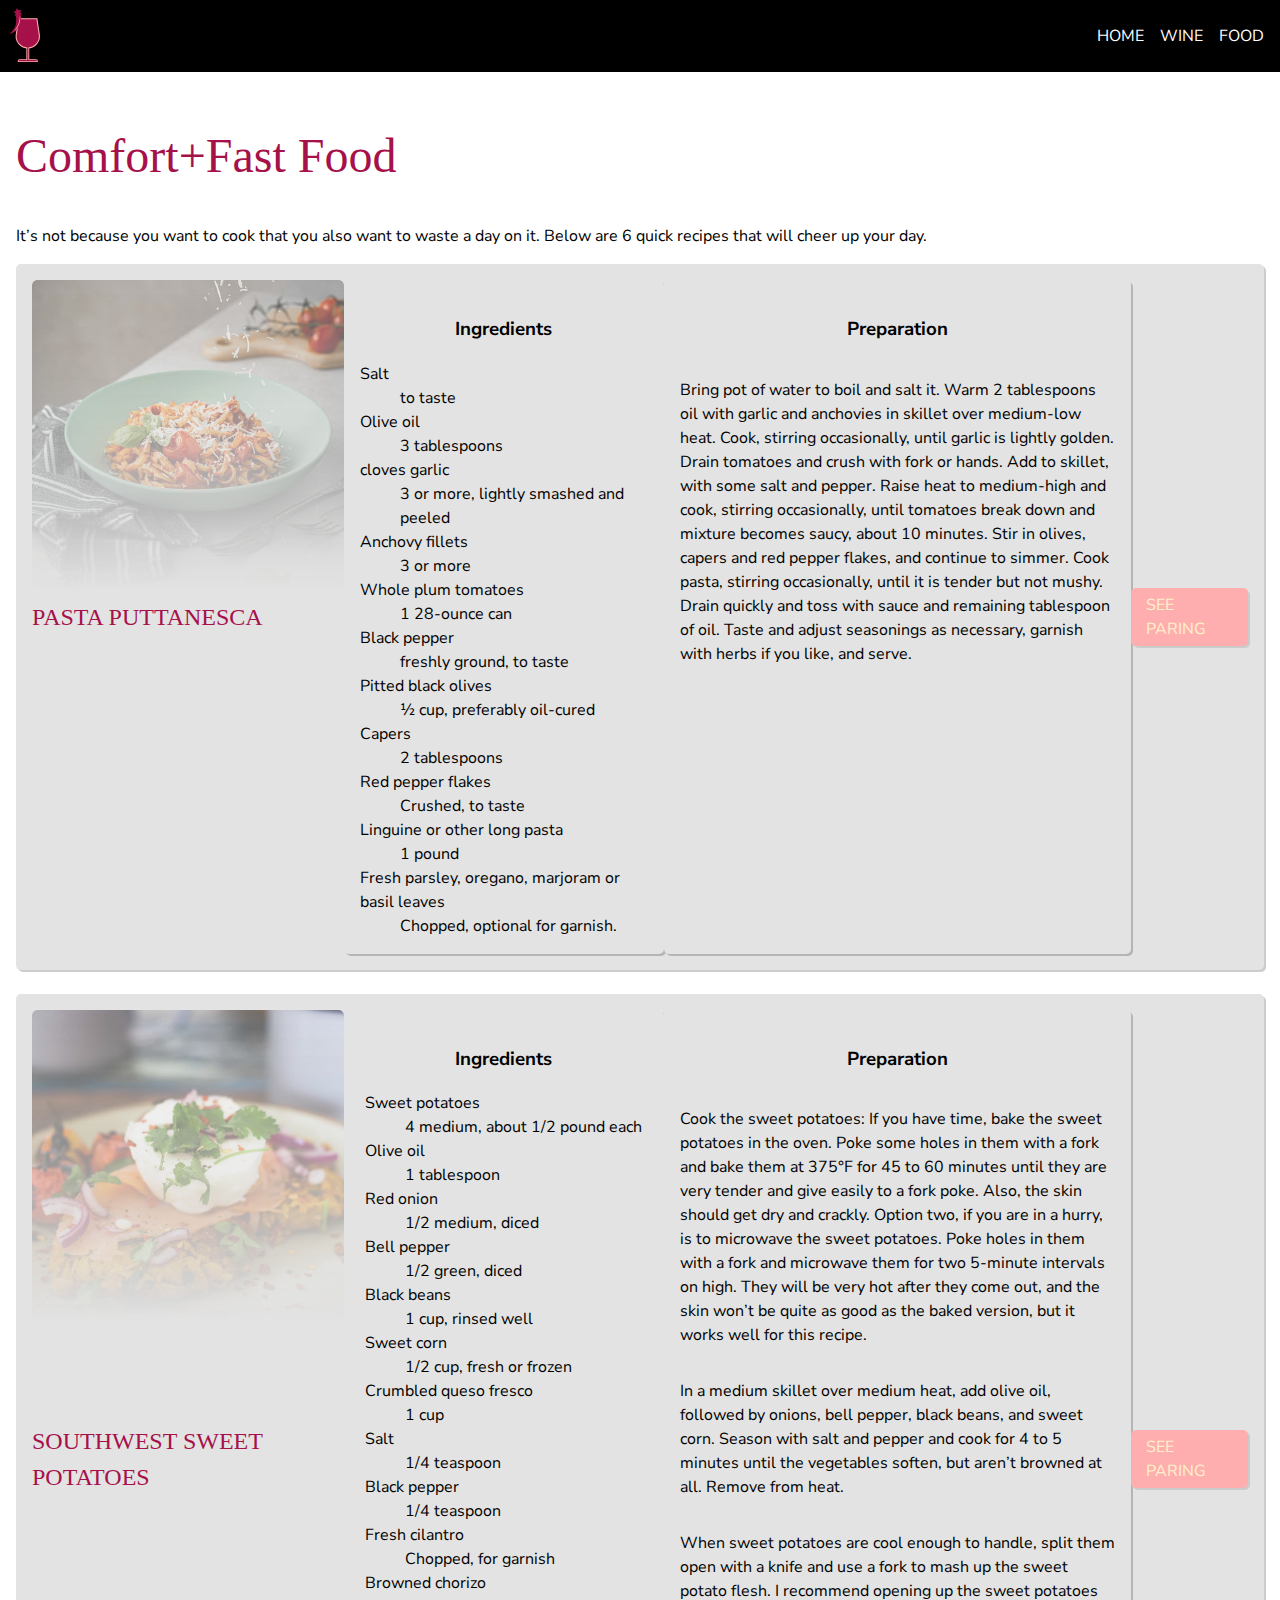
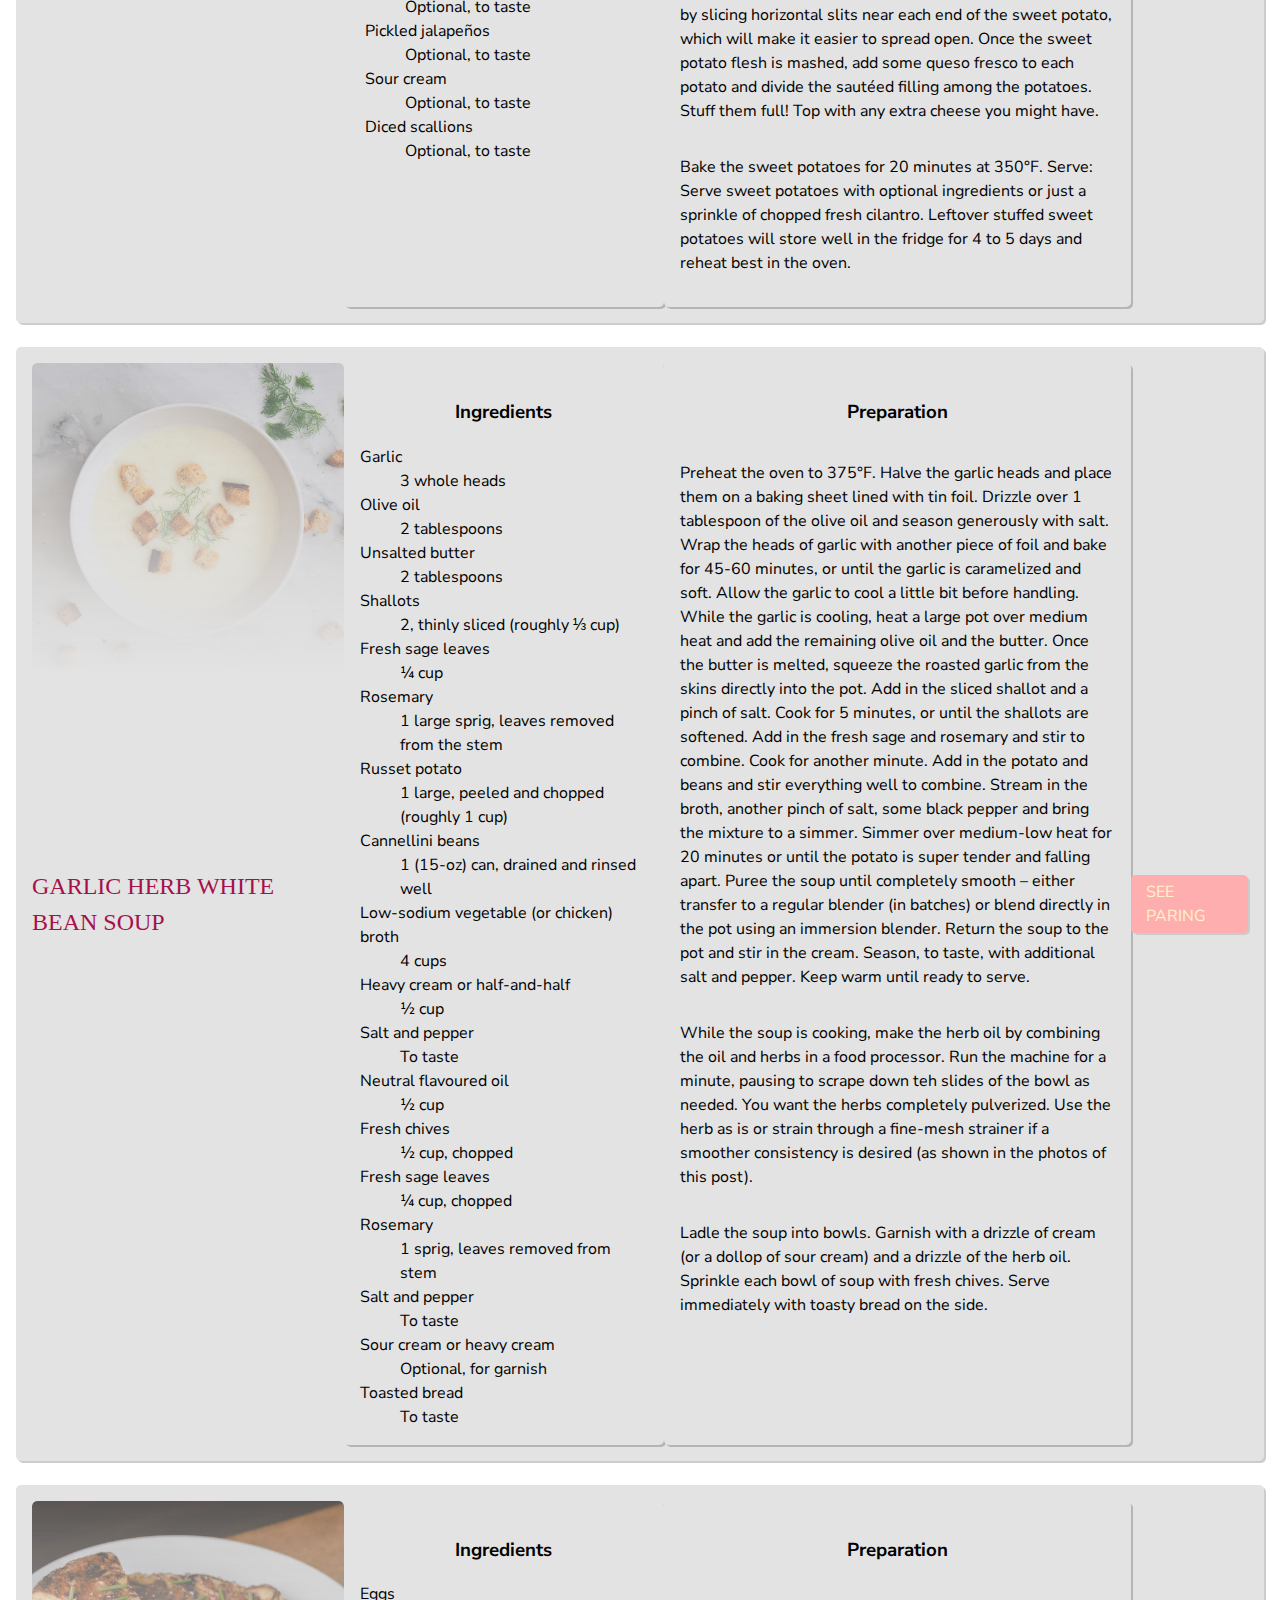
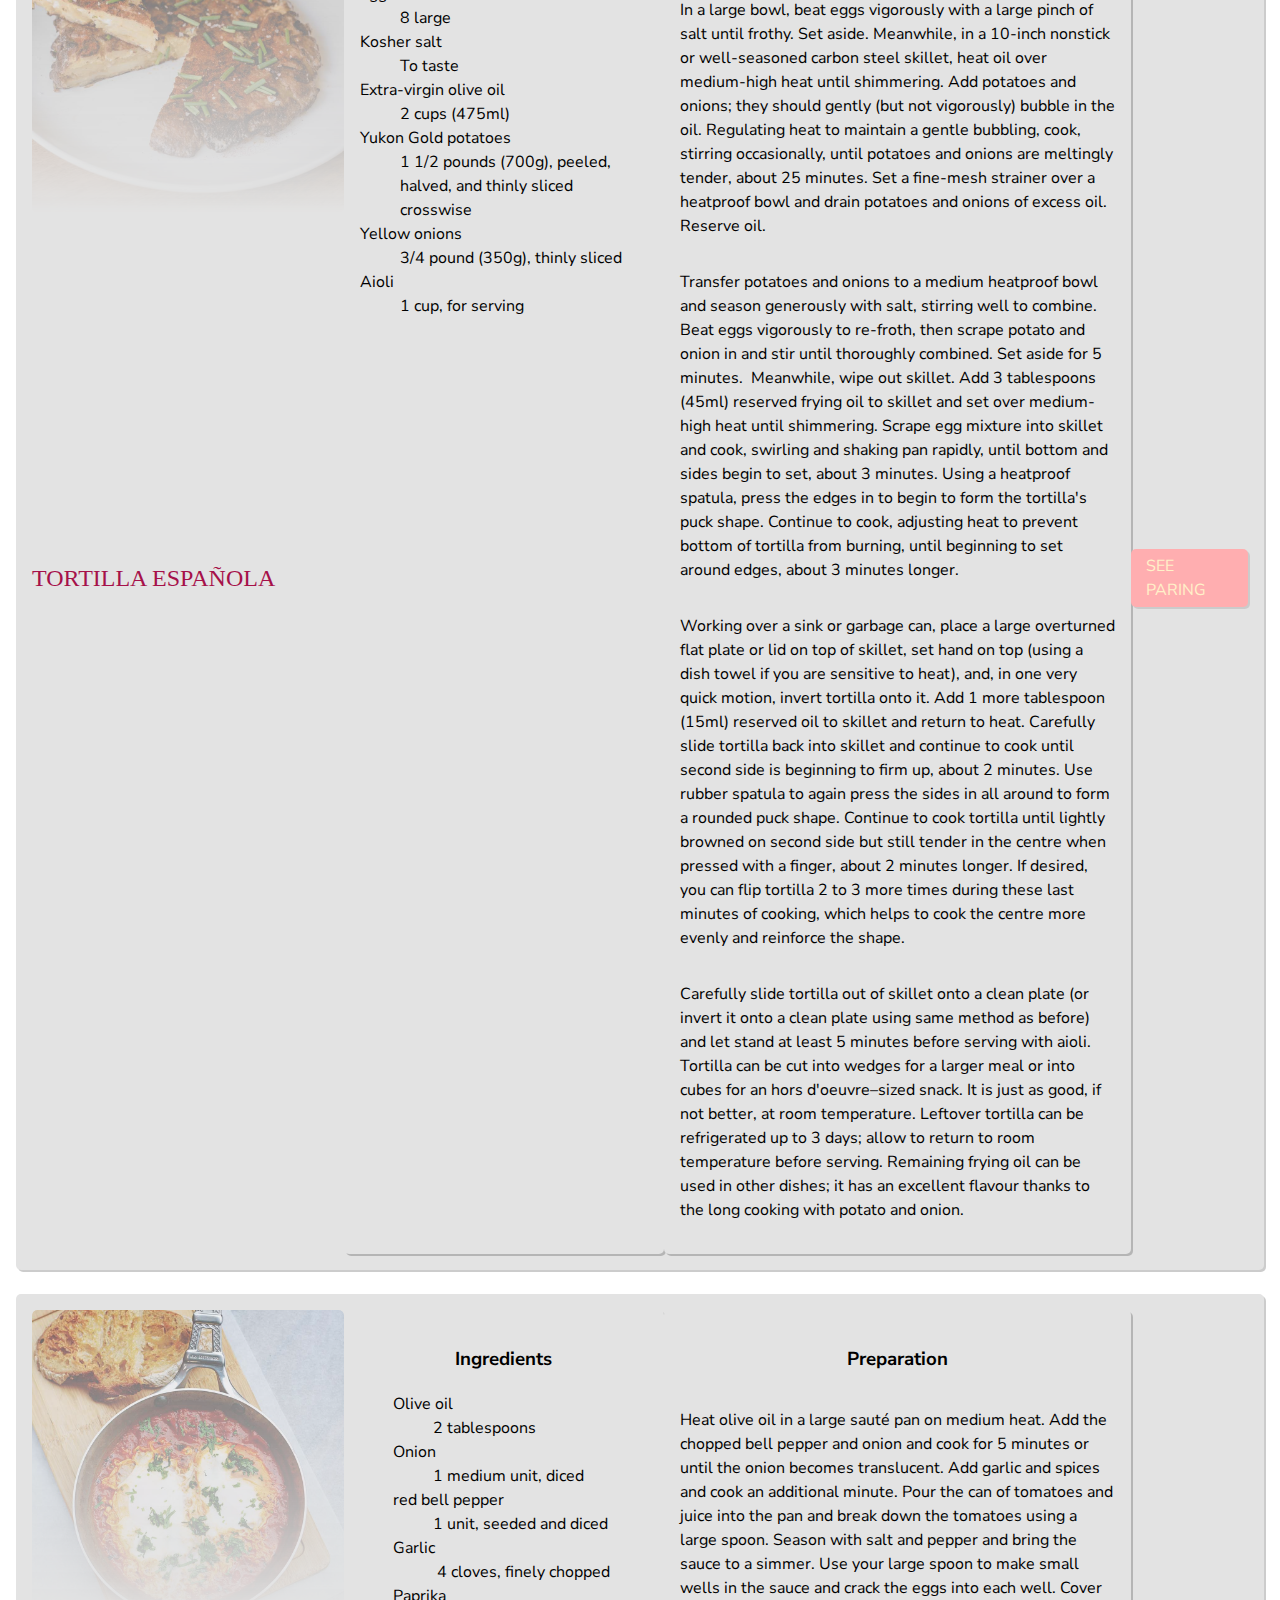
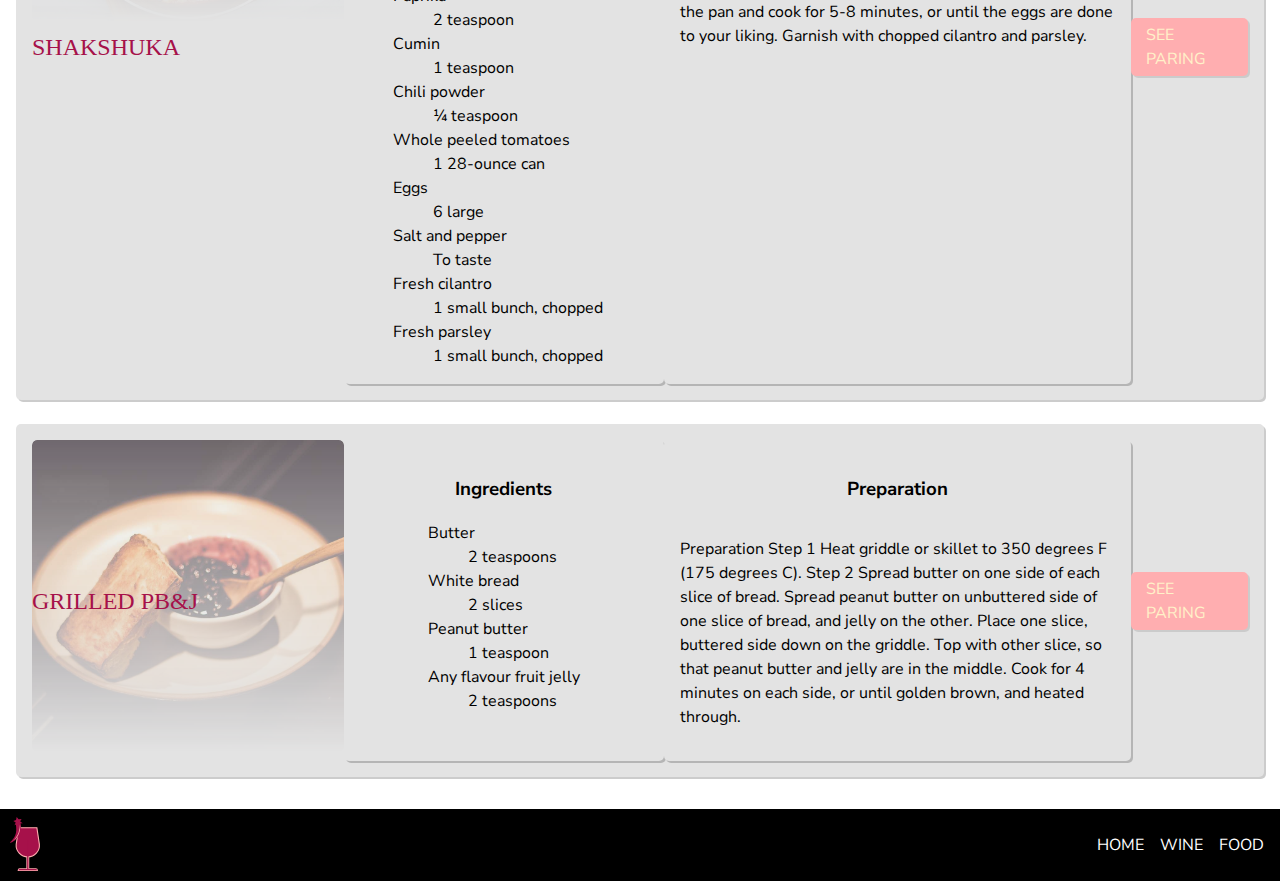
==== food.html @ 2c1ae06c "Add responsive layout to Food page" ====
<!DOCTYPE html>
<html lang="en-ca">
<head>
  <meta charset="utf-8">
  <title>Food</title>
  <link href="css/main.css" rel="stylesheet">
  <link rel="preconnect" href="https://fonts.googleapis.com">
<link rel="preconnect" href="https://fonts.gstatic.com" crossorigin>
<link href="https://fonts.googleapis.com/css2?family=Nunito+Sans:ital,wght@0,300;0,700;1,300&family=Yantramanav:wght@900&display=swap" rel="stylesheet">
</head>

<body>
  <header>
    <img class="logo" src="images/logo-colour-64.svg" alt="wine glass with a decorative pepper logo">

    <nav role="navigation">
      <ul>
        <li><a href="index.html">Home</a></li>
        <li><a href="wine.html">Wine</a></li>
        <li><a href="food.html">Food</a></li>
      </ul>
    </nav>
  </header>

  <section class="comfort-plus-fast food">
    <h1>Comfort+Fast Food</h1>
    <p>It’s not because you want to cook that you also want to waste a day on it. Below are 6 quick recipes that will cheer up your day.</p>

    <div class="recipe">
      <ul>
        <div id="pasta-puttanesca">
          <li>
            <h2>Pasta Puttanesca</h2>
            <div class="ingredients">
              <h3>Ingredients</h3>
              <dl>
                <dt>Salt</dt>
                <dd>to taste</dd>
                <dt>Olive oil</dt>
                <dd>3 tablespoons</dd>
                <dt>cloves garlic</dt>
                <dd>3 or more, lightly smashed and peeled</dd>
                <dt>Anchovy fillets</dt>
                <dd>3 or more</dd>
                <dt>Whole plum tomatoes</dt>
                <dd>1 28-ounce can</dd>
                <dt>Black pepper</dt>
                <dd>freshly ground, to taste</dd>
                <dt>Pitted black olives</dt>
                <dd>½ cup, preferably oil-cured</dd>
                <dt>Capers</dt>
                <dd>2 tablespoons</dd>
                <dt>Red pepper flakes</dt>
                <dd>Crushed, to taste</dd>
                <dt>Linguine or other long pasta</dt>
                <dd>1 pound</dd>
                <dt>Fresh parsley, oregano, marjoram or basil leaves</dt>
                <dd>Chopped, optional for garnish.</dd>
              </dl>
            </div>

            <div class="preparation">
              <h3>Preparation</h3>
              <p>Bring pot of water to boil and salt it. Warm 2 tablespoons oil with garlic and anchovies in skillet over medium-low heat. Cook, stirring occasionally, until garlic is lightly golden.
                Drain tomatoes and crush with fork or hands. Add to skillet, with some salt and pepper. Raise heat to medium-high and cook, stirring occasionally, until tomatoes break down and mixture becomes saucy, about 10 minutes. Stir in olives, capers and red pepper flakes, and continue to simmer.
                Cook pasta, stirring occasionally, until it is tender but not mushy. Drain quickly and toss with sauce and remaining tablespoon of oil. Taste and adjust seasonings as necessary, garnish with herbs if you like, and serve.</p>
            </div>

              <img src="images/pasta-puttanesca.jpg" alt="Dish of Pasta Puttanesca">
              <a class="button" href="wine.html#barbera">See Paring</a>
            </li>
          </div>

          <div id="southwest-sweet-potatoes">
            <li>
              <h2>Southwest Sweet Potatoes</h2>
              <div class="ingredients">
              <h3>Ingredients</h3>
              <dl class="ingredients">
                <dt>Sweet potatoes</dt>
                <dd>4 medium, about 1/2 pound each</dd>
                <dt>Olive oil</dt>
                <dd>1 tablespoon</dd>
                <dt>Red onion</dt>
                <dd>1/2 medium, diced</dd>
                <dt>Bell pepper</dt>
                <dd>1/2 green, diced</dd>
                <dt>Black beans</dt>
                <dd>1 cup, rinsed well</dd>
                <dt>Sweet corn</dt>
                <dd>1/2 cup, fresh or frozen</dd>
                <dt>Crumbled queso fresco</dt>
                <dd>1 cup</dd>
                <dt>Salt</dt>
                <dd>1/4 teaspoon </dd>
                <dt>Black pepper</dt>
                <dd>1/4 teaspoon</dd>
                <dt>Fresh cilantro</dt>
                <dd>Chopped, for garnish</dd>
                <dt>Browned chorizo</dt>
                <dd>Optional, to taste</dd>
                <dt>Pickled jalapeños</dt>
                <dd>Optional, to taste</dd>
                <dt>Sour cream</dt>
                <dd>Optional, to taste</dd>
                <dt>Diced scallions</dt>
                <dd>Optional, to taste</dd>

              </dl>
</div>
<div class="preparation">
              <h3>Preparation</h3>
              <p>Cook the sweet potatoes: If you have time, bake the sweet potatoes in the oven. Poke some holes in them with a fork and bake them at 375°F for 45 to 60 minutes until they are very tender and give easily to a fork poke. Also, the skin should get dry and crackly. Option two, if you are in a hurry, is to microwave the sweet potatoes. Poke holes in them with a fork and microwave them for two 5-minute intervals on high. They will be very hot after they come out, and the skin won’t be quite as good as the baked version, but it works well for this recipe.</p>
              <p>In a medium skillet over medium heat, add olive oil, followed by onions, bell pepper, black beans, and sweet corn. Season with salt and pepper and cook for 4 to 5 minutes until the vegetables soften, but aren’t browned at all. Remove from heat.</p>
              <p>When sweet potatoes are cool enough to handle, split them open with a knife and use a fork to mash up the sweet potato flesh. I recommend opening up the sweet potatoes by slicing horizontal slits near each end of the sweet potato, which will make it easier to spread open.
                Once the sweet potato flesh is mashed, add some queso fresco to each potato and divide the sautéed filling among the potatoes. Stuff them full! Top with any extra cheese you might have.</p>
                <p>Bake the sweet potatoes for 20 minutes at 350°F. Serve: Serve sweet potatoes with optional ingredients or just a sprinkle of chopped fresh cilantro. Leftover stuffed sweet potatoes will store well in the fridge for 4 to 5 days and reheat best in the oven.</p>
              </div>
                <img src="images/sweet-potatoes.jpg" alt="Dish of Southwest Sweet Potatoes">
                <a class="button" href="wine.html#zinfandel">See Paring</a>
              </li>
            </div>

          <div id="garlic-herb-white-bean-soup">
            <li>
              <h2>Garlic Herb White Bean Soup</h2>
              <div class="ingredients">
              <h3>Ingredients</h3>
              <dl class="ingredients">
                <dt>Garlic</dt>
                <dd>3 whole heads</dd>
                <dt>Olive oil</dt>
                <dd>2 tablespoons</dd>
                <dt>Unsalted butter</dt>
                <dd>2 tablespoons</dd>
                <dt>Shallots</dt>
                <dd>2, thinly sliced (roughly ⅓ cup)</dd>
                <dt>Fresh sage leaves</dt>
                <dd>¼ cup</dd>
                <dt>Rosemary</dt>
                <dd>1 large sprig, leaves removed from the stem</dd>
                <dt>Russet potato</dt>
                <dd>1 large, peeled and chopped (roughly 1 cup)</dd>
                <dt>Cannellini beans</dt>
                <dd>1 (15-oz) can, drained and rinsed well</dd>
                <dt>Low-sodium vegetable (or chicken) broth</dt>
                <dd>4 cups</dd>
                <dt>Heavy cream or half-and-half</dt>
                <dd>½ cup</dd>
                <dt>Salt and pepper</dt>
                <dd>To taste</dd>
                <dt>Neutral flavoured oil</dt>
                <dd>½ cup</dd>
                <dt>Fresh chives</dt>
                <dd>½ cup, chopped</dd>
                <dt>Fresh sage leaves</dt>
                <dd>¼ cup, chopped</dd>
                <dt>Rosemary</dt>
                <dd>1 sprig, leaves removed from stem</dd>
                <dt>Salt and pepper</dt>
                <dd>To taste</dd>
                <dt>Sour cream or heavy cream</dt>
                <dd>Optional, for garnish</dd>
                <dt>Toasted bread</dt>
                <dd>To taste</dd>
              </dl>
</div>
<div class="preparation">
              <h3>Preparation</h3>
              <p>Preheat the oven to 375°F.
                Halve the garlic heads and place them on a baking sheet lined with tin foil.
                Drizzle over 1 tablespoon of the olive oil and season generously with salt. Wrap the heads of garlic with another piece of foil and bake for 45-60 minutes, or until the garlic is caramelized and soft.
                Allow the garlic to cool a little bit before handling.
                While the garlic is cooling, heat a large pot over medium heat and add the remaining olive oil and the butter.
                Once the butter is melted, squeeze the roasted garlic from the skins directly into the pot. Add in the sliced shallot and a pinch of salt. Cook for 5 minutes, or until the shallots are softened.
                Add in the fresh sage and rosemary and stir to combine. Cook for another minute.
                Add in the potato and beans and stir everything well to combine. Stream in the broth, another pinch of salt, some black pepper and bring the mixture to a simmer.
                Simmer over medium-low heat for 20 minutes or until the potato is super tender and falling apart.
                Puree the soup until completely smooth – either transfer to a regular blender (in batches) or blend directly in the pot using an immersion blender.
                Return the soup to the pot and stir in the cream. Season, to taste, with additional salt and pepper. Keep warm until ready to serve.</p>
                <p>While the soup is cooking, make the herb oil by combining the oil and herbs in a food processor. Run the machine for a minute, pausing to scrape down teh slides of the bowl as needed. You want the herbs completely pulverized.
                  Use the herb as is or strain through a fine-mesh strainer if a smoother consistency is desired (as shown in the photos of this post).</p>
                  <p>Ladle the soup into bowls. Garnish with a drizzle of cream (or a dollop of sour cream) and a drizzle of the herb oil.
                    Sprinkle each bowl of soup with fresh chives. Serve immediately with toasty bread on the side.</p>
</div>
                    <img src="images/garlic-soup.jpg" alt="Dish of Garlic Herb White Bean Soup">
                    <a class="button" href="wine.html#cinsault">See Paring</a>
                  </li>
                </div>

                <div id="tortilla-espanola">
                  <li>
                    <h2>Tortilla Española</h2>
                    <div class="ingredients">
                    <h3>Ingredients</h3>
                    <dl class="ingredients">
                      <dt>Eggs</dt>
                      <dd>8 large</dd>
                      <dt>Kosher salt</dt>
                      <dd>To taste</dd>
                      <dt>Extra-virgin olive oil</dt>
                      <dd>2 cups (475ml)</dd>
                      <dt>Yukon Gold potatoes</dt>
                      <dd>1 1/2 pounds (700g), peeled, halved, and thinly sliced crosswise</dd>
                      <dt>Yellow onions</dt>
                      <dd>3/4 pound (350g), thinly sliced</dd>
                      <dt>Aioli</dt>
                      <dd>1 cup, for serving</dd>
                    </dl>
</div>
<div class="preparation">
                    <h3>Preparation</h3>
                    <p>In a large bowl, beat eggs vigorously with a large pinch of salt until frothy. Set aside.
                      Meanwhile, in a 10-inch nonstick or well-seasoned carbon steel skillet, heat oil over medium-high heat until shimmering. Add potatoes and onions; they should gently (but not vigorously) bubble in the oil. Regulating heat to maintain a gentle bubbling, cook, stirring occasionally, until potatoes and onions are meltingly tender, about 25 minutes. Set a fine-mesh strainer over a heatproof bowl and drain potatoes and onions of excess oil. Reserve oil.</p>

                      <p>Transfer potatoes and onions to a medium heatproof bowl and season generously with salt, stirring well to combine. Beat eggs vigorously to re-froth, then scrape potato and onion in and stir until thoroughly combined. Set aside for 5 minutes.  Meanwhile, wipe out skillet. Add 3 tablespoons (45ml) reserved frying oil to skillet and set over medium-high heat until shimmering. Scrape egg mixture into skillet and cook, swirling and shaking pan rapidly, until bottom and sides begin to set, about 3 minutes. Using a heatproof spatula, press the edges in to begin to form the tortilla's puck shape. Continue to cook, adjusting heat to prevent bottom of tortilla from burning, until beginning to set around edges, about 3 minutes longer.</p>

                      <p>Working over a sink or garbage can, place a large overturned flat plate or lid on top of skillet, set hand on top (using a dish towel if you are sensitive to heat), and, in one very quick motion, invert tortilla onto it. Add 1 more tablespoon (15ml) reserved oil to skillet and return to heat. Carefully slide tortilla back into skillet and continue to cook until second side is beginning to firm up, about 2 minutes. Use rubber spatula to again press the sides in all around to form a rounded puck shape. Continue to cook tortilla until lightly browned on second side but still tender in the centre when pressed with a finger, about 2 minutes longer. If desired, you can flip tortilla 2 to 3 more times during these last minutes of cooking, which helps to cook the centre more evenly and reinforce the shape.</p>

                      <p>Carefully slide tortilla out of skillet onto a clean plate (or invert it onto a clean plate using same method as before) and let stand at least 5 minutes before serving with aioli. Tortilla can be cut into wedges for a larger meal or into cubes for an hors d'oeuvre–sized snack. It is just as good, if not better, at room temperature. Leftover tortilla can be refrigerated up to 3 days; allow to return to room temperature before serving. Remaining frying oil can be used in other dishes; it has an excellent flavour thanks to the long cooking with potato and onion.</p>
</div>
                      <img src="images/tortilla-espanola.jpg" alt="Dish of Tortilla Española">
                      <a class="button" href="wine.html#cava">See Paring</a>
                    </li>
                  </div>

                  <div id="shakshuka">
                    <li>
                      <h2>Shakshuka</h2>
                      <div class="ingredients">
                      <h3>Ingredients</h3>
                      <dl class="ingredients">
                        <dt>Olive oil </dt>
                        <dd>2 tablespoons</dd>
                        <dt>Onion</dt>
                        <dd>1 medium unit, diced </dd>
                        <dt>red bell pepper</dt>
                        <dd>1 unit, seeded and diced</dd>
                        <dt>Garlic</dt>
                        <dd> 4 cloves, finely chopped </dd>
                        <dt>Paprika</dt>
                        <dd>2 teaspoon</dd>
                        <dt>Cumin</dt>
                        <dd>1 teaspoon</dd>
                        <dt>Chili powder</dt>
                        <dd>¼ teaspoon</dd>
                        <dt>Whole peeled tomatoes</dt>
                        <dd>1 28-ounce can</dd>
                        <dt>Eggs </dt>
                        <dd>6 large</dd>
                        <dt>Salt and pepper</dt>
                        <dd>To taste </dd>
                        <dt>Fresh cilantro</dt>
                        <dd>1 small bunch, chopped </dd>
                        <dt>Fresh parsley</dt>
                        <dd>1 small bunch, chopped</dd>
                      </dl>
</div>
<div class="preparation">
                      <h3>Preparation</h3>
                      <p>Heat olive oil in a large sauté pan on medium heat. Add the chopped bell pepper and onion and cook for 5 minutes or until the onion becomes translucent.
                        Add garlic and spices and cook an additional minute.
                        Pour the can of tomatoes and juice into the pan and break down the tomatoes using a large spoon. Season with salt and pepper and bring the sauce to a simmer.
                        Use your large spoon to make small wells in the sauce and crack the eggs into each well. Cover the pan and cook for 5-8 minutes, or until the eggs are done to your liking.
                        Garnish with chopped cilantro and parsley.</p>
</div>
                        <img src="images/shakshuka.jpg" alt="Dish of Shakshuka">
                        <a class="button" href="wine.html#nerello-mascalese">See Paring</a>
                      </li>
                    </div>

                    <div id="grilled-pb&g">
                      <li>
                        <h2>Grilled PB&J</h2>
                        <div class="ingredients">
                        <h3>Ingredients</h3>
                        <dl class="ingredients">
                          <dt>Butter</dt>
                          <dd>2 teaspoons</dd>
                          <dt>White bread </dt>
                          <dd>2 slices</dd>
                          <dt>Peanut butter </dt>
                          <dd>1 teaspoon</dd>
                          <dt>Any flavour fruit jelly</dt>
                          <dd>2 teaspoons</dd>
                        </dl>
</div>
<div class="preparation">
                        <h3>Preparation</h3>
                        <p>Preparation Step 1 Heat griddle or skillet to 350 degrees F (175 degrees C). Step 2 Spread butter on one side of each slice of bread. Spread peanut butter on unbuttered side of one slice of bread, and jelly on the other. Place one slice, buttered side down on the griddle. Top with other slice, so that peanut butter and jelly are in the middle. Cook for 4 minutes on each side, or until golden brown, and heated through.</p>
</div>
                        <img src="images/grilled-pbj.jpg" alt="Dish of Grilled PB&J">
                        <a class="button" href="wine.html#rose-port">See Paring</a>
                      </li>
                    </div>

                    </ul>
                  </div>

                </section>

                <footer>
                  <img class="logo" src="images/logo-colour-64.svg" alt="wine glass with a decorative pepper logo">

                  <nav role="navigation">
                    <ul>
                      <li><a href="index.html">Home</a></li>
                      <li><a href="wine.html">Wine</a></li>
                      <li><a href="food.html">Food</a></li>
                    </ul>
                  </nav>
                </footer>

              </body>
              </html>
---- css/main.css ----
html {
  box-sizing: border-box;
  font-family: 'Nunito Sans', sans-serif;
  line-height: 1.5;
}

*, *::before, *::after {
  box-sizing: inherit;
}

/* font-family: 'Nunito Sans', sans-serif;
font-family: 'Yantramanav', sans-serif; */

img {
  display: block;
  width: 100%;
  height: inherit;
  border-radius: 5px;
}

body {
  background-color: #fff;
  padding: 0;
  margin: 0;
  min-width: 25rem;
}

li {
  list-style: none;
}

ul {
  padding: 0;
}

h1, h2 {
  font-family: Garamond, serif;
  font-weight: lighter;
}

h1 {
  font-size: 2rem;
  color: #a6114a;
}

h2 {
  font-size: 1.5rem;
  color: #a6114a;
  text-transform: uppercase;
}

header, footer {
  background-color: #000;
  display: grid;
  grid-template-columns: 1fr 4fr;
  grid-template-rows: 1;
}

nav {
  padding: 0.5rem 1rem 0.5rem;
  grid-column: 2;
  grid-row: 1;
}

.logo {
  width: 50px;
  height: 70px;
  padding: 0.5rem;
  grid-column: 1;
  grid-row: 1;
  z-index: 1;
}

nav ul {
  display: flex;
  gap: 1rem;
  justify-content: flex-end;
}

nav ul li a {
  color: #fff;
  text-decoration: none;
  text-transform: uppercase;
}

article {
  display: grid;
  grid-template-rows: 2;
}

article h1 {
  padding: 0 1rem;
  grid-column: 1;
  grid-row: 1;
  z-index: 1;
  align-self: flex-end;
}

article img {
  grid-column: 1;
  grid-row: 1;
  mask-image: linear-gradient(to top, rgba(0,0,0,0) 0%,rgba(0,0,0,0.65) 100%);
}

.icon {
  display: block;
  width: 100px;
  height: 100px;
  border-radius: 50%;
  border: 2px solid #a6114a;
  background-color: #a6114a;
}

.bottle {
  display: block;
  width: 100px;
  height: 100px;
  padding: 0.5rem;
  border-radius: 50%;
  border: 2px solid #a6114a;
  background-color: #e3e3e3;
}

.specific-categories ul li img {
  padding: 0.5rem;
  border: 2px solid #fff1c9;
}

.button {
  text-decoration: none;
  text-transform: uppercase;
  color: #fff1c9;
  background-color: #ffaeb0;
  padding: 5px 15px;
  border-radius: 5px;
  box-shadow: 2px 2px rgba(0, 0, 0, 0.1);
}

.button:hover {
  color: #ffaeb0;
  background-color: #fff1c9;
}

article, section {
  padding: 1rem;
}

.card {
  display: flex;
  flex-wrap: wrap;
  justify-content: space-around;
  gap: 1.5rem;
}

.card li, .harmonization-card, .recipe ul div  {
  padding: 1rem;
  width: 20rem;
  min-width: 20rem;
  display: flex;
  flex-direction: column;
  align-items: center;
  background-color: #e3e3e3;
  border-radius: 5px;
  box-shadow: 2px 2px rgba(0, 0, 0, 0.2);
}

.card li h3, .harmonization-card li h3 {
  color: #a6114a;
  text-transform: uppercase;
  font-weight: lighter;
}

.card li p, .harmonization-card li p {
  color: #a6114a;
  font-family: Garamond, serif;
  align-self: flex-start;
  margin: 4px 0;
}

.curiosities, .harmonization-types {
  background-color: #a6114a;
}

.curiosities h2, .harmonization-types p {
  font-family:'Nunito Sans', sans-serif;
  color: #fff1c9;
}

.curiosities ul li, .harmonization-types li {
  margin: 1rem 0;
  padding: 1rem;
  color: #fff1c9;
  border: 1px solid #fff1c9;
  border-radius: 5px;
}

.harmonization-options ul {
  display: flex;
  flex-wrap: wrap;
  justify-content: space-around;
  gap: 1.5rem;
}

.harmonization-card, .recipe ul div {
  min-width: none;
  width: 100%;
}

.harmonization-card li p {
  margin-bottom: 1.5rem;
}

.harmonization-card li {
  display: flex;
  flex-direction: column;
  align-items: center;
}

.recipe ul {
  display: grid;
  gap: 1.5rem;
}

.recipe ul div li {
  display: grid;
  grid-template-columns: 1;
  grid-template-rows: 4;
}

.recipe ul div li img {
  grid-column: 1;
  grid-row: 1;
  mask-image: linear-gradient(to top, rgba(0,0,0,0) 0%,rgba(0,0,0,0.65) 100%);
}

.recipe ul div li h2 {
  grid-column: 1;
  grid-row: 1;
  z-index: 1;
  align-self: flex-end;
}

@media only screen and (min-width: 40em) {

  h1 {
    font-size: 3rem;
  }

  .curiosities {
    display: grid;
    grid-template-columns: 2fr 1fr;
    grid-template-rows: 2;
    gap: 1.5rem;
  }

  .curiosities h2{
    grid-column: 1 / -1;
    grid-row: 1;
    margin-bottom: 0;
  }

  .curiosities ul {
    grid-column: 1;
    grid-row: 2;
    display: flex;
    flex-direction: column;
    justify-content: space-between;
    margin: 0;
  }

  .curiosities img {
    grid-column: 2;
    grid-row: 2;
    align-items: flex-end;
  }

  .harmonization-card li {
    display: grid;
    grid-template-columns: 1fr 3fr 1fr;
    grid-template-rows: 2;
    align-items: flex-end;
  }

  .harmonization-card li img {
    grid-column: 1;
    grid-row: 1 / -1;
  }

  .harmonization-card li h3 {
    grid-column: 2;
  }

  .harmonization-card li p {
    grid-column: 2;
  }

  .harmonization-card li a {
    grid-column: 3;
  }



}

@media only screen and (min-width: 63em) {

  article img {
    max-height: 40rem;
  }

  article h1 {
    align-self: center;
    font-size: 4rem;
  }

  .curiosities {
    display: grid;
    grid-template-columns: 3fr 1fr;
    grid-template-rows: 2;
    gap: 1.5rem;
  }

  .curiosities h2{
    grid-column: 1 / -1;
    grid-row: 1;
    margin-bottom: 0;
  }

  .curiosities ul {
    grid-column: 1;
    grid-row: 2;
    display: flex;
    flex-direction: column;
    justify-content: space-between;
    margin: 0;
  }

  .curiosities img {
    grid-column: 2;
    grid-row: 2;
    align-items: flex-end;
  }

  .recipe ul div li{
    display: grid;
    grid-template-columns: 2fr 2fr 3fr .75fr;
    grid-template-rows: 1;
  }

  .recipe ul div li h2{
    grid-column: 1;
    grid-row: 1;
    align-self: center;
  }

  .ingredients {
    grid-column: 2;
    grid-row: 1;
  }

  .preparation {
    grid-column: 3;
    grid-row: 1;
  }

  .recipe ul div li img {
    grid-column: 1;
    grid-row: 1;
  }

  .recipe ul div li a {
    grid-column: 4;
    grid-row: 1;
    align-self: center;
  }

}
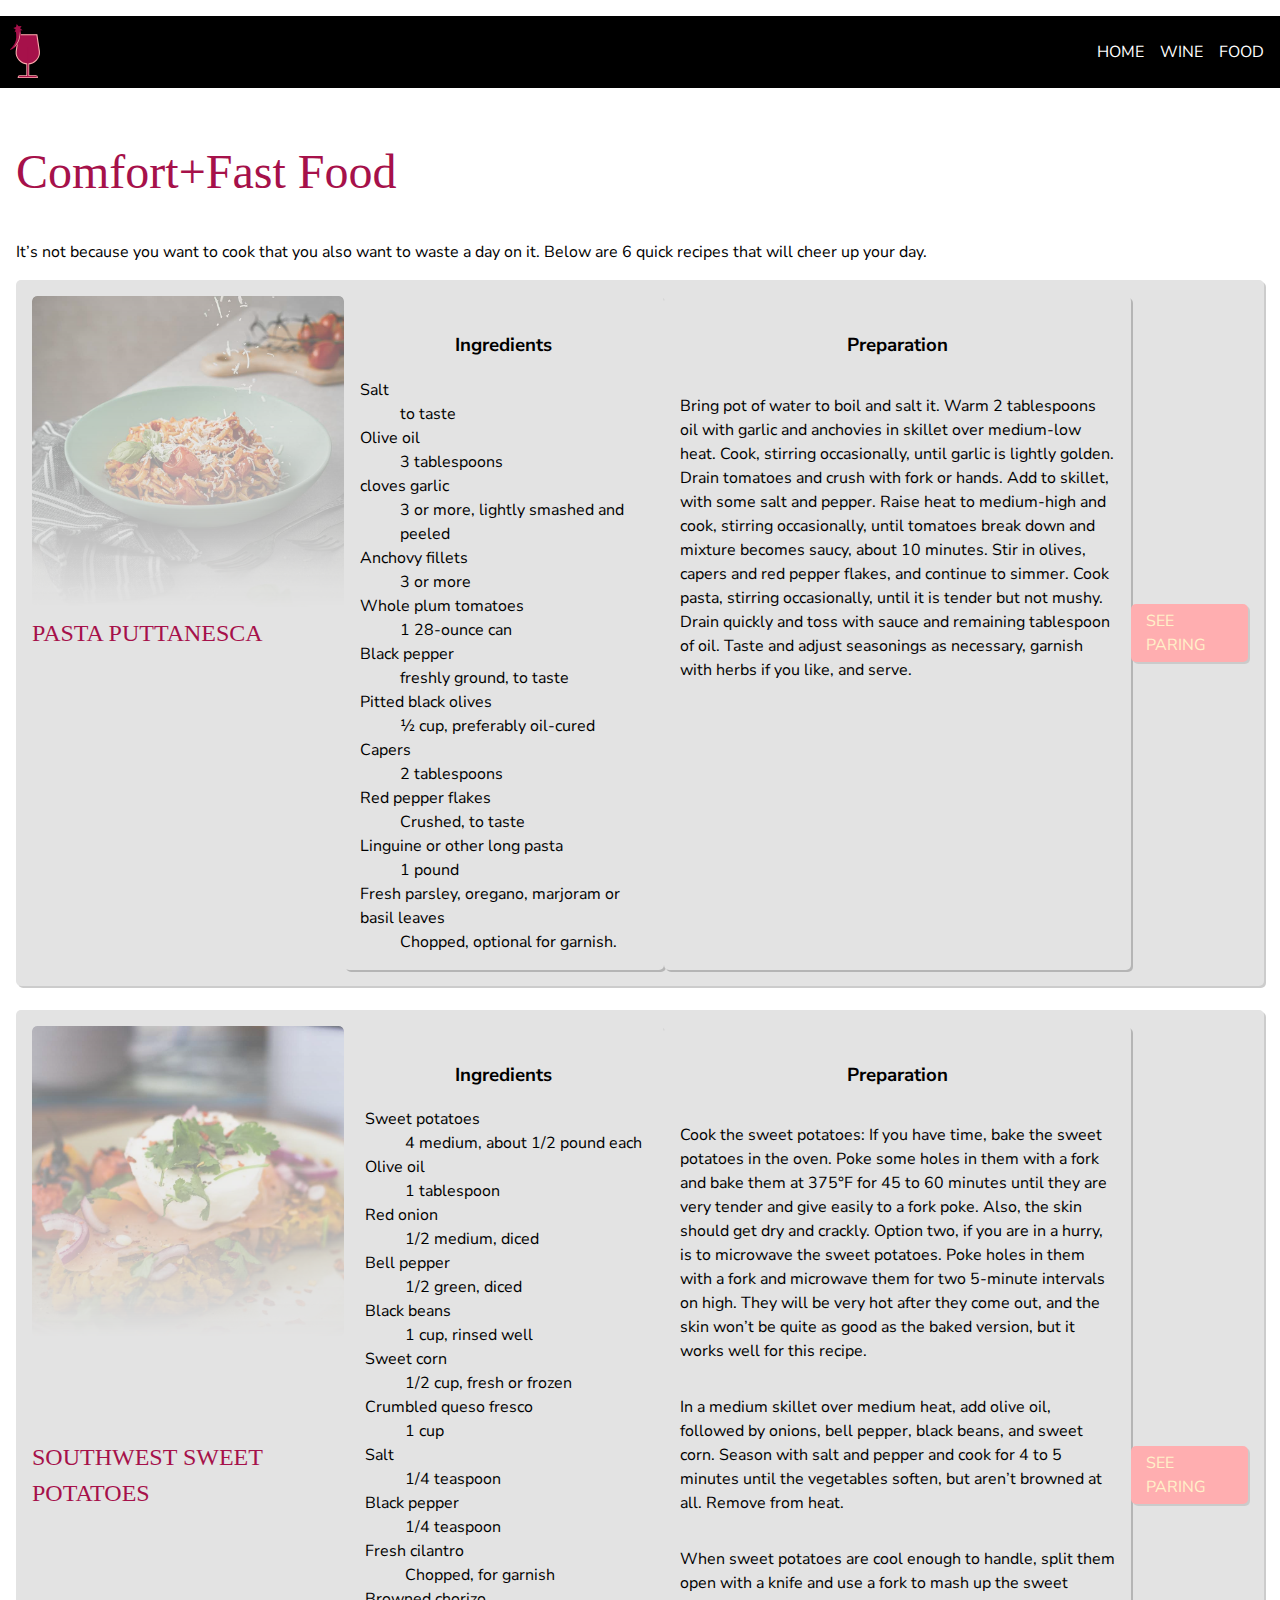
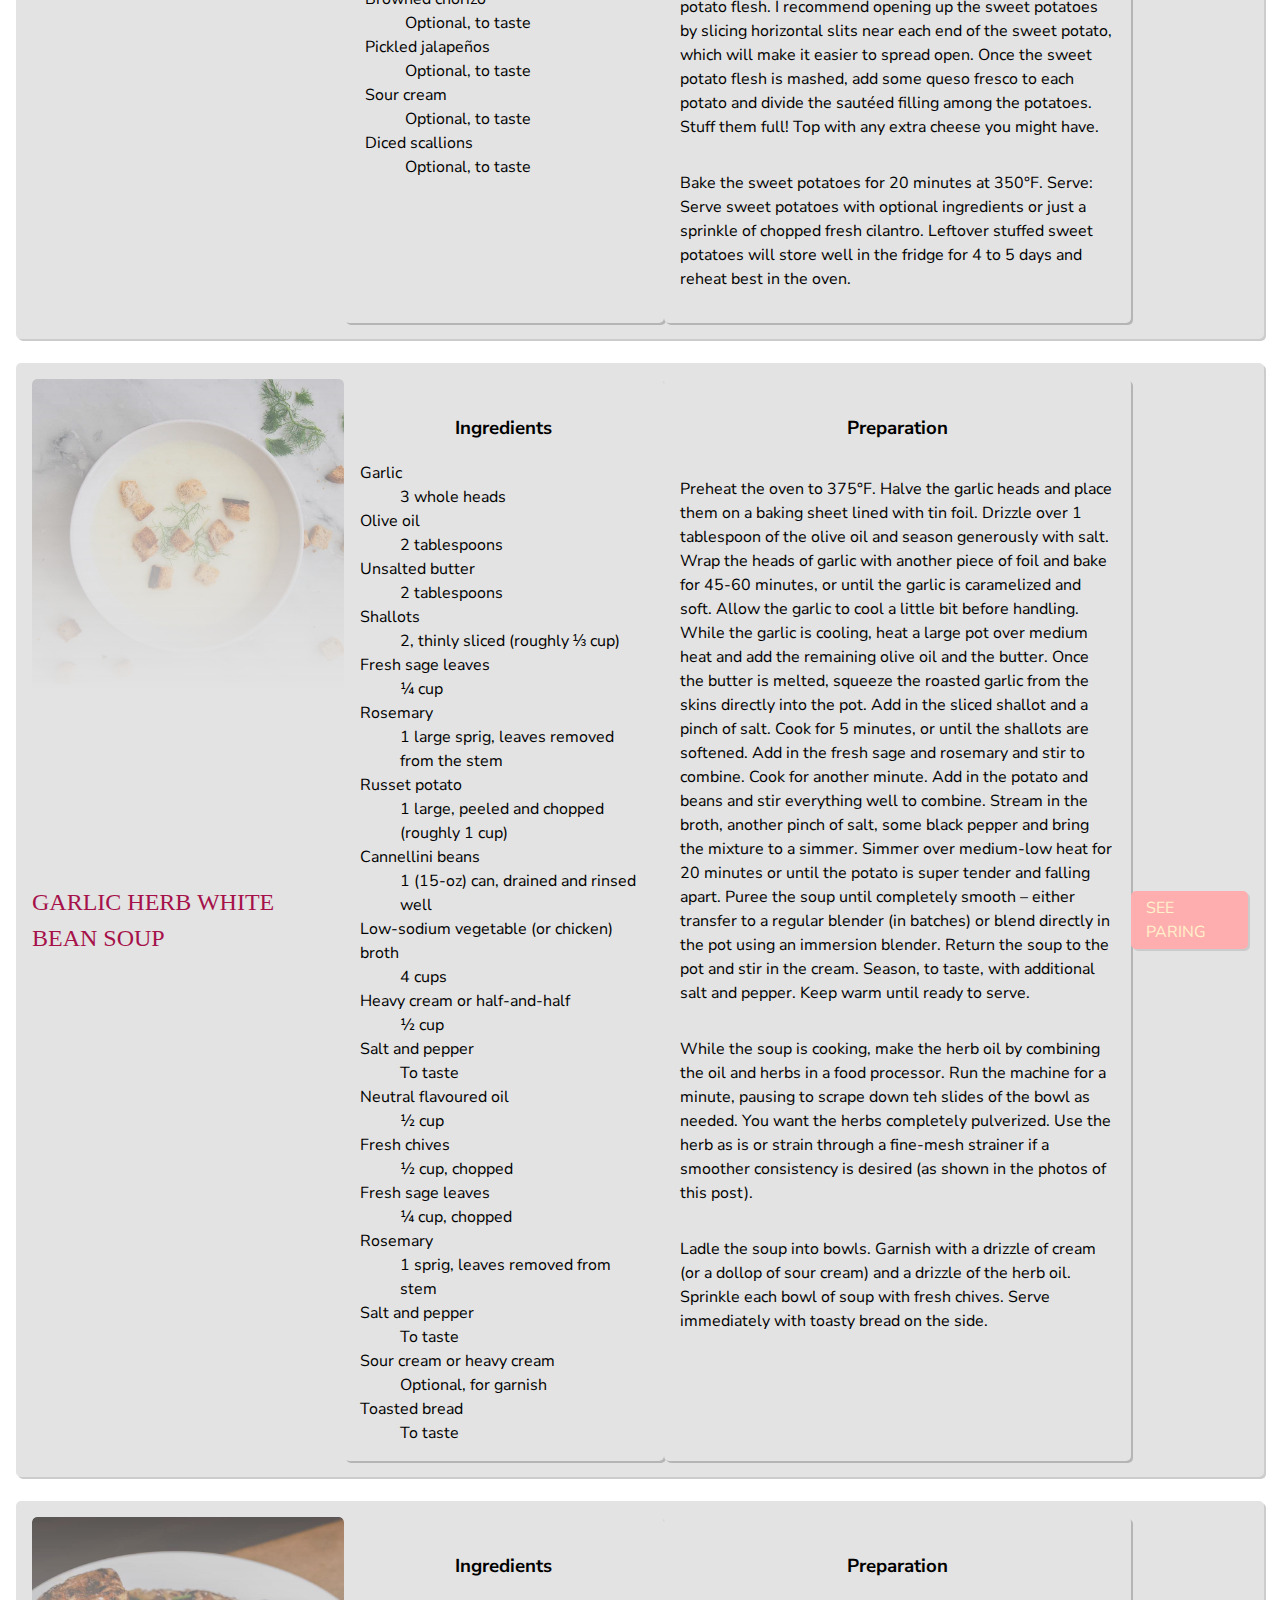
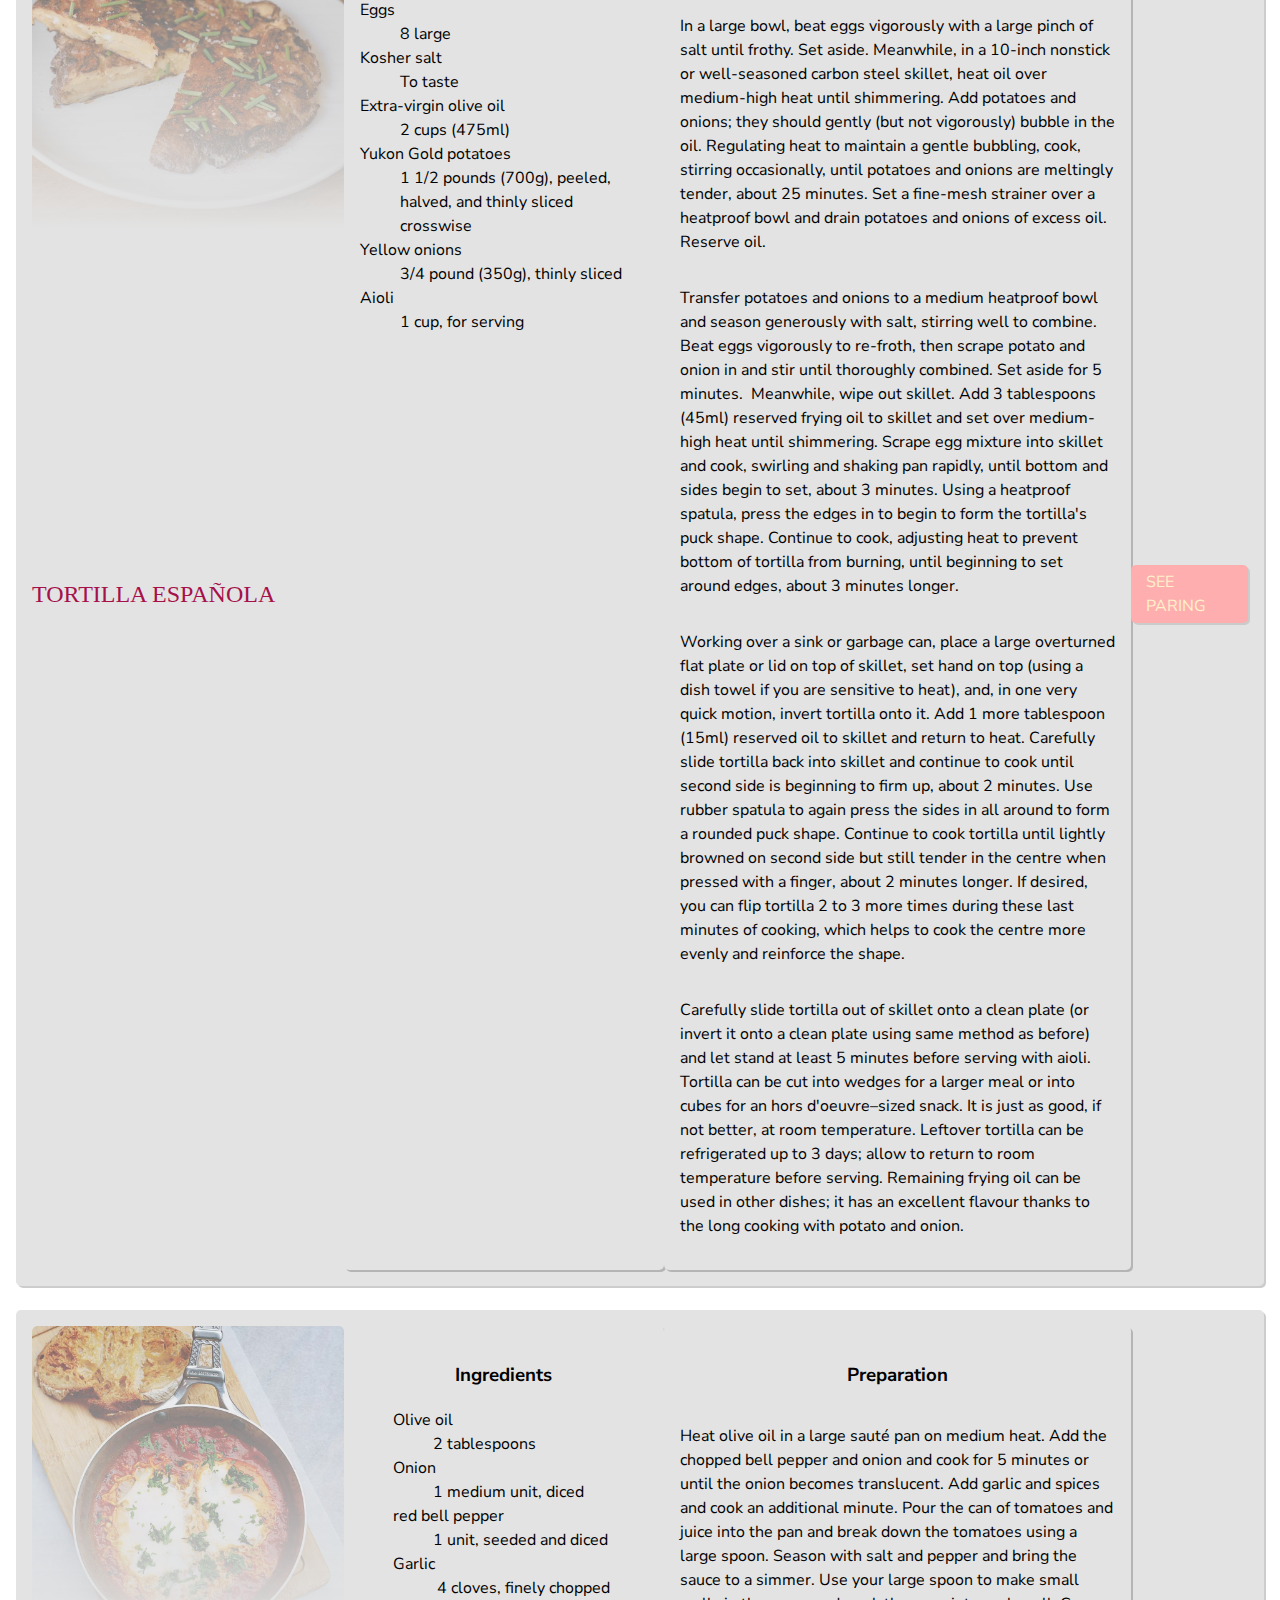
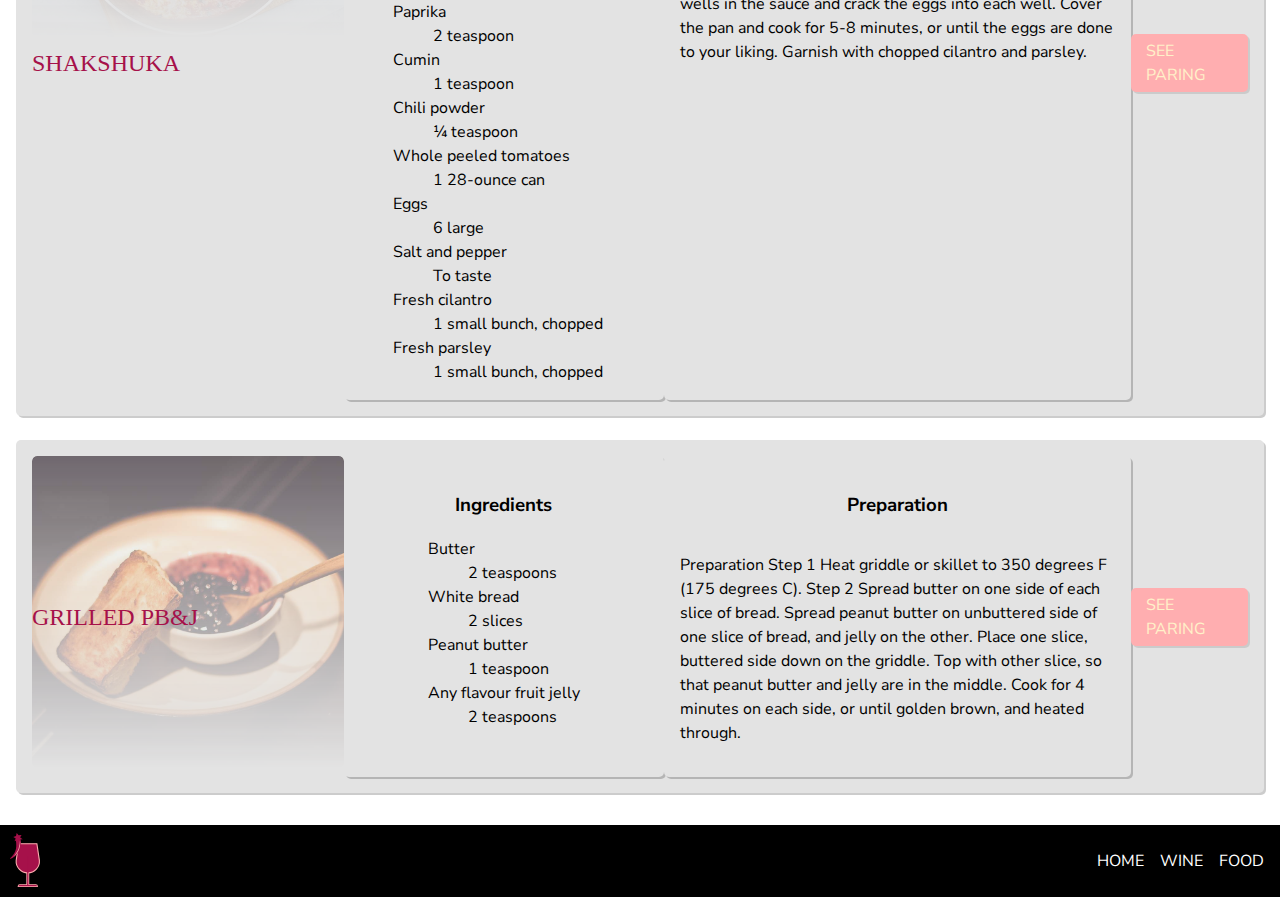
==== commit 0c8cd8f6: "Upload favicons to file" ====
--- a/food.html
+++ b/food.html
@@ -3,17 +3,30 @@
 <head>
   <meta charset="utf-8">
   <title>Food</title>
+  <link rel="shortcut icon" type="image/ico" href="images/favicon.ico">
+  <link rel="icon" type="image/png" href="images/favicon-196.png">
   <link href="css/main.css" rel="stylesheet">
   <link rel="preconnect" href="https://fonts.googleapis.com">
-<link rel="preconnect" href="https://fonts.gstatic.com" crossorigin>
-<link href="https://fonts.googleapis.com/css2?family=Nunito+Sans:ital,wght@0,300;0,700;1,300&family=Yantramanav:wght@900&display=swap" rel="stylesheet">
+  <link rel="preconnect" href="https://fonts.gstatic.com" crossorigin>
+  <link href="https://fonts.googleapis.com/css2?family=Nunito+Sans:ital,wght@0,300;0,700;1,300&family=Yantramanav:wght@900&display=swap" rel="stylesheet">
 </head>
 
 <body>
-  <header>
+  <ul class="skip-links">
+    <li><a href="#main">Jump to main content</a></li>
+    <li><a href="#nav">Jump to navigation</a></li>
+    <li><a href="#pasta-puttanesca">Jump to Pasta Puttanesca</a></li>
+    <li><a href="#southwest-sweet-potatoes">Jump to Southwest Sweet Potatoes</a></li>
+    <li><a href="#garlic-herb-white-bean-soup">Jump to Garlic Herb White Bean Soup</a></li>
+    <li><a href="#tortilla-espanola">Jump to Tortilla Espanola</a></li>
+    <li><a href="#shakshuka">Jump to Shakshuka</a></li>
+    <li><a href="#grilled-pb&g">Jump to Grilled PB&G</a></li>
+  </ul>
+
+  <header role="banner">
     <img class="logo" src="images/logo-colour-64.svg" alt="wine glass with a decorative pepper logo">
 
-    <nav role="navigation">
+    <nav id="nav" role="navigation">
       <ul>
         <li><a href="index.html">Home</a></li>
         <li><a href="wine.html">Wine</a></li>
@@ -22,6 +35,7 @@
     </nav>
   </header>
 
+<main id="main" role="main">
   <section class="comfort-plus-fast food">
     <h1>Comfort+Fast Food</h1>
     <p>It’s not because you want to cook that you also want to waste a day on it. Below are 6 quick recipes that will cheer up your day.</p>
@@ -64,7 +78,7 @@
               <p>Bring pot of water to boil and salt it. Warm 2 tablespoons oil with garlic and anchovies in skillet over medium-low heat. Cook, stirring occasionally, until garlic is lightly golden.
                 Drain tomatoes and crush with fork or hands. Add to skillet, with some salt and pepper. Raise heat to medium-high and cook, stirring occasionally, until tomatoes break down and mixture becomes saucy, about 10 minutes. Stir in olives, capers and red pepper flakes, and continue to simmer.
                 Cook pasta, stirring occasionally, until it is tender but not mushy. Drain quickly and toss with sauce and remaining tablespoon of oil. Taste and adjust seasonings as necessary, garnish with herbs if you like, and serve.</p>
-            </div>
+              </div>
 
               <img src="images/pasta-puttanesca.jpg" alt="Dish of Pasta Puttanesca">
               <a class="button" href="wine.html#barbera">See Paring</a>
@@ -75,252 +89,252 @@
             <li>
               <h2>Southwest Sweet Potatoes</h2>
               <div class="ingredients">
-              <h3>Ingredients</h3>
-              <dl class="ingredients">
-                <dt>Sweet potatoes</dt>
-                <dd>4 medium, about 1/2 pound each</dd>
-                <dt>Olive oil</dt>
-                <dd>1 tablespoon</dd>
-                <dt>Red onion</dt>
-                <dd>1/2 medium, diced</dd>
-                <dt>Bell pepper</dt>
-                <dd>1/2 green, diced</dd>
-                <dt>Black beans</dt>
-                <dd>1 cup, rinsed well</dd>
-                <dt>Sweet corn</dt>
-                <dd>1/2 cup, fresh or frozen</dd>
-                <dt>Crumbled queso fresco</dt>
-                <dd>1 cup</dd>
-                <dt>Salt</dt>
-                <dd>1/4 teaspoon </dd>
-                <dt>Black pepper</dt>
-                <dd>1/4 teaspoon</dd>
-                <dt>Fresh cilantro</dt>
-                <dd>Chopped, for garnish</dd>
-                <dt>Browned chorizo</dt>
-                <dd>Optional, to taste</dd>
-                <dt>Pickled jalapeños</dt>
-                <dd>Optional, to taste</dd>
-                <dt>Sour cream</dt>
-                <dd>Optional, to taste</dd>
-                <dt>Diced scallions</dt>
-                <dd>Optional, to taste</dd>
-
-              </dl>
-</div>
-<div class="preparation">
-              <h3>Preparation</h3>
-              <p>Cook the sweet potatoes: +                <h3>Ingredients</h3>
+                <dl class="ingredients">
+                  <dt>Sweet potatoes</dt>
+                  <dd>4 medium, about 1/2 pound each</dd>
+                  <dt>Olive oil</dt>
+                  <dd>1 tablespoon</dd>
+                  <dt>Red onion</dt>
+                  <dd>1/2 medium, diced</dd>
+                  <dt>Bell pepper</dt>
+                  <dd>1/2 green, diced</dd>
+                  <dt>Black beans</dt>
+                  <dd>1 cup, rinsed well</dd>
+                  <dt>Sweet corn</dt>
+                  <dd>1/2 cup, fresh or frozen</dd>
+                  <dt>Crumbled queso fresco</dt>
+                  <dd>1 cup</dd>
+                  <dt>Salt</dt>
+                  <dd>1/4 teaspoon </dd>
+                  <dt>Black pepper</dt>
+                  <dd>1/4 teaspoon</dd>
+                  <dt>Fresh cilantro</dt>
+                  <dd>Chopped, for garnish</dd>
+                  <dt>Browned chorizo</dt>
+                  <dd>Optional, to taste</dd>
+                  <dt>Pickled jalapeños</dt>
+                  <dd>Optional, to taste</dd>
+                  <dt>Sour cream</dt>
+                  <dd>Optional, to taste</dd>
+                  <dt>Diced scallions</dt>
+                  <dd>Optional, to taste</dd>
+
+                </dl>
+              </div>
+              <div class="preparation">
+                <h3>Preparation</h3>
+                <p>Cook the sweet potatoes:  If you have time, bake the sweet potatoes in the oven. Poke some holes in them with a fork and bake them at 375°F for 45 to 60 minutes until they are very tender and give easily to a fork poke. Also, the skin should get dry and crackly.  Option two, if you are in a hurry, is to microwave the sweet potatoes. Poke holes in them with a fork and microwave them for two 5-minute intervals on high. They will be very hot after they come out, and the skin won’t be quite as good as the baked version, but it works well for this recipe.</p>
-              <p>In a medium skillet over medium heat, add olive oil, followed by onions, bell pepper, black beans, and sweet corn. Season with salt and pepper and cook for 4 to 5 minutes until the vegetables soften, but aren’t browned at all. Remove from heat.</p>
-              <p>When sweet potatoes are cool enough to handle, split them open with a knife and use a fork to mash up the sweet potato flesh. I recommend opening up the sweet potatoes by slicing horizontal slits near each end of the sweet potato, which will make it easier to spread open.
-                Once the sweet potato flesh is mashed, add some queso fresco to each potato and divide the sautéed filling among the potatoes. Stuff them full! Top with any extra cheese you might have.</p>
-                <p>Bake the sweet potatoes for 20 minutes at 350°F. +                <p>In a medium skillet over medium heat, add olive oil, followed by onions, bell pepper, black beans, and sweet corn. Season with salt and pepper and cook for 4 to 5 minutes until the vegetables soften, but aren’t browned at all. Remove from heat.</p>
+                <p>When sweet potatoes are cool enough to handle, split them open with a knife and use a fork to mash up the sweet potato flesh. I recommend opening up the sweet potatoes by slicing horizontal slits near each end of the sweet potato, which will make it easier to spread open.
+                  Once the sweet potato flesh is mashed, add some queso fresco to each potato and divide the sautéed filling among the potatoes. Stuff them full! Top with any extra cheese you might have.</p>
+                  <p>Bake the sweet potatoes for 20 minutes at 350°F.  Serve:  Serve sweet potatoes with optional ingredients or just a sprinkle of chopped fresh cilantro.  Leftover stuffed sweet potatoes will store well in the fridge for 4 to 5 days and reheat best in the oven.</p>
-              </div>
+                </div>
                 <img src="images/sweet-potatoes.jpg" alt="Dish of Southwest Sweet Potatoes">
                 <a class="button" href="wine.html#zinfandel">See Paring</a>
               </li>
             </div>
 
-          <div id="garlic-herb-white-bean-soup">
-            <li>
-              <h2>Garlic Herb White Bean Soup</h2>
-              <div class="ingredients">
-              <h3>Ingredients</h3>
-              <dl class="ingredients">
-                <dt>Garlic</dt>
-                <dd>3 whole heads</dd>
-                <dt>Olive oil</dt>
-                <dd>2 tablespoons</dd>
-                <dt>Unsalted butter</dt>
-                <dd>2 tablespoons</dd>
-                <dt>Shallots</dt>
-                <dd>2, thinly sliced (roughly ⅓ cup)</dd>
-                <dt>Fresh sage leaves</dt>
-                <dd>¼ cup</dd>
-                <dt>Rosemary</dt>
-                <dd>1 large sprig, leaves removed from the stem</dd>
-                <dt>Russet potato</dt>
-                <dd>1 large, peeled and chopped (roughly 1 cup)</dd>
-                <dt>Cannellini beans</dt>
-                <dd>1 (15-oz) can, drained and rinsed well</dd>
-                <dt>Low-sodium vegetable (or chicken) broth</dt>
-                <dd>4 cups</dd>
-                <dt>Heavy cream or half-and-half</dt>
-                <dd>½ cup</dd>
-                <dt>Salt and pepper</dt>
-                <dd>To taste</dd>
-                <dt>Neutral flavoured oil</dt>
-                <dd>½ cup</dd>
-                <dt>Fresh chives</dt>
-                <dd>½ cup, chopped</dd>
-                <dt>Fresh sage leaves</dt>
-                <dd>¼ cup, chopped</dd>
-                <dt>Rosemary</dt>
-                <dd>1 sprig, leaves removed from stem</dd>
-                <dt>Salt and pepper</dt>
-                <dd>To taste</dd>
-                <dt>Sour cream or heavy cream</dt>
-                <dd>Optional, for garnish</dd>
-                <dt>Toasted bread</dt>
-                <dd>To taste</dd>
-              </dl>
-</div>
-<div class="preparation">
-              <h3>Preparation</h3>
-              <p>Preheat the oven to 375°F.
-                Halve the garlic heads and place them on a baking sheet lined with tin foil.
-                Drizzle over 1 tablespoon of the olive oil and season generously with salt. Wrap the heads of garlic with another piece of foil and bake for 45-60 minutes, or until the garlic is caramelized and soft.
-                Allow the garlic to cool a little bit before handling.
-                While the garlic is cooling, heat a large pot over medium heat and add the remaining olive oil and the butter.
-                Once the butter is melted, squeeze the roasted garlic from the skins directly into the pot. Add in the sliced shallot and a pinch of salt. Cook for 5 minutes, or until the shallots are softened.
-                Add in the fresh sage and rosemary and stir to combine. Cook for another minute.
-                Add in the potato and beans and stir everything well to combine. Stream in the broth, another pinch of salt, some black pepper and bring the mixture to a simmer.
-                Simmer over medium-low heat for 20 minutes or until the potato is super tender and falling apart.
-                Puree the soup until completely smooth – either transfer to a regular blender (in batches) or blend directly in the pot using an immersion blender.
-                Return the soup to the pot and stir in the cream. Season, to taste, with additional salt and pepper. Keep warm until ready to serve.</p>
-                <p>While the soup is cooking, make the herb oil by combining the oil and herbs in a food processor. Run the machine for a minute, pausing to scrape down teh slides of the bowl as needed. You want the herbs completely pulverized.
-                  Use the herb as is or strain through a fine-mesh strainer if a smoother consistency is desired (as shown in the photos of this post).</p>
-                  <p>Ladle the soup into bowls. Garnish with a drizzle of cream (or a dollop of sour cream) and a drizzle of the herb oil.
-                    Sprinkle each bowl of soup with fresh chives. Serve immediately with toasty bread on the side.</p>
-</div>
-                    <img src="images/garlic-soup.jpg" alt="Dish of Garlic Herb White Bean Soup">
-                    <a class="button" href="wine.html#cinsault">See Paring</a>
-                  </li>
+            <div id="garlic-herb-white-bean-soup">
+              <li>
+                <h2>Garlic Herb White Bean Soup</h2>
+                <div class="ingredients">
+                  <h3>Ingredients</h3>
+                  <dl class="ingredients">
+                    <dt>Garlic</dt>
+                    <dd>3 whole heads</dd>
+                    <dt>Olive oil</dt>
+                    <dd>2 tablespoons</dd>
+                    <dt>Unsalted butter</dt>
+                    <dd>2 tablespoons</dd>
+                    <dt>Shallots</dt>
+                    <dd>2, thinly sliced (roughly ⅓ cup)</dd>
+                    <dt>Fresh sage leaves</dt>
+                    <dd>¼ cup</dd>
+                    <dt>Rosemary</dt>
+                    <dd>1 large sprig, leaves removed from the stem</dd>
+                    <dt>Russet potato</dt>
+                    <dd>1 large, peeled and chopped (roughly 1 cup)</dd>
+                    <dt>Cannellini beans</dt>
+                    <dd>1 (15-oz) can, drained and rinsed well</dd>
+                    <dt>Low-sodium vegetable (or chicken) broth</dt>
+                    <dd>4 cups</dd>
+                    <dt>Heavy cream or half-and-half</dt>
+                    <dd>½ cup</dd>
+                    <dt>Salt and pepper</dt>
+                    <dd>To taste</dd>
+                    <dt>Neutral flavoured oil</dt>
+                    <dd>½ cup</dd>
+                    <dt>Fresh chives</dt>
+                    <dd>½ cup, chopped</dd>
+                    <dt>Fresh sage leaves</dt>
+                    <dd>¼ cup, chopped</dd>
+                    <dt>Rosemary</dt>
+                    <dd>1 sprig, leaves removed from stem</dd>
+                    <dt>Salt and pepper</dt>
+                    <dd>To taste</dd>
+                    <dt>Sour cream or heavy cream</dt>
+                    <dd>Optional, for garnish</dd>
+                    <dt>Toasted bread</dt>
+                    <dd>To taste</dd>
+                  </dl>
                 </div>
-
-                <div id="tortilla-espanola">
-                  <li>
-                    <h2>Tortilla Española</h2>
-                    <div class="ingredients">
-                    <h3>Ingredients</h3>
-                    <dl class="ingredients">
-                      <dt>Eggs</dt>
-                      <dd>8 large</dd>
-                      <dt>Kosher salt</dt>
-                      <dd>To taste</dd>
-                      <dt>Extra-virgin olive oil</dt>
-                      <dd>2 cups (475ml)</dd>
-                      <dt>Yukon Gold potatoes</dt>
-                      <dd>1 1/2 pounds (700g), peeled, halved, and thinly sliced crosswise</dd>
-                      <dt>Yellow onions</dt>
-                      <dd>3/4 pound (350g), thinly sliced</dd>
-                      <dt>Aioli</dt>
-                      <dd>1 cup, for serving</dd>
-                    </dl>
-</div>
-<div class="preparation">
-                    <h3>Preparation</h3>
-                    <p>In a large bowl, beat eggs vigorously with a large pinch of salt until frothy. Set aside.
-                      Meanwhile, in a 10-inch nonstick or well-seasoned carbon steel skillet, heat oil over medium-high heat until shimmering. Add potatoes and onions; they should gently (but not vigorously) bubble in the oil. Regulating heat to maintain a gentle bubbling, cook, stirring occasionally, until potatoes and onions are meltingly tender, about 25 minutes. Set a fine-mesh strainer over a heatproof bowl and drain potatoes and onions of excess oil. Reserve oil.</p>
-
-                      <p>Transfer potatoes and onions to a medium heatproof bowl and season generously with salt, stirring well to combine. Beat eggs vigorously to re-froth, then scrape potato and onion in and stir until thoroughly combined. Set aside for 5 minutes. +                <div class="preparation">
+                  <h3>Preparation</h3>
+                  <p>Preheat the oven to 375°F.
+                    Halve the garlic heads and place them on a baking sheet lined with tin foil.
+                    Drizzle over 1 tablespoon of the olive oil and season generously with salt. Wrap the heads of garlic with another piece of foil and bake for 45-60 minutes, or until the garlic is caramelized and soft.
+                    Allow the garlic to cool a little bit before handling.
+                    While the garlic is cooling, heat a large pot over medium heat and add the remaining olive oil and the butter.
+                    Once the butter is melted, squeeze the roasted garlic from the skins directly into the pot. Add in the sliced shallot and a pinch of salt. Cook for 5 minutes, or until the shallots are softened.
+                    Add in the fresh sage and rosemary and stir to combine. Cook for another minute.
+                    Add in the potato and beans and stir everything well to combine. Stream in the broth, another pinch of salt, some black pepper and bring the mixture to a simmer.
+                    Simmer over medium-low heat for 20 minutes or until the potato is super tender and falling apart.
+                    Puree the soup until completely smooth – either transfer to a regular blender (in batches) or blend directly in the pot using an immersion blender.
+                    Return the soup to the pot and stir in the cream. Season, to taste, with additional salt and pepper. Keep warm until ready to serve.</p>
+                    <p>While the soup is cooking, make the herb oil by combining the oil and herbs in a food processor. Run the machine for a minute, pausing to scrape down teh slides of the bowl as needed. You want the herbs completely pulverized.
+                      Use the herb as is or strain through a fine-mesh strainer if a smoother consistency is desired (as shown in the photos of this post).</p>
+                      <p>Ladle the soup into bowls. Garnish with a drizzle of cream (or a dollop of sour cream) and a drizzle of the herb oil.
+                        Sprinkle each bowl of soup with fresh chives. Serve immediately with toasty bread on the side.</p>
+                      </div>
+                      <img src="images/garlic-soup.jpg" alt="Dish of Garlic Herb White Bean Soup">
+                      <a class="button" href="wine.html#cinsault">See Paring</a>
+                    </li>
+                  </div>
+
+                  <div id="tortilla-espanola">
+                    <li>
+                      <h2>Tortilla Española</h2>
+                      <div class="ingredients">
+                        <h3>Ingredients</h3>
+                        <dl class="ingredients">
+                          <dt>Eggs</dt>
+                          <dd>8 large</dd>
+                          <dt>Kosher salt</dt>
+                          <dd>To taste</dd>
+                          <dt>Extra-virgin olive oil</dt>
+                          <dd>2 cups (475ml)</dd>
+                          <dt>Yukon Gold potatoes</dt>
+                          <dd>1 1/2 pounds (700g), peeled, halved, and thinly sliced crosswise</dd>
+                          <dt>Yellow onions</dt>
+                          <dd>3/4 pound (350g), thinly sliced</dd>
+                          <dt>Aioli</dt>
+                          <dd>1 cup, for serving</dd>
+                        </dl>
+                      </div>
+                      <div class="preparation">
+                        <h3>Preparation</h3>
+                        <p>In a large bowl, beat eggs vigorously with a large pinch of salt until frothy. Set aside.
+                          Meanwhile, in a 10-inch nonstick or well-seasoned carbon steel skillet, heat oil over medium-high heat until shimmering. Add potatoes and onions; they should gently (but not vigorously) bubble in the oil. Regulating heat to maintain a gentle bubbling, cook, stirring occasionally, until potatoes and onions are meltingly tender, about 25 minutes. Set a fine-mesh strainer over a heatproof bowl and drain potatoes and onions of excess oil. Reserve oil.</p>
+
+                          <p>Transfer potatoes and onions to a medium heatproof bowl and season generously with salt, stirring well to combine. Beat eggs vigorously to re-froth, then scrape potato and onion in and stir until thoroughly combined. Set aside for 5 minutes.    Meanwhile, wipe out skillet. Add 3 tablespoons (45ml) reserved frying oil to skillet and set over medium-high heat until shimmering. Scrape egg mixture into skillet and cook, swirling and shaking pan rapidly, until bottom and sides begin to set, about 3 minutes. Using a heatproof spatula, press the edges in to begin to form the tortilla's puck shape. Continue to cook, adjusting heat to prevent bottom of tortilla from burning, until beginning to set around edges, about 3 minutes longer.</p>
 
-                      <p>Working over a sink or garbage can, place a large overturned flat plate or lid on top of skillet, set hand on top (using a dish towel if you are sensitive to heat), and, in one very quick motion, invert tortilla onto it. Add 1 more tablespoon (15ml) reserved oil to skillet and return to heat. Carefully slide tortilla back into skillet and continue to cook until second side is beginning to firm up, about 2 minutes. Use rubber spatula to again press the sides in all around to form a rounded puck shape. Continue to cook tortilla until lightly browned on second side but still tender in the centre when pressed with a finger, about 2 minutes longer. If desired, you can flip tortilla 2 to 3 more times during these last minutes of cooking, which helps to cook the centre more evenly and reinforce the shape.</p>
-
-                      <p>Carefully slide tortilla out of skillet onto a clean plate (or invert it onto a clean plate using same method as before) and let stand at least 5 minutes before serving with aioli. Tortilla can be cut into wedges for a larger meal or into cubes for an hors d'oeuvre–sized snack. It is just as good, if not better, at room temperature. Leftover tortilla can be refrigerated up to 3 days; allow to return to room temperature before serving. Remaining frying oil can be used in other dishes; it has an excellent flavour thanks to the long cooking with potato and onion.</p>
-</div>
-                      <img src="images/tortilla-espanola.jpg" alt="Dish of Tortilla Española">
-                      <a class="button" href="wine.html#cava">See Paring</a>
-                    </li>
-                  </div>
-
-                  <div id="shakshuka">
-                    <li>
-                      <h2>Shakshuka</h2>
-                      <div class="ingredients">
-                      <h3>Ingredients</h3>
-                      <dl class="ingredients">
-                        <dt>Olive oil +                          <p>Working over a sink or garbage can, place a large overturned flat plate or lid on top of skillet, set hand on top (using a dish towel if you are sensitive to heat), and, in one very quick motion, invert tortilla onto it. Add 1 more tablespoon (15ml) reserved oil to skillet and return to heat. Carefully slide tortilla back into skillet and continue to cook until second side is beginning to firm up, about 2 minutes. Use rubber spatula to again press the sides in all around to form a rounded puck shape. Continue to cook tortilla until lightly browned on second side but still tender in the centre when pressed with a finger, about 2 minutes longer. If desired, you can flip tortilla 2 to 3 more times during these last minutes of cooking, which helps to cook the centre more evenly and reinforce the shape.</p>
+
+                          <p>Carefully slide tortilla out of skillet onto a clean plate (or invert it onto a clean plate using same method as before) and let stand at least 5 minutes before serving with aioli. Tortilla can be cut into wedges for a larger meal or into cubes for an hors d'oeuvre–sized snack. It is just as good, if not better, at room temperature. Leftover tortilla can be refrigerated up to 3 days; allow to return to room temperature before serving. Remaining frying oil can be used in other dishes; it has an excellent flavour thanks to the long cooking with potato and onion.</p>
+                        </div>
+                        <img src="images/tortilla-espanola.jpg" alt="Dish of Tortilla Española">
+                        <a class="button" href="wine.html#cava">See Paring</a>
+                      </li>
+                    </div>
+
+                    <div id="shakshuka">
+                      <li>
+                        <h2>Shakshuka</h2>
+                        <div class="ingredients">
+                          <h3>Ingredients</h3>
+                          <dl class="ingredients">
+                            <dt>Olive oil  </dt>
-                        <dd>2 tablespoons</dd>
-                        <dt>Onion</dt>
-                        <dd>1 medium unit, diced +                            <dd>2 tablespoons</dd>
+                            <dt>Onion</dt>
+                            <dd>1 medium unit, diced  </dd>
-                        <dt>red bell pepper</dt>
-                        <dd>1 unit, seeded and diced</dd>
-                        <dt>Garlic</dt>
-                        <dd> +                            <dt>red bell pepper</dt>
+                            <dd>1 unit, seeded and diced</dd>
+                            <dt>Garlic</dt>
+                            <dd>  4 cloves, finely chopped  </dd>
-                        <dt>Paprika</dt>
-                        <dd>2 teaspoon</dd>
-                        <dt>Cumin</dt>
-                        <dd>1 teaspoon</dd>
-                        <dt>Chili powder</dt>
-                        <dd>¼ teaspoon</dd>
-                        <dt>Whole peeled tomatoes</dt>
-                        <dd>1 28-ounce can</dd>
-                        <dt>Eggs +                            <dt>Paprika</dt>
+                            <dd>2 teaspoon</dd>
+                            <dt>Cumin</dt>
+                            <dd>1 teaspoon</dd>
+                            <dt>Chili powder</dt>
+                            <dd>¼ teaspoon</dd>
+                            <dt>Whole peeled tomatoes</dt>
+                            <dd>1 28-ounce can</dd>
+                            <dt>Eggs  </dt>
-                        <dd>6 large</dd>
-                        <dt>Salt and pepper</dt>
-                        <dd>To taste +                            <dd>6 large</dd>
+                            <dt>Salt and pepper</dt>
+                            <dd>To taste  </dd>
-                        <dt>Fresh cilantro</dt>
-                        <dd>1 small bunch, chopped +                            <dt>Fresh cilantro</dt>
+                            <dd>1 small bunch, chopped  </dd>
-                        <dt>Fresh parsley</dt>
-                        <dd>1 small bunch, chopped</dd>
-                      </dl>
-</div>
-<div class="preparation">
-                      <h3>Preparation</h3>
-                      <p>Heat olive oil in a large sauté pan on medium heat. Add the chopped bell pepper and onion and cook for 5 minutes or until the onion becomes translucent.
-                        Add garlic and spices and cook an additional minute.
-                        Pour the can of tomatoes and juice into the pan and break down the tomatoes using a large spoon. Season with salt and pepper and bring the sauce to a simmer.
-                        Use your large spoon to make small wells in the sauce and crack the eggs into each well. Cover the pan and cook for 5-8 minutes, or until the eggs are done to your liking.
-                        Garnish with chopped cilantro and parsley.</p>
-</div>
-                        <img src="images/shakshuka.jpg" alt="Dish of Shakshuka">
-                        <a class="button" href="wine.html#nerello-mascalese">See Paring</a>
-                      </li>
-                    </div>
-
-                    <div id="grilled-pb&g">
-                      <li>
-                        <h2>Grilled PB&J</h2>
-                        <div class="ingredients">
-                        <h3>Ingredients</h3>
-                        <dl class="ingredients">
-                          <dt>Butter</dt>
-                          <dd>2 teaspoons</dd>
-                          <dt>White bread +                            <dt>Fresh parsley</dt>
+                            <dd>1 small bunch, chopped</dd>
+                          </dl>
+                        </div>
+                        <div class="preparation">
+                          <h3>Preparation</h3>
+                          <p>Heat olive oil in a large sauté pan on medium heat. Add the chopped bell pepper and onion and cook for 5 minutes or until the onion becomes translucent.
+                            Add garlic and spices and cook an additional minute.
+                            Pour the can of tomatoes and juice into the pan and break down the tomatoes using a large spoon. Season with salt and pepper and bring the sauce to a simmer.
+                            Use your large spoon to make small wells in the sauce and crack the eggs into each well. Cover the pan and cook for 5-8 minutes, or until the eggs are done to your liking.
+                            Garnish with chopped cilantro and parsley.</p>
+                          </div>
+                          <img src="images/shakshuka.jpg" alt="Dish of Shakshuka">
+                          <a class="button" href="wine.html#nerello-mascalese">See Paring</a>
+                        </li>
+                      </div>
+
+                      <div id="grilled-pb&g">
+                        <li>
+                          <h2>Grilled PB&J</h2>
+                          <div class="ingredients">
+                            <h3>Ingredients</h3>
+                            <dl class="ingredients">
+                              <dt>Butter</dt>
+                              <dd>2 teaspoons</dd>
+                              <dt>White bread  </dt>
-                          <dd>2 slices</dd>
-                          <dt>Peanut butter +                              <dd>2 slices</dd>
+                              <dt>Peanut butter  </dt>
-                          <dd>1 teaspoon</dd>
-                          <dt>Any flavour fruit jelly</dt>
-                          <dd>2 teaspoons</dd>
-                        </dl>
-</div>
-<div class="preparation">
-                        <h3>Preparation</h3>
-                        <p>Preparation +                              <dd>1 teaspoon</dd>
+                              <dt>Any flavour fruit jelly</dt>
+                              <dd>2 teaspoons</dd>
+                            </dl>
+                          </div>
+                          <div class="preparation">
+                            <h3>Preparation</h3>
+                            <p>Preparation  Step 1 Heat griddle or skillet to 350 degrees F (175 degrees C).  Step 2 Spread butter on one side of each slice of bread. Spread peanut butter on unbuttered side of one slice of bread, and jelly on the other. Place one slice, buttered side down on the griddle. Top with other slice, so that peanut butter and jelly are in the middle. Cook for 4 minutes on each side, or until golden brown, and heated through.</p>
-</div>
-                        <img src="images/grilled-pbj.jpg" alt="Dish of Grilled PB&J">
-                        <a class="button" href="wine.html#rose-port">See Paring</a>
-                      </li>
-                    </div>
+                          </div>
+                          <img src="images/grilled-pbj.jpg" alt="Dish of Grilled PB&J">
+                          <a class="button" href="wine.html#rose-port">See Paring</a>
+                        </li>
+                      </div>
 
                     </ul>
                   </div>
 
                 </section>
-
-                <footer>
+</main>
+                <footer role="contentinfo">
                   <img class="logo" src="images/logo-colour-64.svg" alt="wine glass with a decorative pepper logo">
 
-                  <nav role="navigation">
+                  <nav>
                     <ul>
                       <li><a href="index.html">Home</a></li>
                       <li><a href="wine.html">Wine</a></li>
--- a/css/main.css
+++ b/css/main.css
@@ -10,6 +10,15 @@
 
 /* font-family: 'Nunito Sans', sans-serif;
 font-family: 'Yantramanav', sans-serif; */
+
+.skip-links a {
+  position: absolute;
+  top: -3em;
+}
+
+.skip-links a:focus {
+  top: 0;
+}
 
 img {
   display: block;
@@ -83,12 +92,12 @@
   text-transform: uppercase;
 }
 
-article {
+.intro {
   display: grid;
   grid-template-rows: 2;
 }
 
-article h1 {
+.intro h1 {
   padding: 0 1rem;
   grid-column: 1;
   grid-row: 1;
@@ -96,9 +105,10 @@
   align-self: flex-end;
 }
 
-article img {
-  grid-column: 1;
-  grid-row: 1;
+.intro img {
+  grid-column: 1;
+  grid-row: 1;
+  padding: 0;
   mask-image: linear-gradient(to top, rgba(0,0,0,0) 0%,rgba(0,0,0,0.65) 100%);
 }
 
@@ -141,7 +151,7 @@
   background-color: #fff1c9;
 }
 
-article, section {
+.intro, section {
   padding: 1rem;
 }
 
@@ -304,11 +314,11 @@
 
 @media only screen and (min-width: 63em) {
 
-  article img {
+  .intro img {
     max-height: 40rem;
   }
 
-  article h1 {
+  .intro h1 {
     align-self: center;
     font-size: 4rem;
   }
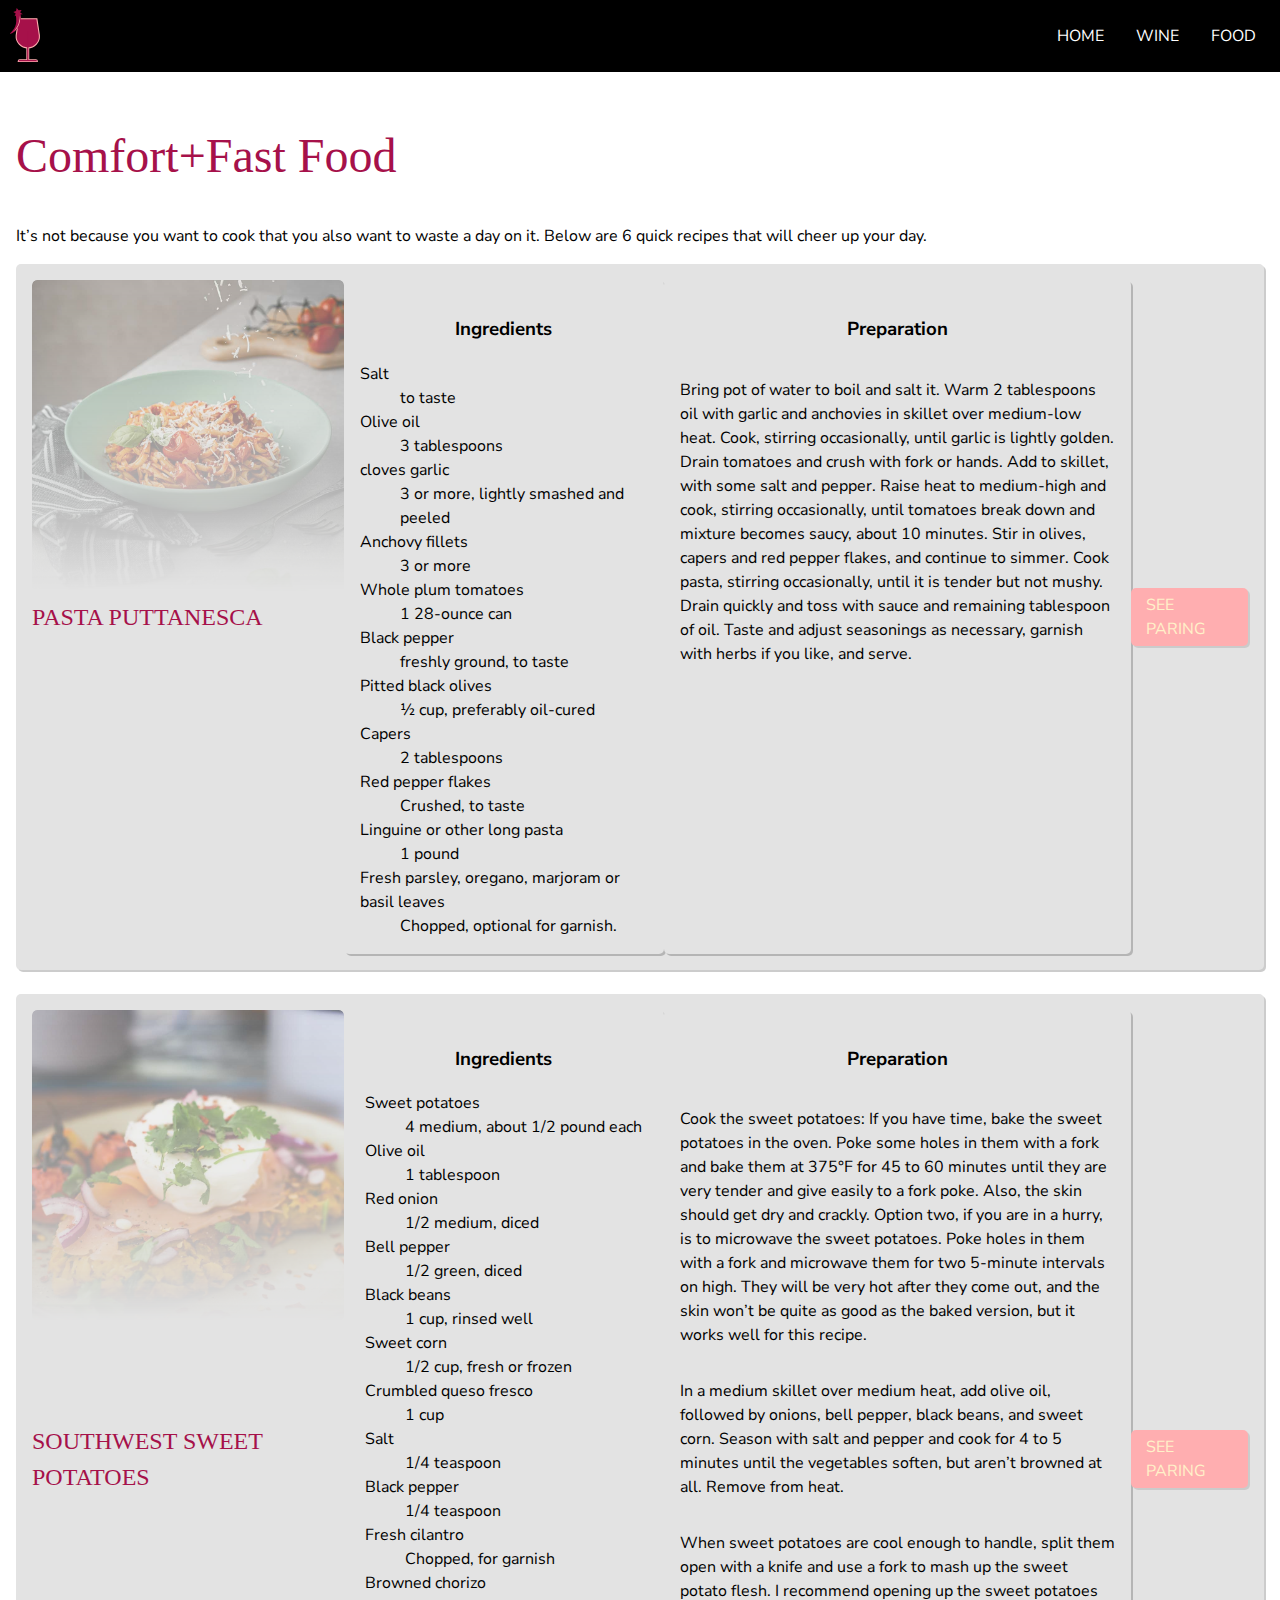
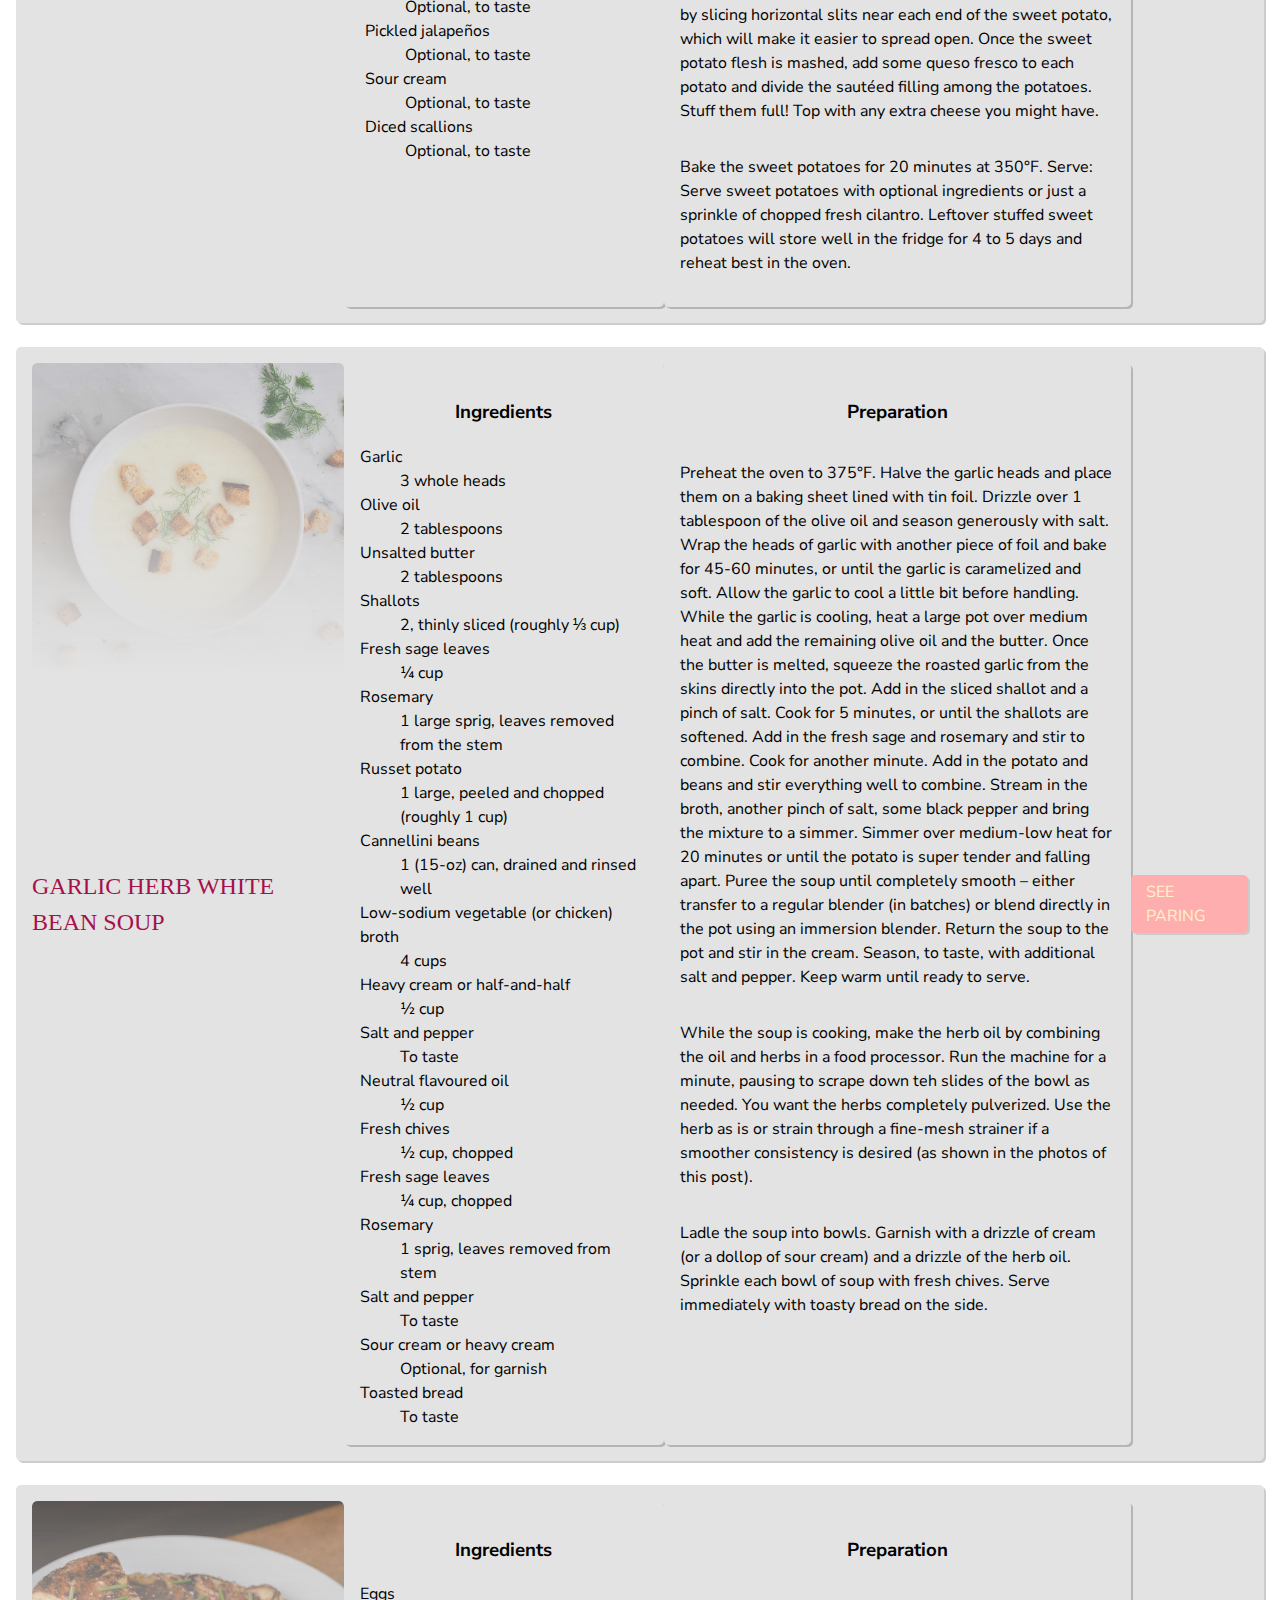
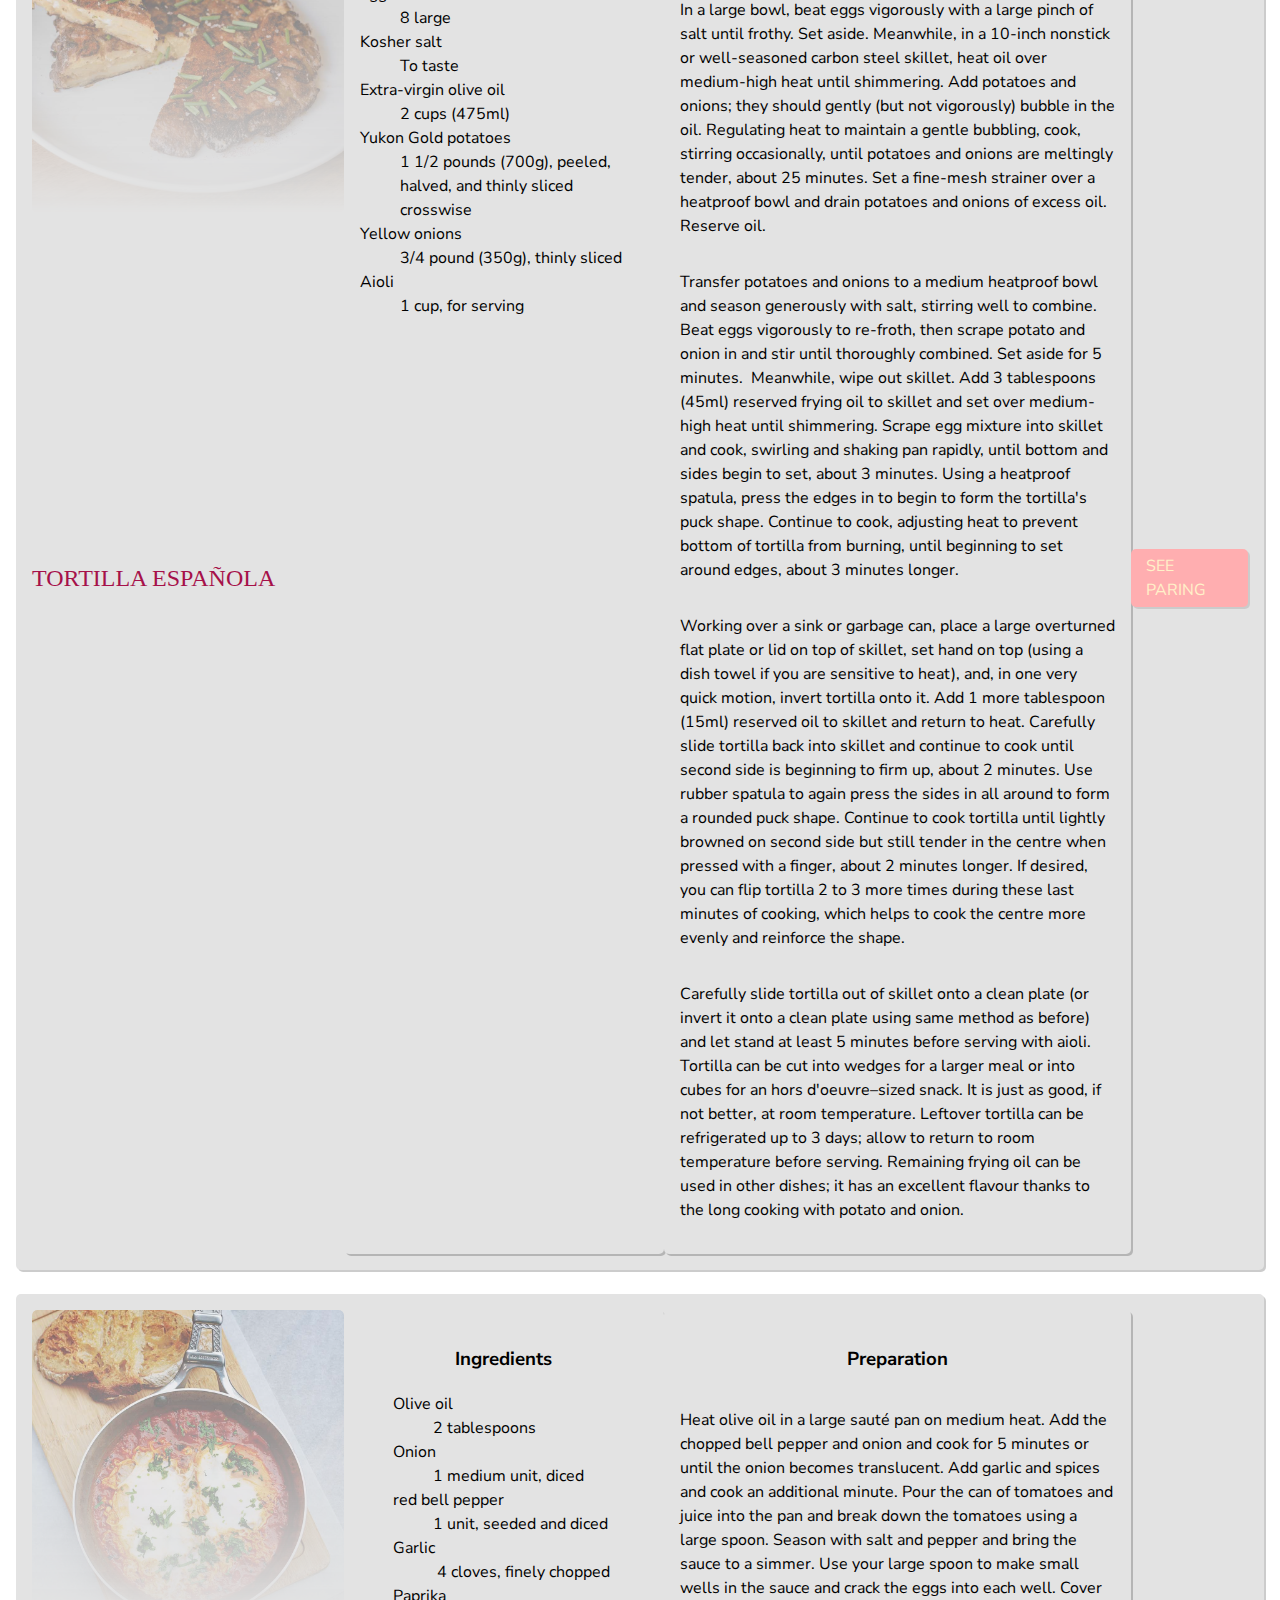
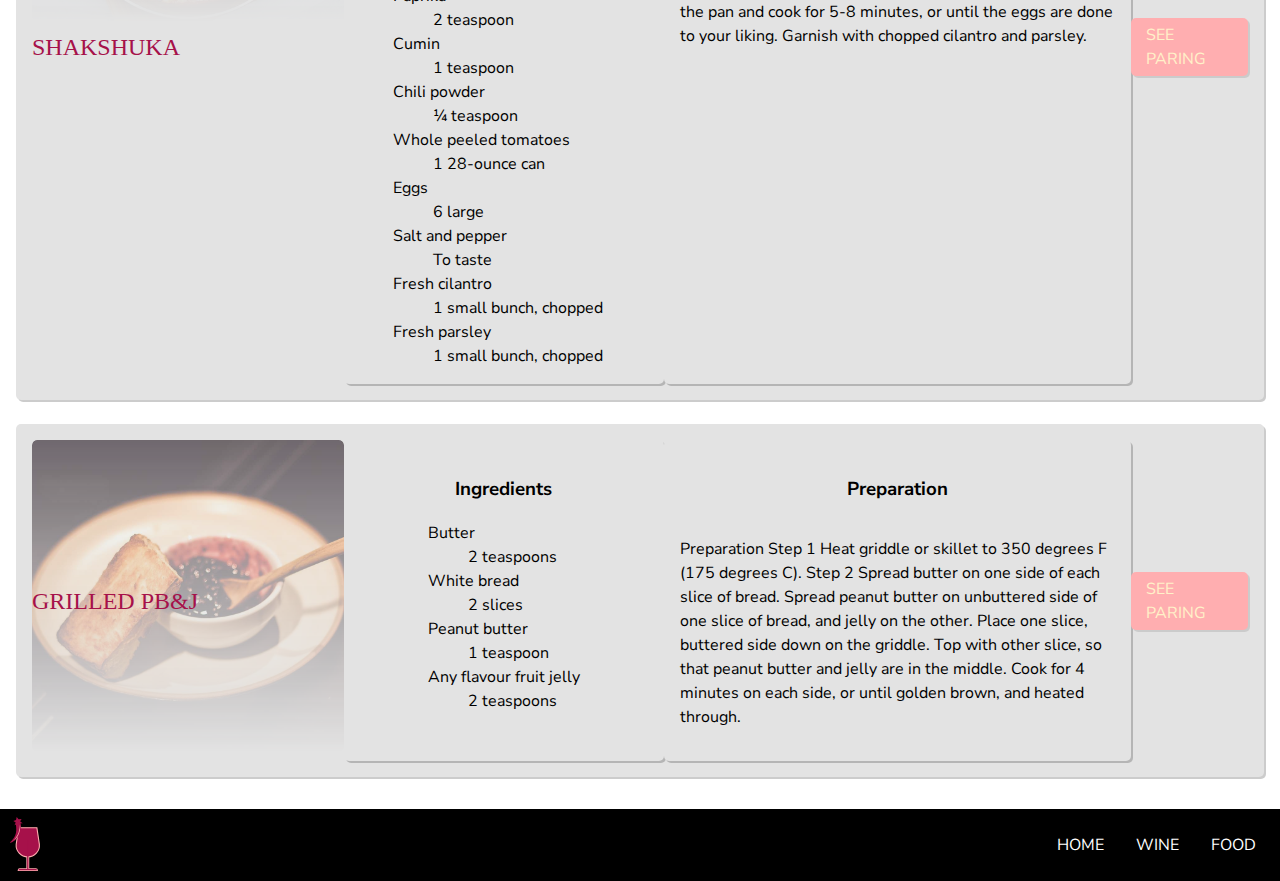
==== commit 10e65128: "Correct errors to adhere to best practices" ====
--- a/food.html
+++ b/food.html
@@ -3,6 +3,7 @@
 <head>
   <meta charset="utf-8">
   <title>Food</title>
+  <meta name="viewport" content="width=device-width,initial-scale=1">
   <link rel="shortcut icon" type="image/ico" href="images/favicon.ico">
   <link rel="icon" type="image/png" href="images/favicon-196.png">
   <link href="css/main.css" rel="stylesheet">
@@ -26,7 +27,7 @@
   <header role="banner">
     <img class="logo" src="images/logo-colour-64.svg" alt="wine glass with a decorative pepper logo">
 
-    <nav id="nav" role="navigation">
+    <nav tabindex="0" id="nav" role="navigation">
       <ul>
         <li><a href="index.html">Home</a></li>
         <li><a href="wine.html">Wine</a></li>
@@ -35,302 +36,302 @@
     </nav>
   </header>
 
-<main id="main" role="main">
-  <section class="comfort-plus-fast food">
-    <h1>Comfort+Fast Food</h1>
-    <p>It’s not because you want to cook that you also want to waste a day on it. Below are 6 quick recipes that will cheer up your day.</p>
-
-    <div class="recipe">
-      <ul>
-        <div id="pasta-puttanesca">
-          <li>
-            <h2>Pasta Puttanesca</h2>
-            <div class="ingredients">
-              <h3>Ingredients</h3>
-              <dl>
-                <dt>Salt</dt>
-                <dd>to taste</dd>
-                <dt>Olive oil</dt>
-                <dd>3 tablespoons</dd>
-                <dt>cloves garlic</dt>
-                <dd>3 or more, lightly smashed and peeled</dd>
-                <dt>Anchovy fillets</dt>
-                <dd>3 or more</dd>
-                <dt>Whole plum tomatoes</dt>
-                <dd>1 28-ounce can</dd>
-                <dt>Black pepper</dt>
-                <dd>freshly ground, to taste</dd>
-                <dt>Pitted black olives</dt>
-                <dd>½ cup, preferably oil-cured</dd>
-                <dt>Capers</dt>
-                <dd>2 tablespoons</dd>
-                <dt>Red pepper flakes</dt>
-                <dd>Crushed, to taste</dd>
-                <dt>Linguine or other long pasta</dt>
-                <dd>1 pound</dd>
-                <dt>Fresh parsley, oregano, marjoram or basil leaves</dt>
-                <dd>Chopped, optional for garnish.</dd>
-              </dl>
-            </div>
-
-            <div class="preparation">
-              <h3>Preparation</h3>
-              <p>Bring pot of water to boil and salt it. Warm 2 tablespoons oil with garlic and anchovies in skillet over medium-low heat. Cook, stirring occasionally, until garlic is lightly golden.
-                Drain tomatoes and crush with fork or hands. Add to skillet, with some salt and pepper. Raise heat to medium-high and cook, stirring occasionally, until tomatoes break down and mixture becomes saucy, about 10 minutes. Stir in olives, capers and red pepper flakes, and continue to simmer.
-                Cook pasta, stirring occasionally, until it is tender but not mushy. Drain quickly and toss with sauce and remaining tablespoon of oil. Taste and adjust seasonings as necessary, garnish with herbs if you like, and serve.</p>
-              </div>
-
-              <img src="images/pasta-puttanesca.jpg" alt="Dish of Pasta Puttanesca">
-              <a class="button" href="wine.html#barbera">See Paring</a>
-            </li>
-          </div>
-
-          <div id="southwest-sweet-potatoes">
+  <main tabindex="0" id="main" role="main">
+    <section class="comfort-plus-fast food">
+      <h1>Comfort+Fast Food</h1>
+      <p>It’s not because you want to cook that you also want to waste a day on it. Below are 6 quick recipes that will cheer up your day.</p>
+
+      <div class="recipe">
+        <ul>
+          <div tabindex="0" id="pasta-puttanesca">
             <li>
-              <h2>Southwest Sweet Potatoes</h2>
+              <h2 class="recipe-name">Pasta Puttanesca</h2>
               <div class="ingredients">
                 <h3>Ingredients</h3>
-                <dl class="ingredients">
-                  <dt>Sweet potatoes</dt>
-                  <dd>4 medium, about 1/2 pound each</dd>
+                <dl>
+                  <dt>Salt</dt>
+                  <dd>to taste</dd>
                   <dt>Olive oil</dt>
-                  <dd>1 tablespoon</dd>
-                  <dt>Red onion</dt>
-                  <dd>1/2 medium, diced</dd>
-                  <dt>Bell pepper</dt>
-                  <dd>1/2 green, diced</dd>
-                  <dt>Black beans</dt>
-                  <dd>1 cup, rinsed well</dd>
-                  <dt>Sweet corn</dt>
-                  <dd>1/2 cup, fresh or frozen</dd>
-                  <dt>Crumbled queso fresco</dt>
-                  <dd>1 cup</dd>
-                  <dt>Salt</dt>
-                  <dd>1/4 teaspoon </dd>
+                  <dd>3 tablespoons</dd>
+                  <dt>cloves garlic</dt>
+                  <dd>3 or more, lightly smashed and peeled</dd>
+                  <dt>Anchovy fillets</dt>
+                  <dd>3 or more</dd>
+                  <dt>Whole plum tomatoes</dt>
+                  <dd>1 28-ounce can</dd>
                   <dt>Black pepper</dt>
-                  <dd>1/4 teaspoon</dd>
-                  <dt>Fresh cilantro</dt>
-                  <dd>Chopped, for garnish</dd>
-                  <dt>Browned chorizo</dt>
-                  <dd>Optional, to taste</dd>
-                  <dt>Pickled jalapeños</dt>
-                  <dd>Optional, to taste</dd>
-                  <dt>Sour cream</dt>
-                  <dd>Optional, to taste</dd>
-                  <dt>Diced scallions</dt>
-                  <dd>Optional, to taste</dd>
-
+                  <dd>freshly ground, to taste</dd>
+                  <dt>Pitted black olives</dt>
+                  <dd>½ cup, preferably oil-cured</dd>
+                  <dt>Capers</dt>
+                  <dd>2 tablespoons</dd>
+                  <dt>Red pepper flakes</dt>
+                  <dd>Crushed, to taste</dd>
+                  <dt>Linguine or other long pasta</dt>
+                  <dd>1 pound</dd>
+                  <dt>Fresh parsley, oregano, marjoram or basil leaves</dt>
+                  <dd>Chopped, optional for garnish.</dd>
                 </dl>
               </div>
+
               <div class="preparation">
                 <h3>Preparation</h3>
-                <p>Cook the sweet potatoes: -If you have time, bake the sweet potatoes in the oven. Poke some holes in them with a fork and bake them at 375°F for 45 to 60 minutes until they are very tender and give easily to a fork poke. Also, the skin should get dry and crackly. -Option two, if you are in a hurry, is to microwave the sweet potatoes. Poke holes in them with a fork and microwave them for two 5-minute intervals on high. They will be very hot after they come out, and the skin won’t be quite as good as the baked version, but it works well for this recipe.</p>
-                <p>In a medium skillet over medium heat, add olive oil, followed by onions, bell pepper, black beans, and sweet corn. Season with salt and pepper and cook for 4 to 5 minutes until the vegetables soften, but aren’t browned at all. Remove from heat.</p>
-                <p>When sweet potatoes are cool enough to handle, split them open with a knife and use a fork to mash up the sweet potato flesh. I recommend opening up the sweet potatoes by slicing horizontal slits near each end of the sweet potato, which will make it easier to spread open.
-                  Once the sweet potato flesh is mashed, add some queso fresco to each potato and divide the sautéed filling among the potatoes. Stuff them full! Top with any extra cheese you might have.</p>
-                  <p>Bake the sweet potatoes for 20 minutes at 350°F. -Serve: -Serve sweet potatoes with optional ingredients or just a sprinkle of chopped fresh cilantro. -Leftover stuffed sweet potatoes will store well in the fridge for 4 to 5 days and reheat best in the oven.</p>
+                <p>Bring pot of water to boil and salt it. Warm 2 tablespoons oil with garlic and anchovies in skillet over medium-low heat. Cook, stirring occasionally, until garlic is lightly golden.
+                  Drain tomatoes and crush with fork or hands. Add to skillet, with some salt and pepper. Raise heat to medium-high and cook, stirring occasionally, until tomatoes break down and mixture becomes saucy, about 10 minutes. Stir in olives, capers and red pepper flakes, and continue to simmer.
+                  Cook pasta, stirring occasionally, until it is tender but not mushy. Drain quickly and toss with sauce and remaining tablespoon of oil. Taste and adjust seasonings as necessary, garnish with herbs if you like, and serve.</p>
                 </div>
-                <img src="images/sweet-potatoes.jpg" alt="Dish of Southwest Sweet Potatoes">
-                <a class="button" href="wine.html#zinfandel">See Paring</a>
+
+                <img class="recipe-img" src="images/pasta-puttanesca.jpg" alt="Dish of Pasta Puttanesca">
+                <a class="button-1" href="wine.html#barbera">See Paring</a>
               </li>
             </div>
 
-            <div id="garlic-herb-white-bean-soup">
+            <div tabindex="0" id="southwest-sweet-potatoes">
               <li>
-                <h2>Garlic Herb White Bean Soup</h2>
+                <h2 class="recipe-name">Southwest Sweet Potatoes</h2>
                 <div class="ingredients">
                   <h3>Ingredients</h3>
                   <dl class="ingredients">
-                    <dt>Garlic</dt>
-                    <dd>3 whole heads</dd>
+                    <dt>Sweet potatoes</dt>
+                    <dd>4 medium, about 1/2 pound each</dd>
                     <dt>Olive oil</dt>
-                    <dd>2 tablespoons</dd>
-                    <dt>Unsalted butter</dt>
-                    <dd>2 tablespoons</dd>
-                    <dt>Shallots</dt>
-                    <dd>2, thinly sliced (roughly ⅓ cup)</dd>
-                    <dt>Fresh sage leaves</dt>
-                    <dd>¼ cup</dd>
-                    <dt>Rosemary</dt>
-                    <dd>1 large sprig, leaves removed from the stem</dd>
-                    <dt>Russet potato</dt>
-                    <dd>1 large, peeled and chopped (roughly 1 cup)</dd>
-                    <dt>Cannellini beans</dt>
-                    <dd>1 (15-oz) can, drained and rinsed well</dd>
-                    <dt>Low-sodium vegetable (or chicken) broth</dt>
-                    <dd>4 cups</dd>
-                    <dt>Heavy cream or half-and-half</dt>
-                    <dd>½ cup</dd>
-                    <dt>Salt and pepper</dt>
-                    <dd>To taste</dd>
-                    <dt>Neutral flavoured oil</dt>
-                    <dd>½ cup</dd>
-                    <dt>Fresh chives</dt>
-                    <dd>½ cup, chopped</dd>
-                    <dt>Fresh sage leaves</dt>
-                    <dd>¼ cup, chopped</dd>
-                    <dt>Rosemary</dt>
-                    <dd>1 sprig, leaves removed from stem</dd>
-                    <dt>Salt and pepper</dt>
-                    <dd>To taste</dd>
-                    <dt>Sour cream or heavy cream</dt>
-                    <dd>Optional, for garnish</dd>
-                    <dt>Toasted bread</dt>
-                    <dd>To taste</dd>
+                    <dd>1 tablespoon</dd>
+                    <dt>Red onion</dt>
+                    <dd>1/2 medium, diced</dd>
+                    <dt>Bell pepper</dt>
+                    <dd>1/2 green, diced</dd>
+                    <dt>Black beans</dt>
+                    <dd>1 cup, rinsed well</dd>
+                    <dt>Sweet corn</dt>
+                    <dd>1/2 cup, fresh or frozen</dd>
+                    <dt>Crumbled queso fresco</dt>
+                    <dd>1 cup</dd>
+                    <dt>Salt</dt>
+                    <dd>1/4 teaspoon </dd>
+                    <dt>Black pepper</dt>
+                    <dd>1/4 teaspoon</dd>
+                    <dt>Fresh cilantro</dt>
+                    <dd>Chopped, for garnish</dd>
+                    <dt>Browned chorizo</dt>
+                    <dd>Optional, to taste</dd>
+                    <dt>Pickled jalapeños</dt>
+                    <dd>Optional, to taste</dd>
+                    <dt>Sour cream</dt>
+                    <dd>Optional, to taste</dd>
+                    <dt>Diced scallions</dt>
+                    <dd>Optional, to taste</dd>
+
                   </dl>
                 </div>
                 <div class="preparation">
                   <h3>Preparation</h3>
-                  <p>Preheat the oven to 375°F.
-                    Halve the garlic heads and place them on a baking sheet lined with tin foil.
-                    Drizzle over 1 tablespoon of the olive oil and season generously with salt. Wrap the heads of garlic with another piece of foil and bake for 45-60 minutes, or until the garlic is caramelized and soft.
-                    Allow the garlic to cool a little bit before handling.
-                    While the garlic is cooling, heat a large pot over medium heat and add the remaining olive oil and the butter.
-                    Once the butter is melted, squeeze the roasted garlic from the skins directly into the pot. Add in the sliced shallot and a pinch of salt. Cook for 5 minutes, or until the shallots are softened.
-                    Add in the fresh sage and rosemary and stir to combine. Cook for another minute.
-                    Add in the potato and beans and stir everything well to combine. Stream in the broth, another pinch of salt, some black pepper and bring the mixture to a simmer.
-                    Simmer over medium-low heat for 20 minutes or until the potato is super tender and falling apart.
-                    Puree the soup until completely smooth – either transfer to a regular blender (in batches) or blend directly in the pot using an immersion blender.
-                    Return the soup to the pot and stir in the cream. Season, to taste, with additional salt and pepper. Keep warm until ready to serve.</p>
-                    <p>While the soup is cooking, make the herb oil by combining the oil and herbs in a food processor. Run the machine for a minute, pausing to scrape down teh slides of the bowl as needed. You want the herbs completely pulverized.
-                      Use the herb as is or strain through a fine-mesh strainer if a smoother consistency is desired (as shown in the photos of this post).</p>
-                      <p>Ladle the soup into bowls. Garnish with a drizzle of cream (or a dollop of sour cream) and a drizzle of the herb oil.
-                        Sprinkle each bowl of soup with fresh chives. Serve immediately with toasty bread on the side.</p>
-                      </div>
-                      <img src="images/garlic-soup.jpg" alt="Dish of Garlic Herb White Bean Soup">
-                      <a class="button" href="wine.html#cinsault">See Paring</a>
-                    </li>
+                  <p>Cook the sweet potatoes: +If you have time, bake the sweet potatoes in the oven. Poke some holes in them with a fork and bake them at 375°F for 45 to 60 minutes until they are very tender and give easily to a fork poke. Also, the skin should get dry and crackly. +Option two, if you are in a hurry, is to microwave the sweet potatoes. Poke holes in them with a fork and microwave them for two 5-minute intervals on high. They will be very hot after they come out, and the skin won’t be quite as good as the baked version, but it works well for this recipe.</p>
+                  <p>In a medium skillet over medium heat, add olive oil, followed by onions, bell pepper, black beans, and sweet corn. Season with salt and pepper and cook for 4 to 5 minutes until the vegetables soften, but aren’t browned at all. Remove from heat.</p>
+                  <p>When sweet potatoes are cool enough to handle, split them open with a knife and use a fork to mash up the sweet potato flesh. I recommend opening up the sweet potatoes by slicing horizontal slits near each end of the sweet potato, which will make it easier to spread open.
+                    Once the sweet potato flesh is mashed, add some queso fresco to each potato and divide the sautéed filling among the potatoes. Stuff them full! Top with any extra cheese you might have.</p>
+                    <p>Bake the sweet potatoes for 20 minutes at 350°F. +Serve: +Serve sweet potatoes with optional ingredients or just a sprinkle of chopped fresh cilantro. +Leftover stuffed sweet potatoes will store well in the fridge for 4 to 5 days and reheat best in the oven.</p>
                   </div>
-
-                  <div id="tortilla-espanola">
-                    <li>
-                      <h2>Tortilla Española</h2>
-                      <div class="ingredients">
-                        <h3>Ingredients</h3>
-                        <dl class="ingredients">
-                          <dt>Eggs</dt>
-                          <dd>8 large</dd>
-                          <dt>Kosher salt</dt>
-                          <dd>To taste</dd>
-                          <dt>Extra-virgin olive oil</dt>
-                          <dd>2 cups (475ml)</dd>
-                          <dt>Yukon Gold potatoes</dt>
-                          <dd>1 1/2 pounds (700g), peeled, halved, and thinly sliced crosswise</dd>
-                          <dt>Yellow onions</dt>
-                          <dd>3/4 pound (350g), thinly sliced</dd>
-                          <dt>Aioli</dt>
-                          <dd>1 cup, for serving</dd>
-                        </dl>
-                      </div>
-                      <div class="preparation">
-                        <h3>Preparation</h3>
-                        <p>In a large bowl, beat eggs vigorously with a large pinch of salt until frothy. Set aside.
-                          Meanwhile, in a 10-inch nonstick or well-seasoned carbon steel skillet, heat oil over medium-high heat until shimmering. Add potatoes and onions; they should gently (but not vigorously) bubble in the oil. Regulating heat to maintain a gentle bubbling, cook, stirring occasionally, until potatoes and onions are meltingly tender, about 25 minutes. Set a fine-mesh strainer over a heatproof bowl and drain potatoes and onions of excess oil. Reserve oil.</p>
-
-                          <p>Transfer potatoes and onions to a medium heatproof bowl and season generously with salt, stirring well to combine. Beat eggs vigorously to re-froth, then scrape potato and onion in and stir until thoroughly combined. Set aside for 5 minutes. - -Meanwhile, wipe out skillet. Add 3 tablespoons (45ml) reserved frying oil to skillet and set over medium-high heat until shimmering. Scrape egg mixture into skillet and cook, swirling and shaking pan rapidly, until bottom and sides begin to set, about 3 minutes. Using a heatproof spatula, press the edges in to begin to form the tortilla's puck shape. Continue to cook, adjusting heat to prevent bottom of tortilla from burning, until beginning to set around edges, about 3 minutes longer.</p>
-
-                          <p>Working over a sink or garbage can, place a large overturned flat plate or lid on top of skillet, set hand on top (using a dish towel if you are sensitive to heat), and, in one very quick motion, invert tortilla onto it. Add 1 more tablespoon (15ml) reserved oil to skillet and return to heat. Carefully slide tortilla back into skillet and continue to cook until second side is beginning to firm up, about 2 minutes. Use rubber spatula to again press the sides in all around to form a rounded puck shape. Continue to cook tortilla until lightly browned on second side but still tender in the centre when pressed with a finger, about 2 minutes longer. If desired, you can flip tortilla 2 to 3 more times during these last minutes of cooking, which helps to cook the centre more evenly and reinforce the shape.</p>
-
-                          <p>Carefully slide tortilla out of skillet onto a clean plate (or invert it onto a clean plate using same method as before) and let stand at least 5 minutes before serving with aioli. Tortilla can be cut into wedges for a larger meal or into cubes for an hors d'oeuvre–sized snack. It is just as good, if not better, at room temperature. Leftover tortilla can be refrigerated up to 3 days; allow to return to room temperature before serving. Remaining frying oil can be used in other dishes; it has an excellent flavour thanks to the long cooking with potato and onion.</p>
+                  <img class="recipe-img" src="images/sweet-potatoes.jpg" alt="Dish of Southwest Sweet Potatoes">
+                  <a class="button-1" href="wine.html#zinfandel">See Paring</a>
+                </li>
+              </div>
+
+              <div tabindex="0" id="garlic-herb-white-bean-soup">
+                <li>
+                  <h2 class="recipe-name">Garlic Herb White Bean Soup</h2>
+                  <div class="ingredients">
+                    <h3>Ingredients</h3>
+                    <dl class="ingredients">
+                      <dt>Garlic</dt>
+                      <dd>3 whole heads</dd>
+                      <dt>Olive oil</dt>
+                      <dd>2 tablespoons</dd>
+                      <dt>Unsalted butter</dt>
+                      <dd>2 tablespoons</dd>
+                      <dt>Shallots</dt>
+                      <dd>2, thinly sliced (roughly ⅓ cup)</dd>
+                      <dt>Fresh sage leaves</dt>
+                      <dd>¼ cup</dd>
+                      <dt>Rosemary</dt>
+                      <dd>1 large sprig, leaves removed from the stem</dd>
+                      <dt>Russet potato</dt>
+                      <dd>1 large, peeled and chopped (roughly 1 cup)</dd>
+                      <dt>Cannellini beans</dt>
+                      <dd>1 (15-oz) can, drained and rinsed well</dd>
+                      <dt>Low-sodium vegetable (or chicken) broth</dt>
+                      <dd>4 cups</dd>
+                      <dt>Heavy cream or half-and-half</dt>
+                      <dd>½ cup</dd>
+                      <dt>Salt and pepper</dt>
+                      <dd>To taste</dd>
+                      <dt>Neutral flavoured oil</dt>
+                      <dd>½ cup</dd>
+                      <dt>Fresh chives</dt>
+                      <dd>½ cup, chopped</dd>
+                      <dt>Fresh sage leaves</dt>
+                      <dd>¼ cup, chopped</dd>
+                      <dt>Rosemary</dt>
+                      <dd>1 sprig, leaves removed from stem</dd>
+                      <dt>Salt and pepper</dt>
+                      <dd>To taste</dd>
+                      <dt>Sour cream or heavy cream</dt>
+                      <dd>Optional, for garnish</dd>
+                      <dt>Toasted bread</dt>
+                      <dd>To taste</dd>
+                    </dl>
+                  </div>
+                  <div class="preparation">
+                    <h3>Preparation</h3>
+                    <p>Preheat the oven to 375°F.
+                      Halve the garlic heads and place them on a baking sheet lined with tin foil.
+                      Drizzle over 1 tablespoon of the olive oil and season generously with salt. Wrap the heads of garlic with another piece of foil and bake for 45-60 minutes, or until the garlic is caramelized and soft.
+                      Allow the garlic to cool a little bit before handling.
+                      While the garlic is cooling, heat a large pot over medium heat and add the remaining olive oil and the butter.
+                      Once the butter is melted, squeeze the roasted garlic from the skins directly into the pot. Add in the sliced shallot and a pinch of salt. Cook for 5 minutes, or until the shallots are softened.
+                      Add in the fresh sage and rosemary and stir to combine. Cook for another minute.
+                      Add in the potato and beans and stir everything well to combine. Stream in the broth, another pinch of salt, some black pepper and bring the mixture to a simmer.
+                      Simmer over medium-low heat for 20 minutes or until the potato is super tender and falling apart.
+                      Puree the soup until completely smooth – either transfer to a regular blender (in batches) or blend directly in the pot using an immersion blender.
+                      Return the soup to the pot and stir in the cream. Season, to taste, with additional salt and pepper. Keep warm until ready to serve.</p>
+                      <p>While the soup is cooking, make the herb oil by combining the oil and herbs in a food processor. Run the machine for a minute, pausing to scrape down teh slides of the bowl as needed. You want the herbs completely pulverized.
+                        Use the herb as is or strain through a fine-mesh strainer if a smoother consistency is desired (as shown in the photos of this post).</p>
+                        <p>Ladle the soup into bowls. Garnish with a drizzle of cream (or a dollop of sour cream) and a drizzle of the herb oil.
+                          Sprinkle each bowl of soup with fresh chives. Serve immediately with toasty bread on the side.</p>
                         </div>
-                        <img src="images/tortilla-espanola.jpg" alt="Dish of Tortilla Española">
-                        <a class="button" href="wine.html#cava">See Paring</a>
+                        <img class="recipe-img" src="images/garlic-soup.jpg" alt="Dish of Garlic Herb White Bean Soup">
+                        <a class="button-1" href="wine.html#cinsault">See Paring</a>
                       </li>
                     </div>
 
-                    <div id="shakshuka">
+                    <div tabindex="0" id="tortilla-espanola">
                       <li>
-                        <h2>Shakshuka</h2>
+                        <h2 class="recipe-name">Tortilla Española</h2>
                         <div class="ingredients">
                           <h3>Ingredients</h3>
                           <dl class="ingredients">
-                            <dt>Olive oil -</dt>
-                            <dd>2 tablespoons</dd>
-                            <dt>Onion</dt>
-                            <dd>1 medium unit, diced -</dd>
-                            <dt>red bell pepper</dt>
-                            <dd>1 unit, seeded and diced</dd>
-                            <dt>Garlic</dt>
-                            <dd> -4 cloves, finely chopped -</dd>
-                            <dt>Paprika</dt>
-                            <dd>2 teaspoon</dd>
-                            <dt>Cumin</dt>
-                            <dd>1 teaspoon</dd>
-                            <dt>Chili powder</dt>
-                            <dd>¼ teaspoon</dd>
-                            <dt>Whole peeled tomatoes</dt>
-                            <dd>1 28-ounce can</dd>
-                            <dt>Eggs -</dt>
-                            <dd>6 large</dd>
-                            <dt>Salt and pepper</dt>
-                            <dd>To taste -</dd>
-                            <dt>Fresh cilantro</dt>
-                            <dd>1 small bunch, chopped -</dd>
-                            <dt>Fresh parsley</dt>
-                            <dd>1 small bunch, chopped</dd>
+                            <dt>Eggs</dt>
+                            <dd>8 large</dd>
+                            <dt>Kosher salt</dt>
+                            <dd>To taste</dd>
+                            <dt>Extra-virgin olive oil</dt>
+                            <dd>2 cups (475ml)</dd>
+                            <dt>Yukon Gold potatoes</dt>
+                            <dd>1 1/2 pounds (700g), peeled, halved, and thinly sliced crosswise</dd>
+                            <dt>Yellow onions</dt>
+                            <dd>3/4 pound (350g), thinly sliced</dd>
+                            <dt>Aioli</dt>
+                            <dd>1 cup, for serving</dd>
                           </dl>
                         </div>
                         <div class="preparation">
                           <h3>Preparation</h3>
-                          <p>Heat olive oil in a large sauté pan on medium heat. Add the chopped bell pepper and onion and cook for 5 minutes or until the onion becomes translucent.
-                            Add garlic and spices and cook an additional minute.
-                            Pour the can of tomatoes and juice into the pan and break down the tomatoes using a large spoon. Season with salt and pepper and bring the sauce to a simmer.
-                            Use your large spoon to make small wells in the sauce and crack the eggs into each well. Cover the pan and cook for 5-8 minutes, or until the eggs are done to your liking.
-                            Garnish with chopped cilantro and parsley.</p>
+                          <p>In a large bowl, beat eggs vigorously with a large pinch of salt until frothy. Set aside.
+                            Meanwhile, in a 10-inch nonstick or well-seasoned carbon steel skillet, heat oil over medium-high heat until shimmering. Add potatoes and onions; they should gently (but not vigorously) bubble in the oil. Regulating heat to maintain a gentle bubbling, cook, stirring occasionally, until potatoes and onions are meltingly tender, about 25 minutes. Set a fine-mesh strainer over a heatproof bowl and drain potatoes and onions of excess oil. Reserve oil.</p>
+
+                            <p>Transfer potatoes and onions to a medium heatproof bowl and season generously with salt, stirring well to combine. Beat eggs vigorously to re-froth, then scrape potato and onion in and stir until thoroughly combined. Set aside for 5 minutes. + +Meanwhile, wipe out skillet. Add 3 tablespoons (45ml) reserved frying oil to skillet and set over medium-high heat until shimmering. Scrape egg mixture into skillet and cook, swirling and shaking pan rapidly, until bottom and sides begin to set, about 3 minutes. Using a heatproof spatula, press the edges in to begin to form the tortilla's puck shape. Continue to cook, adjusting heat to prevent bottom of tortilla from burning, until beginning to set around edges, about 3 minutes longer.</p>
+
+                            <p>Working over a sink or garbage can, place a large overturned flat plate or lid on top of skillet, set hand on top (using a dish towel if you are sensitive to heat), and, in one very quick motion, invert tortilla onto it. Add 1 more tablespoon (15ml) reserved oil to skillet and return to heat. Carefully slide tortilla back into skillet and continue to cook until second side is beginning to firm up, about 2 minutes. Use rubber spatula to again press the sides in all around to form a rounded puck shape. Continue to cook tortilla until lightly browned on second side but still tender in the centre when pressed with a finger, about 2 minutes longer. If desired, you can flip tortilla 2 to 3 more times during these last minutes of cooking, which helps to cook the centre more evenly and reinforce the shape.</p>
+
+                            <p>Carefully slide tortilla out of skillet onto a clean plate (or invert it onto a clean plate using same method as before) and let stand at least 5 minutes before serving with aioli. Tortilla can be cut into wedges for a larger meal or into cubes for an hors d'oeuvre–sized snack. It is just as good, if not better, at room temperature. Leftover tortilla can be refrigerated up to 3 days; allow to return to room temperature before serving. Remaining frying oil can be used in other dishes; it has an excellent flavour thanks to the long cooking with potato and onion.</p>
                           </div>
-                          <img src="images/shakshuka.jpg" alt="Dish of Shakshuka">
-                          <a class="button" href="wine.html#nerello-mascalese">See Paring</a>
+                          <img class="recipe-img" src="images/tortilla-espanola.jpg" alt="Dish of Tortilla Española">
+                          <a class="button-1" href="wine.html#cava">See Paring</a>
                         </li>
                       </div>
 
-                      <div id="grilled-pb&g">
+                      <div tabindex="0" id="shakshuka">
                         <li>
-                          <h2>Grilled PB&J</h2>
+                          <h2 class="recipe-name">Shakshuka</h2>
                           <div class="ingredients">
                             <h3>Ingredients</h3>
                             <dl class="ingredients">
-                              <dt>Butter</dt>
-                              <dd>2 teaspoons</dd>
-                              <dt>White bread +                              <dt>Olive oil  </dt>
-                              <dd>2 slices</dd>
-                              <dt>Peanut butter +                              <dd>2 tablespoons</dd>
+                              <dt>Onion</dt>
+                              <dd>1 medium unit, diced +</dd>
+                              <dt>red bell pepper</dt>
+                              <dd>1 unit, seeded and diced</dd>
+                              <dt>Garlic</dt>
+                              <dd> +4 cloves, finely chopped +</dd>
+                              <dt>Paprika</dt>
+                              <dd>2 teaspoon</dd>
+                              <dt>Cumin</dt>
+                              <dd>1 teaspoon</dd>
+                              <dt>Chili powder</dt>
+                              <dd>¼ teaspoon</dd>
+                              <dt>Whole peeled tomatoes</dt>
+                              <dd>1 28-ounce can</dd>
+                              <dt>Eggs  </dt>
-                              <dd>1 teaspoon</dd>
-                              <dt>Any flavour fruit jelly</dt>
-                              <dd>2 teaspoons</dd>
+                              <dd>6 large</dd>
+                              <dt>Salt and pepper</dt>
+                              <dd>To taste +</dd>
+                              <dt>Fresh cilantro</dt>
+                              <dd>1 small bunch, chopped +</dd>
+                              <dt>Fresh parsley</dt>
+                              <dd>1 small bunch, chopped</dd>
                             </dl>
                           </div>
                           <div class="preparation">
                             <h3>Preparation</h3>
-                            <p>Preparation +                            <p>Heat olive oil in a large sauté pan on medium heat. Add the chopped bell pepper and onion and cook for 5 minutes or until the onion becomes translucent.
+                              Add garlic and spices and cook an additional minute.
+                              Pour the can of tomatoes and juice into the pan and break down the tomatoes using a large spoon. Season with salt and pepper and bring the sauce to a simmer.
+                              Use your large spoon to make small wells in the sauce and crack the eggs into each well. Cover the pan and cook for 5-8 minutes, or until the eggs are done to your liking.
+                              Garnish with chopped cilantro and parsley.</p>
+                            </div>
+                            <img class="recipe-img" src="images/shakshuka.jpg" alt="Dish of Shakshuka">
+                            <a class="button-1" href="wine.html#nerello-mascalese">See Paring</a>
+                          </li>
+                        </div>
+
+                        <div tabindex="0" id="grilled-pb&g">
+                          <li>
+                            <h2 class="recipe-name">Grilled PB&J</h2>
+                            <div class="ingredients">
+                              <h3>Ingredients</h3>
+                              <dl class="ingredients">
+                                <dt>Butter</dt>
+                                <dd>2 teaspoons</dd>
+                                <dt>White bread +</dt>
+                                <dd>2 slices</dd>
+                                <dt>Peanut butter +</dt>
+                                <dd>1 teaspoon</dd>
+                                <dt>Any flavour fruit jelly</dt>
+                                <dd>2 teaspoons</dd>
+                              </dl>
+                            </div>
+                            <div class="preparation">
+                              <h3>Preparation</h3>
+                              <p>Preparation  Step 1 Heat griddle or skillet to 350 degrees F (175 degrees C).  Step 2 Spread butter on one side of each slice of bread. Spread peanut butter on unbuttered side of one slice of bread, and jelly on the other. Place one slice, buttered side down on the griddle. Top with other slice, so that peanut butter and jelly are in the middle. Cook for 4 minutes on each side, or until golden brown, and heated through.</p>
-                          </div>
-                          <img src="images/grilled-pbj.jpg" alt="Dish of Grilled PB&J">
-                          <a class="button" href="wine.html#rose-port">See Paring</a>
-                        </li>
-                      </div>
-
-                    </ul>
-                  </div>
-
-                </section>
-</main>
+                            </div>
+                            <img class="recipe-img" src="images/grilled-pbj.jpg" alt="Dish of Grilled PB&J">
+                            <a class="button-1" href="wine.html#rose-port">See Paring</a>
+                          </li>
+                        </div>
+
+                      </ul>
+                    </div>
+
+                  </section>
+                </main>
                 <footer role="contentinfo">
                   <img class="logo" src="images/logo-colour-64.svg" alt="wine glass with a decorative pepper logo">
 
--- a/css/main.css
+++ b/css/main.css
@@ -1,6 +1,6 @@
 html {
   box-sizing: border-box;
-  font-family: 'Nunito Sans', sans-serif;
+  font-family: "Nunito Sans", sans-serif;
   line-height: 1.5;
 }
 
@@ -11,13 +11,29 @@
 /* font-family: 'Nunito Sans', sans-serif;
 font-family: 'Yantramanav', sans-serif; */
 
+.skip-links {
+  margin: 0;
+  padding: 0;
+  list-style-type: none;
+}
+
 .skip-links a {
   position: absolute;
-  top: -3em;
+  top: -5em;
+  background-color: rgba(255, 255, 255, .9);
+  color: #000;
+  padding: 1.5rem .75rem 1.5rem 3rem;
+  font-weight: bold;
+  text-decoration: none;
 }
 
 .skip-links a:focus {
   top: 0;
+  outline: 3px solid #a6114a;
+}
+
+a:focus {
+  outline: 3px solid #a6114a;
 }
 
 img {
@@ -62,11 +78,11 @@
   background-color: #000;
   display: grid;
   grid-template-columns: 1fr 4fr;
-  grid-template-rows: 1;
+  grid-template-rows: 1fr;
 }
 
 nav {
-  padding: 0.5rem 1rem 0.5rem;
+  padding: .5rem 1rem;
   grid-column: 2;
   grid-row: 1;
 }
@@ -74,7 +90,7 @@
 .logo {
   width: 50px;
   height: 70px;
-  padding: 0.5rem;
+  padding: .5rem;
   grid-column: 1;
   grid-row: 1;
   z-index: 1;
@@ -90,11 +106,18 @@
   color: #fff;
   text-decoration: none;
   text-transform: uppercase;
+  padding: .5rem;
+}
+
+nav ul li a:hover {
+  background-color: rgba(255, 255, 255, .5);
+  border-radius: 5px;
+  padding: .5rem;
 }
 
 .intro {
   display: grid;
-  grid-template-rows: 2;
+  grid-template-rows: 2fr;
 }
 
 .intro h1 {
@@ -109,7 +132,7 @@
   grid-column: 1;
   grid-row: 1;
   padding: 0;
-  mask-image: linear-gradient(to top, rgba(0,0,0,0) 0%,rgba(0,0,0,0.65) 100%);
+  mask-image: linear-gradient(to top, rgba(0, 0, 0, 0) 0%, rgba(0, 0, 0, .65) 100%);
 }
 
 .icon {
@@ -125,28 +148,28 @@
   display: block;
   width: 100px;
   height: 100px;
-  padding: 0.5rem;
+  padding: .5rem;
   border-radius: 50%;
   border: 2px solid #a6114a;
   background-color: #e3e3e3;
 }
 
 .specific-categories ul li img {
-  padding: 0.5rem;
+  padding: .5rem;
   border: 2px solid #fff1c9;
 }
 
-.button {
+.button, .button-1 {
   text-decoration: none;
   text-transform: uppercase;
   color: #fff1c9;
   background-color: #ffaeb0;
   padding: 5px 15px;
   border-radius: 5px;
-  box-shadow: 2px 2px rgba(0, 0, 0, 0.1);
-}
-
-.button:hover {
+  box-shadow: 2px 2px rgba(0, 0, 0, .1);
+}
+
+.button:hover, .button-1:hover {
   color: #ffaeb0;
   background-color: #fff1c9;
 }
@@ -162,7 +185,7 @@
   gap: 1.5rem;
 }
 
-.card li, .harmonization-card, .recipe ul div  {
+.card li, .harmonization-card, .recipe ul div {
   padding: 1rem;
   width: 20rem;
   min-width: 20rem;
@@ -171,7 +194,7 @@
   align-items: center;
   background-color: #e3e3e3;
   border-radius: 5px;
-  box-shadow: 2px 2px rgba(0, 0, 0, 0.2);
+  box-shadow: 2px 2px rgba(0, 0, 0, .2);
 }
 
 .card li h3, .harmonization-card li h3 {
@@ -192,7 +215,7 @@
 }
 
 .curiosities h2, .harmonization-types p {
-  font-family:'Nunito Sans', sans-serif;
+  font-family: "Nunito Sans", sans-serif;
   color: #fff1c9;
 }
 
@@ -212,7 +235,6 @@
 }
 
 .harmonization-card, .recipe ul div {
-  min-width: none;
   width: 100%;
 }
 
@@ -233,17 +255,17 @@
 
 .recipe ul div li {
   display: grid;
-  grid-template-columns: 1;
-  grid-template-rows: 4;
-}
-
-.recipe ul div li img {
+  grid-template-columns: 1fr;
+  grid-template-rows: 4fr;
+}
+
+.recipe-img {
   grid-column: 1;
   grid-row: 1;
-  mask-image: linear-gradient(to top, rgba(0,0,0,0) 0%,rgba(0,0,0,0.65) 100%);
-}
-
-.recipe ul div li h2 {
+  mask-image: linear-gradient(to top, rgba(0, 0, 0, 0) 0%, rgba(0, 0, 0, .65) 100%);
+}
+
+.recipe-name {
   grid-column: 1;
   grid-row: 1;
   z-index: 1;
@@ -259,11 +281,11 @@
   .curiosities {
     display: grid;
     grid-template-columns: 2fr 1fr;
-    grid-template-rows: 2;
+    grid-template-rows: 2fr;
     gap: 1.5rem;
   }
 
-  .curiosities h2{
+  .curiosities h2 {
     grid-column: 1 / -1;
     grid-row: 1;
     margin-bottom: 0;
@@ -287,7 +309,7 @@
   .harmonization-card li {
     display: grid;
     grid-template-columns: 1fr 3fr 1fr;
-    grid-template-rows: 2;
+    grid-template-rows: 2fr;
     align-items: flex-end;
   }
 
@@ -308,8 +330,6 @@
     grid-column: 3;
   }
 
-
-
 }
 
 @media only screen and (min-width: 63em) {
@@ -326,11 +346,11 @@
   .curiosities {
     display: grid;
     grid-template-columns: 3fr 1fr;
-    grid-template-rows: 2;
+    grid-template-rows: 2fr;
     gap: 1.5rem;
   }
 
-  .curiosities h2{
+  .curiosities h2 {
     grid-column: 1 / -1;
     grid-row: 1;
     margin-bottom: 0;
@@ -351,13 +371,13 @@
     align-items: flex-end;
   }
 
-  .recipe ul div li{
+  .recipe ul div li {
     display: grid;
     grid-template-columns: 2fr 2fr 3fr .75fr;
-    grid-template-rows: 1;
-  }
-
-  .recipe ul div li h2{
+    grid-template-rows: 1fr;
+  }
+
+  .recipe-name {
     grid-column: 1;
     grid-row: 1;
     align-self: center;
@@ -373,12 +393,12 @@
     grid-row: 1;
   }
 
-  .recipe ul div li img {
+  .recipe-img {
     grid-column: 1;
     grid-row: 1;
   }
 
-  .recipe ul div li a {
+  .button-1 {
     grid-column: 4;
     grid-row: 1;
     align-self: center;
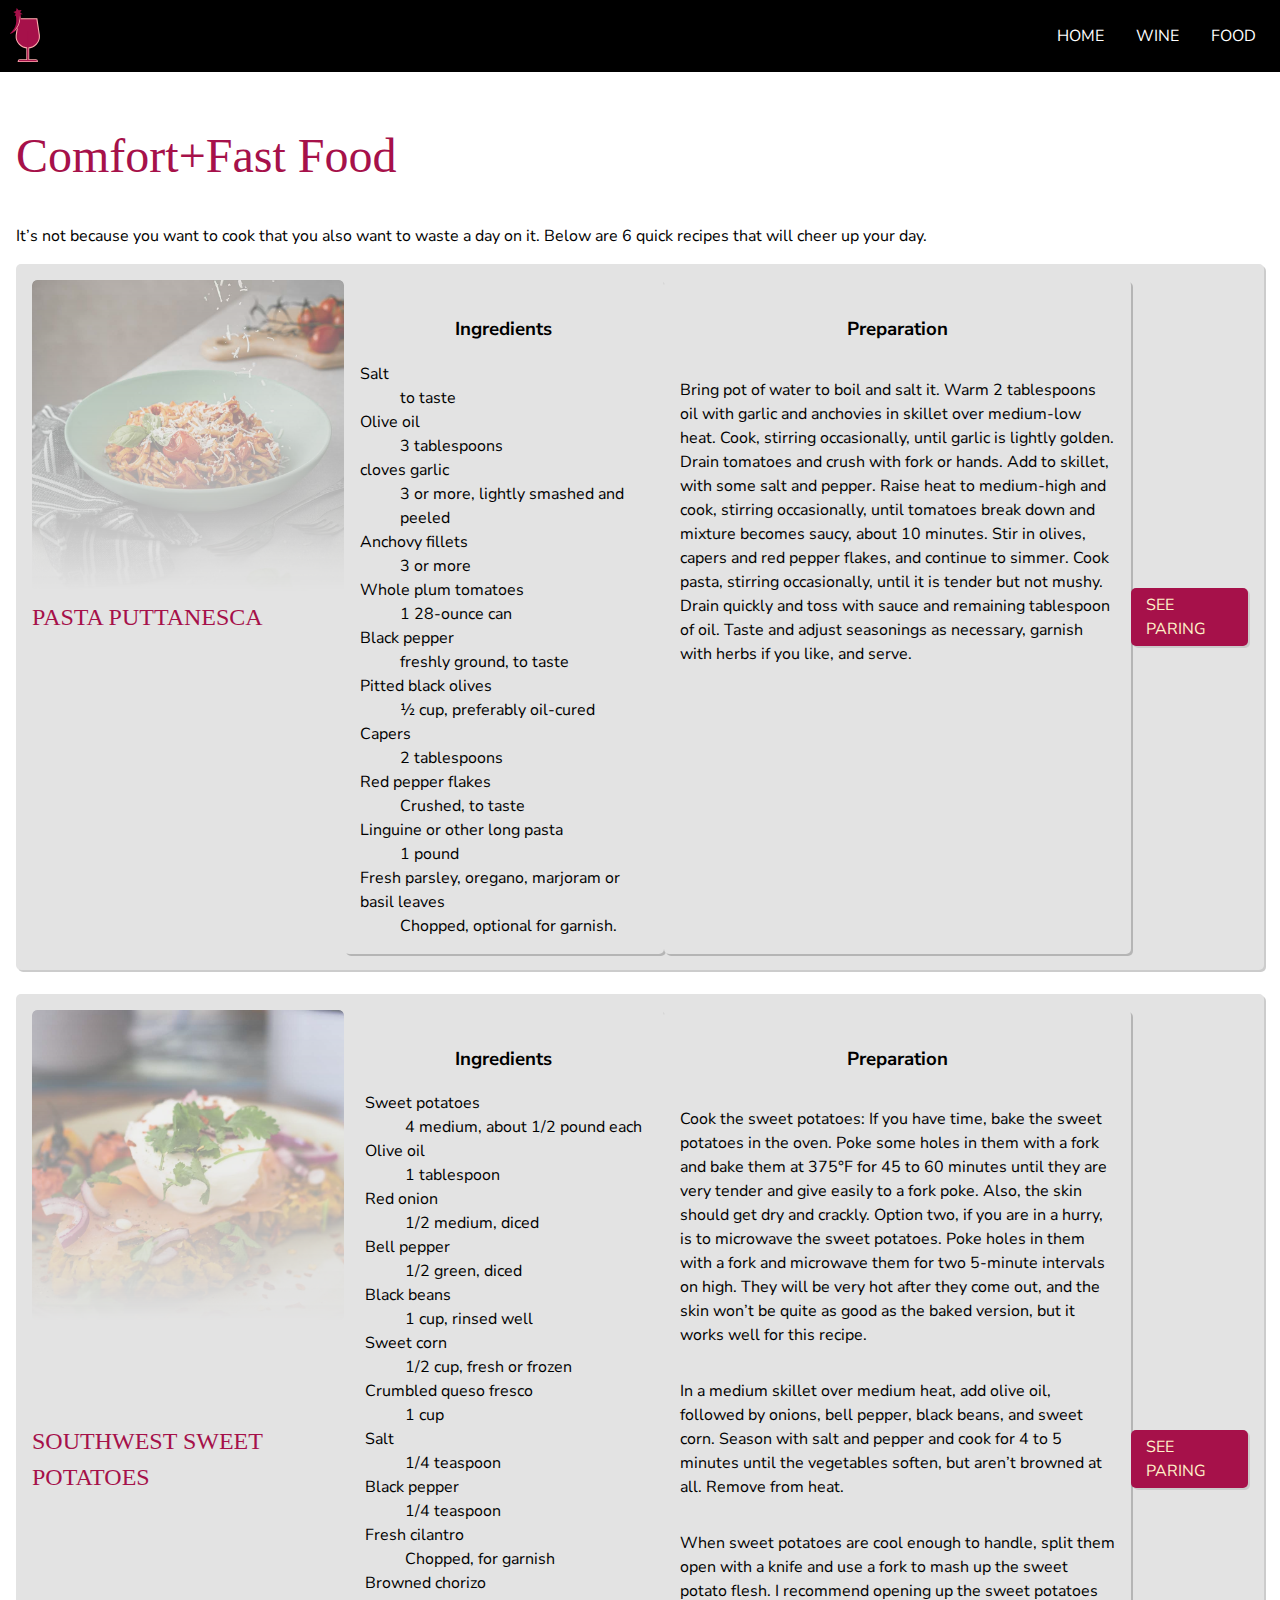
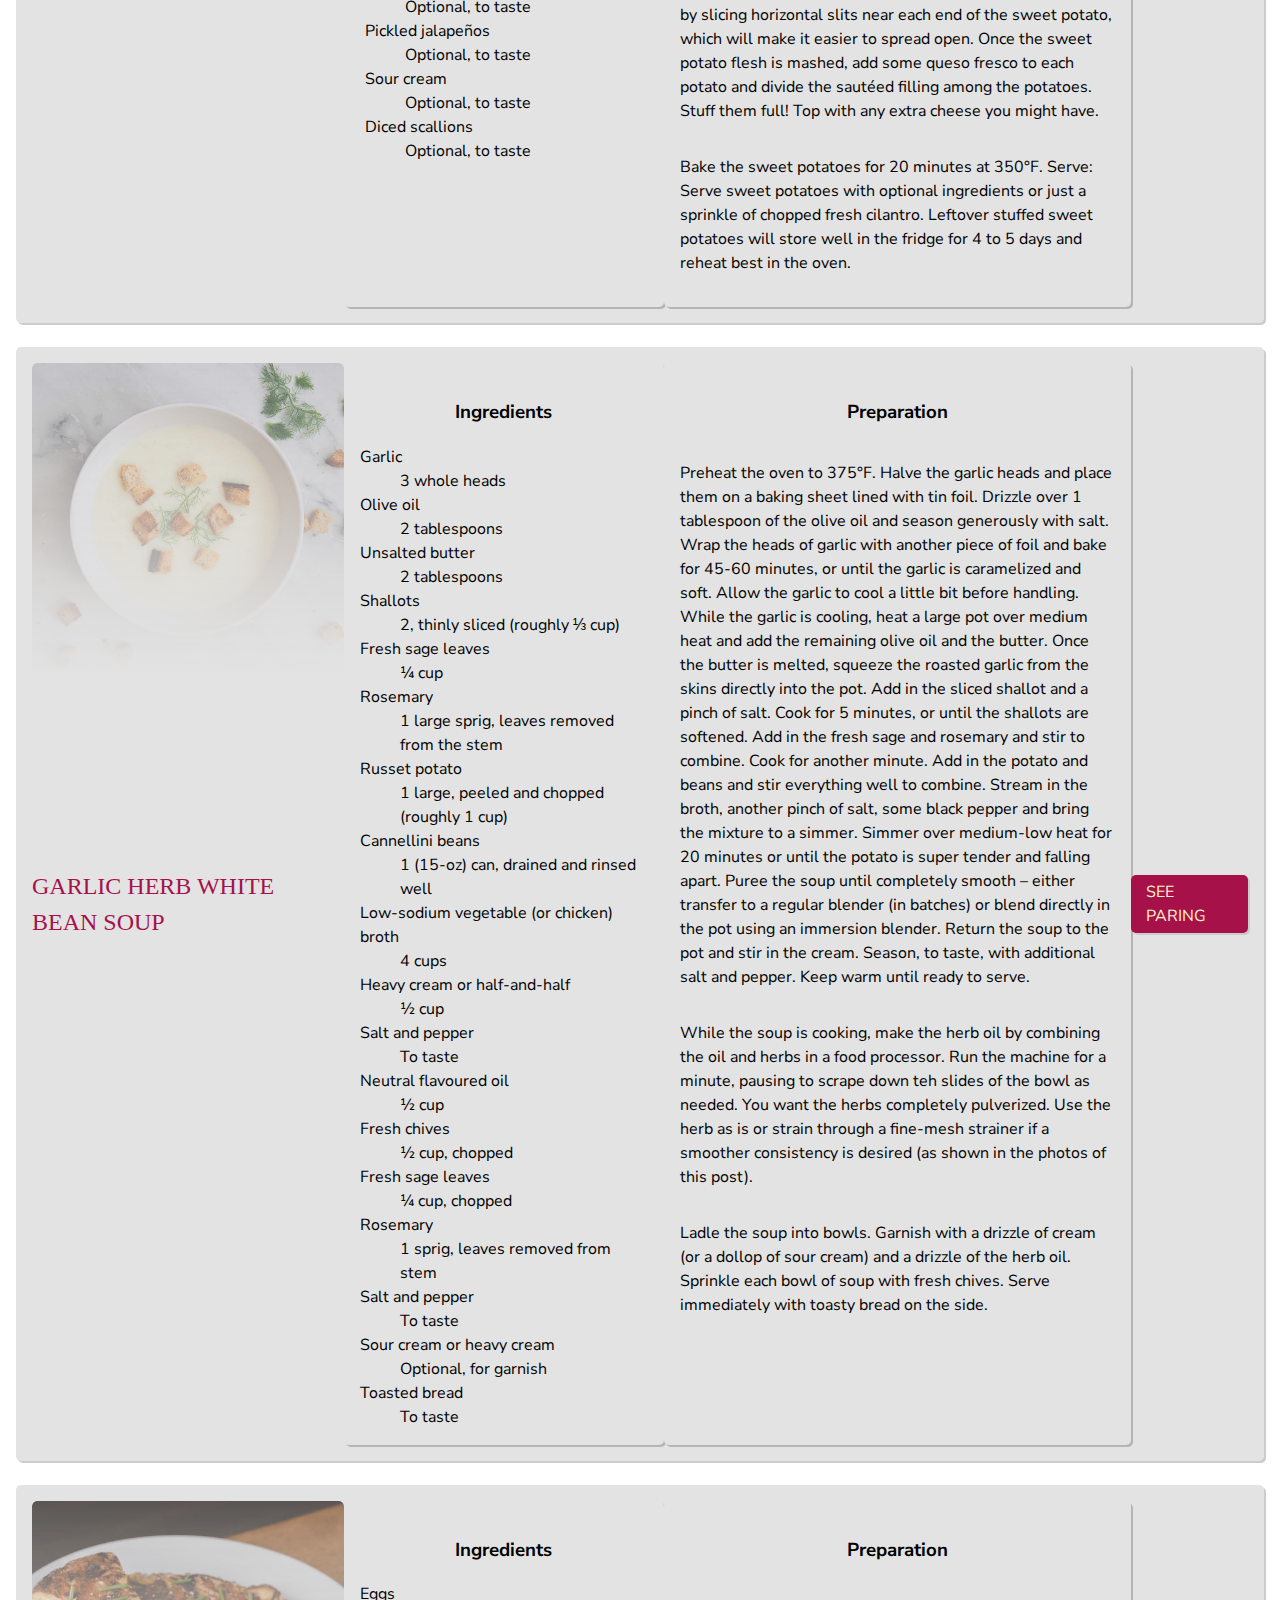
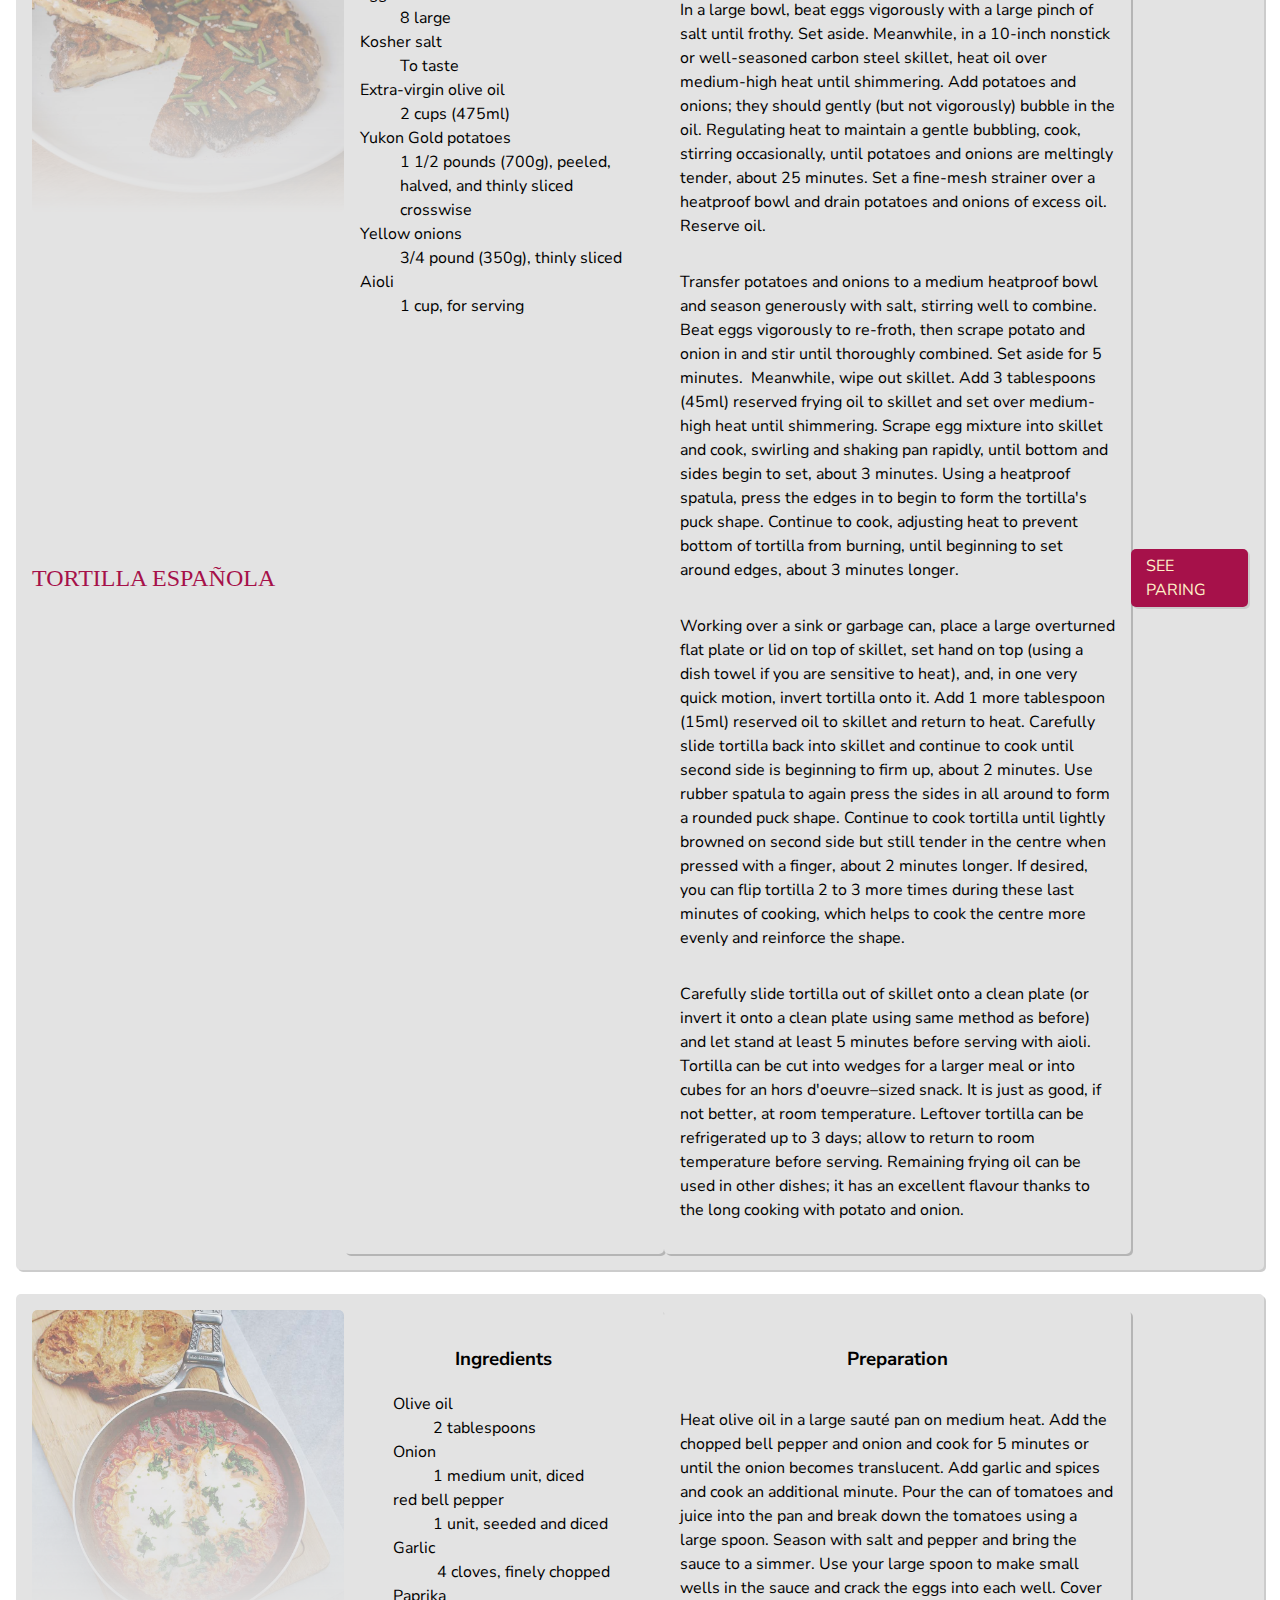
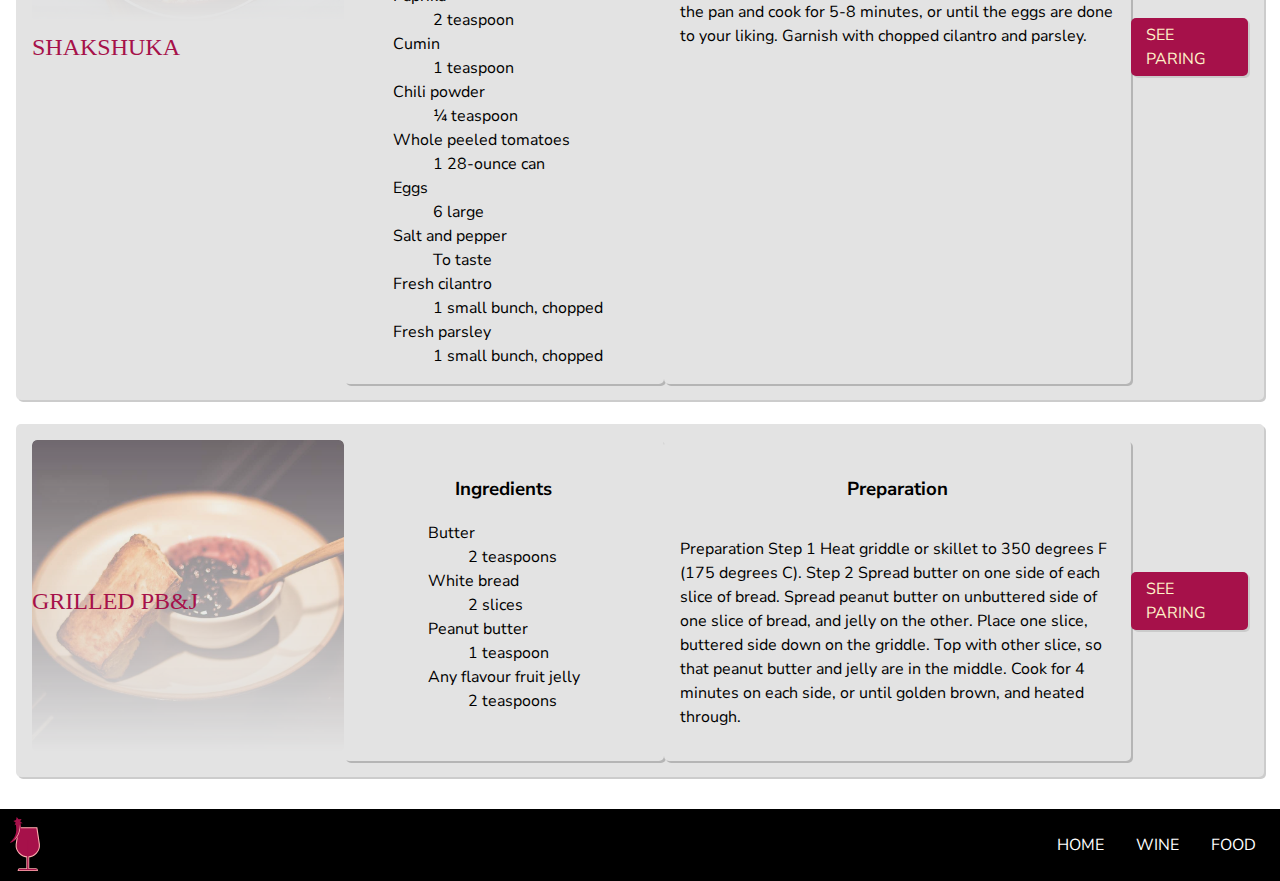
==== commit bf9c991a: "Correct the favicon in Firefox" ====
--- a/food.html
+++ b/food.html
@@ -4,8 +4,8 @@
   <meta charset="utf-8">
   <title>Food</title>
   <meta name="viewport" content="width=device-width,initial-scale=1">
-  <link rel="shortcut icon" type="image/ico" href="images/favicon.ico">
-  <link rel="icon" type="image/png" href="images/favicon-196.png">
+  <link rel="shortcut icon" type="image/ico" href="favicon.ico">
+  <link rel="icon" type="image/png" href="favicon-196.png">
   <link href="css/main.css" rel="stylesheet">
   <link rel="preconnect" href="https://fonts.googleapis.com">
   <link rel="preconnect" href="https://fonts.gstatic.com" crossorigin>
--- a/css/main.css
+++ b/css/main.css
@@ -163,14 +163,14 @@
   text-decoration: none;
   text-transform: uppercase;
   color: #fff1c9;
-  background-color: #ffaeb0;
+  background-color: #a6114a;
   padding: 5px 15px;
   border-radius: 5px;
   box-shadow: 2px 2px rgba(0, 0, 0, .1);
 }
 
 .button:hover, .button-1:hover {
-  color: #ffaeb0;
+  color: #a6114a;
   background-color: #fff1c9;
 }
 
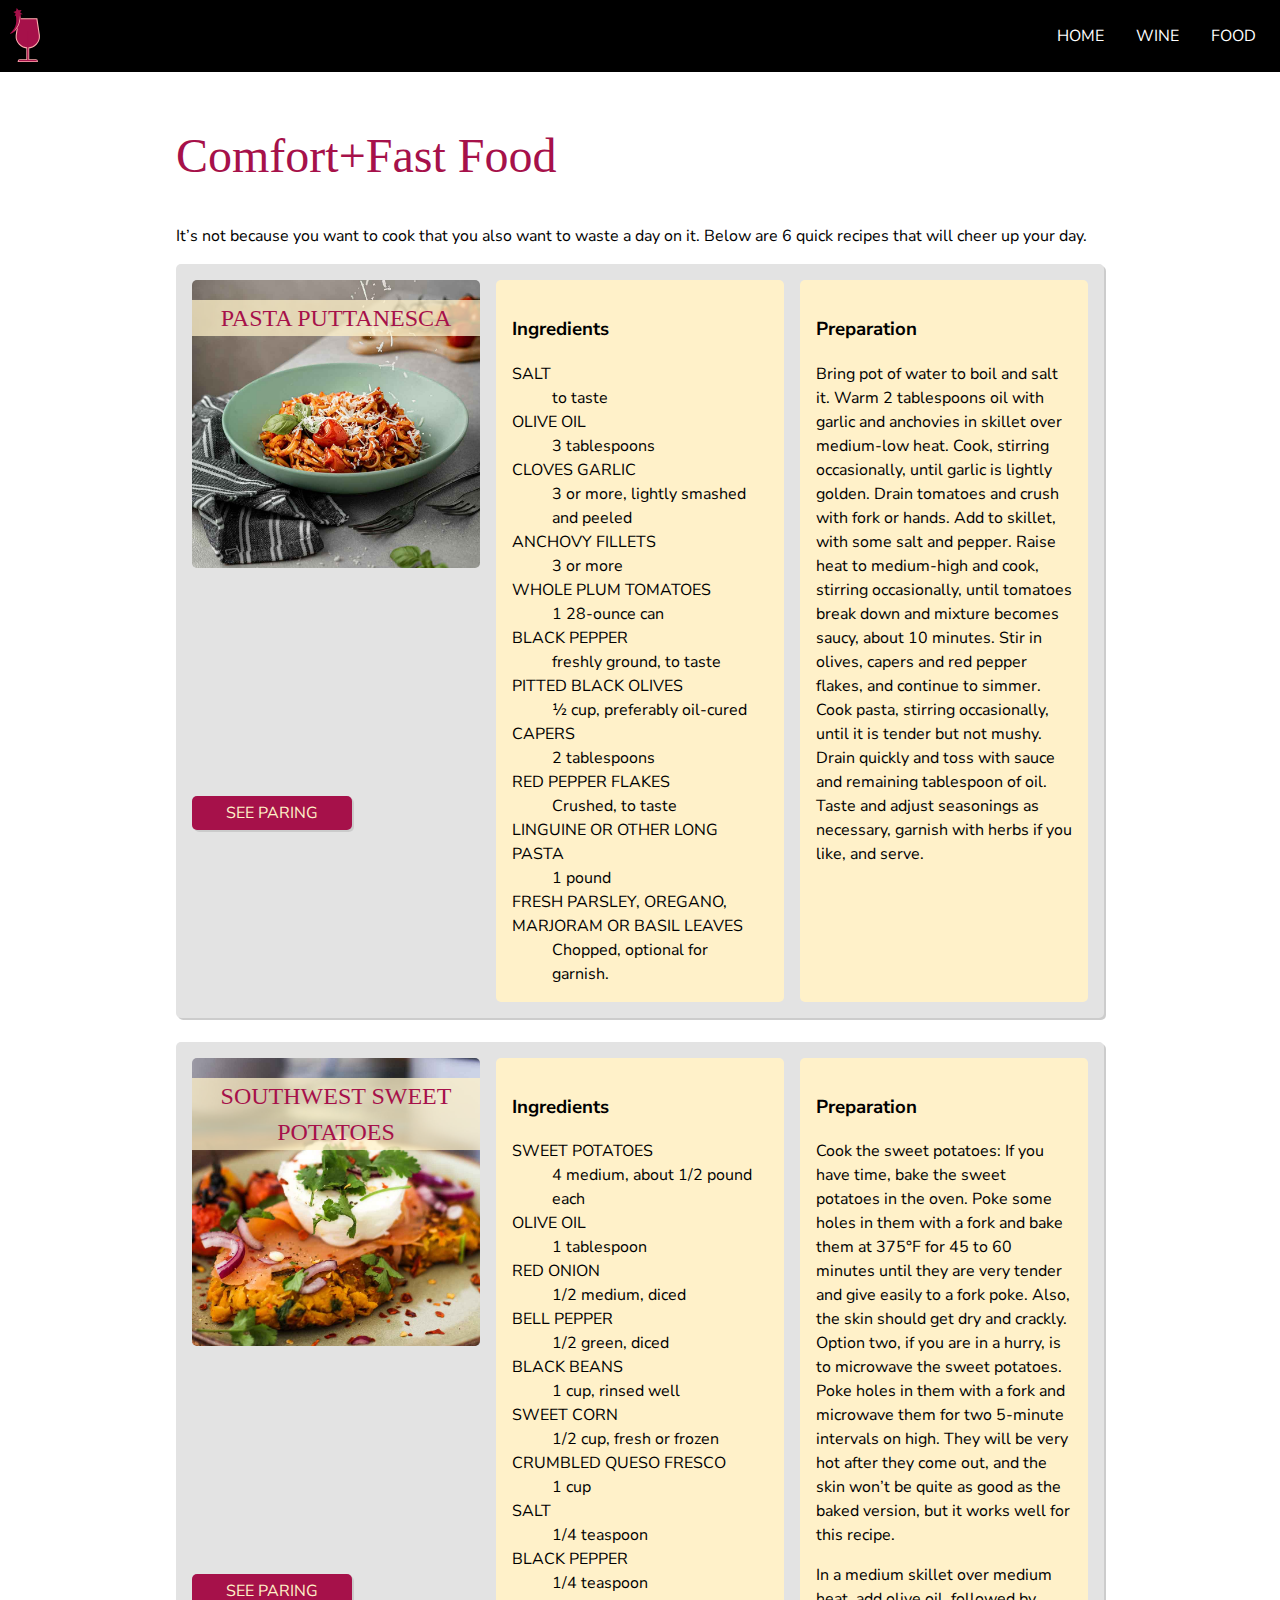
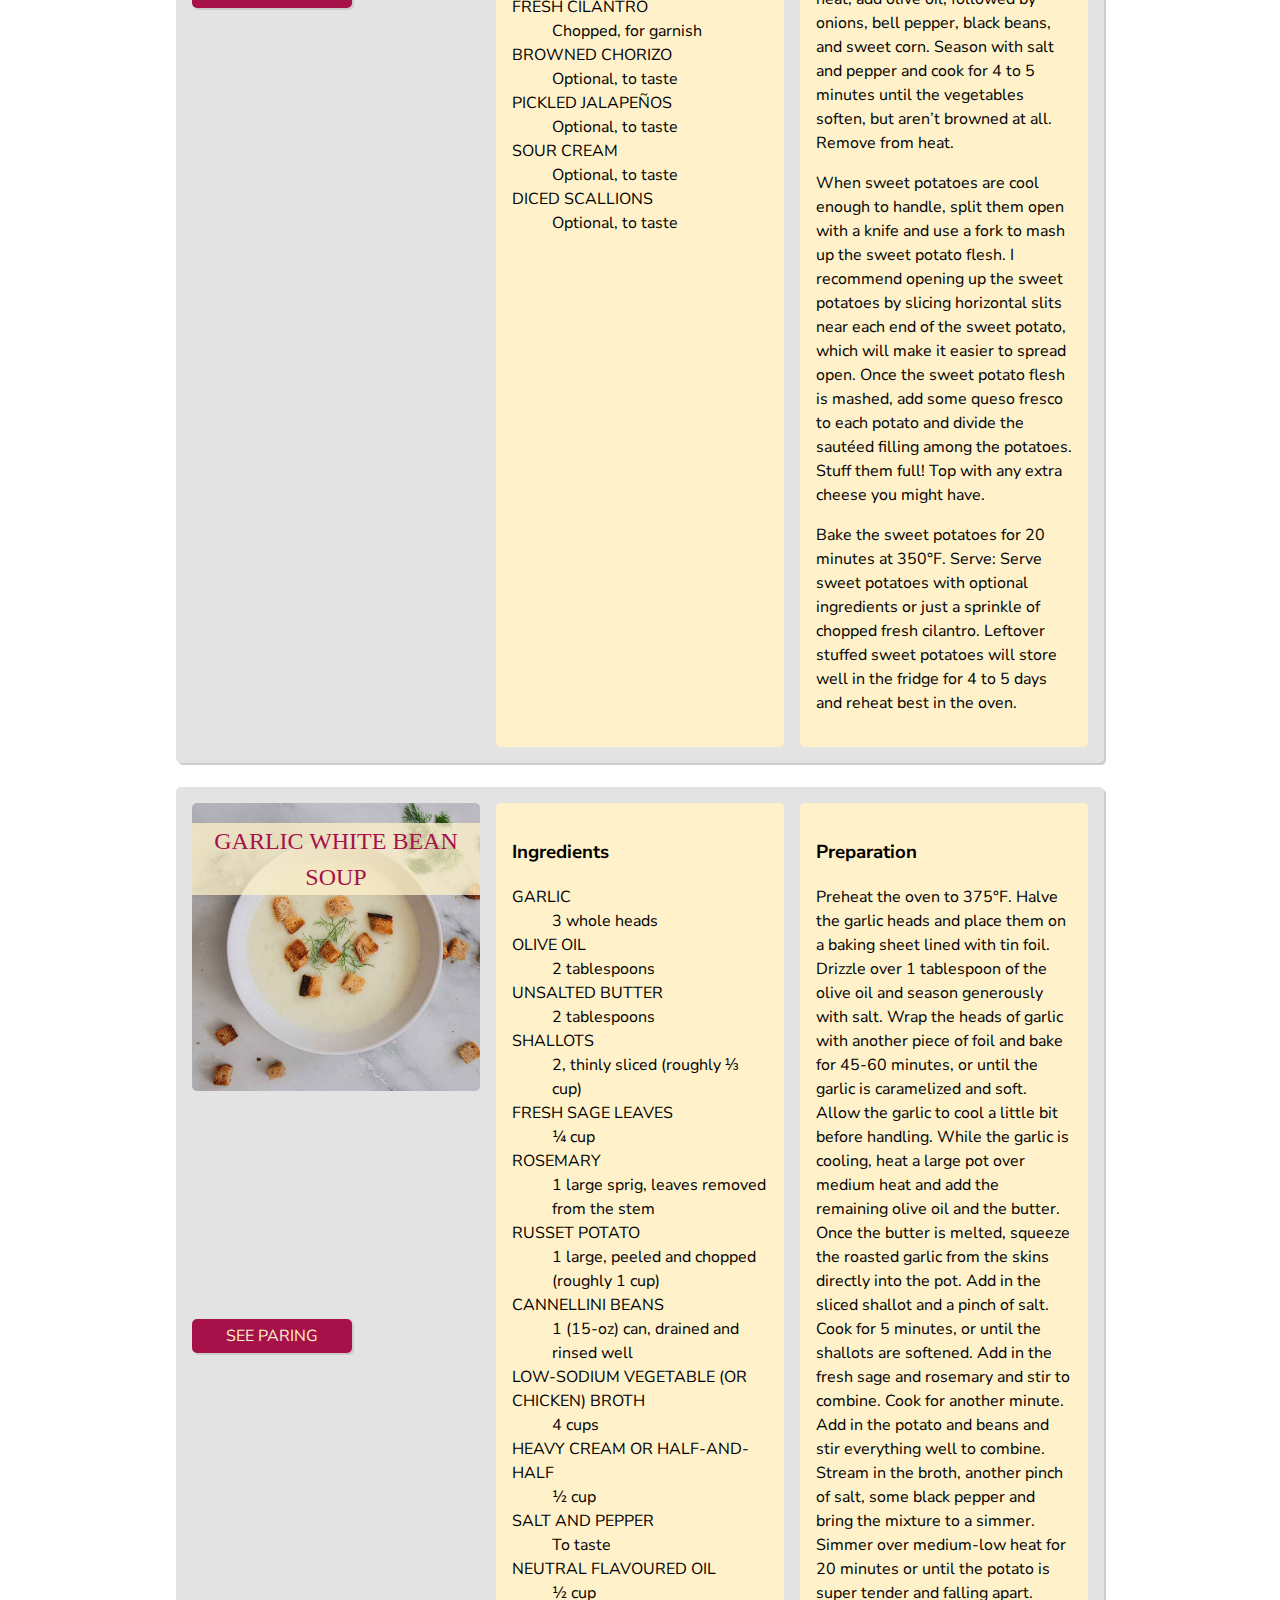
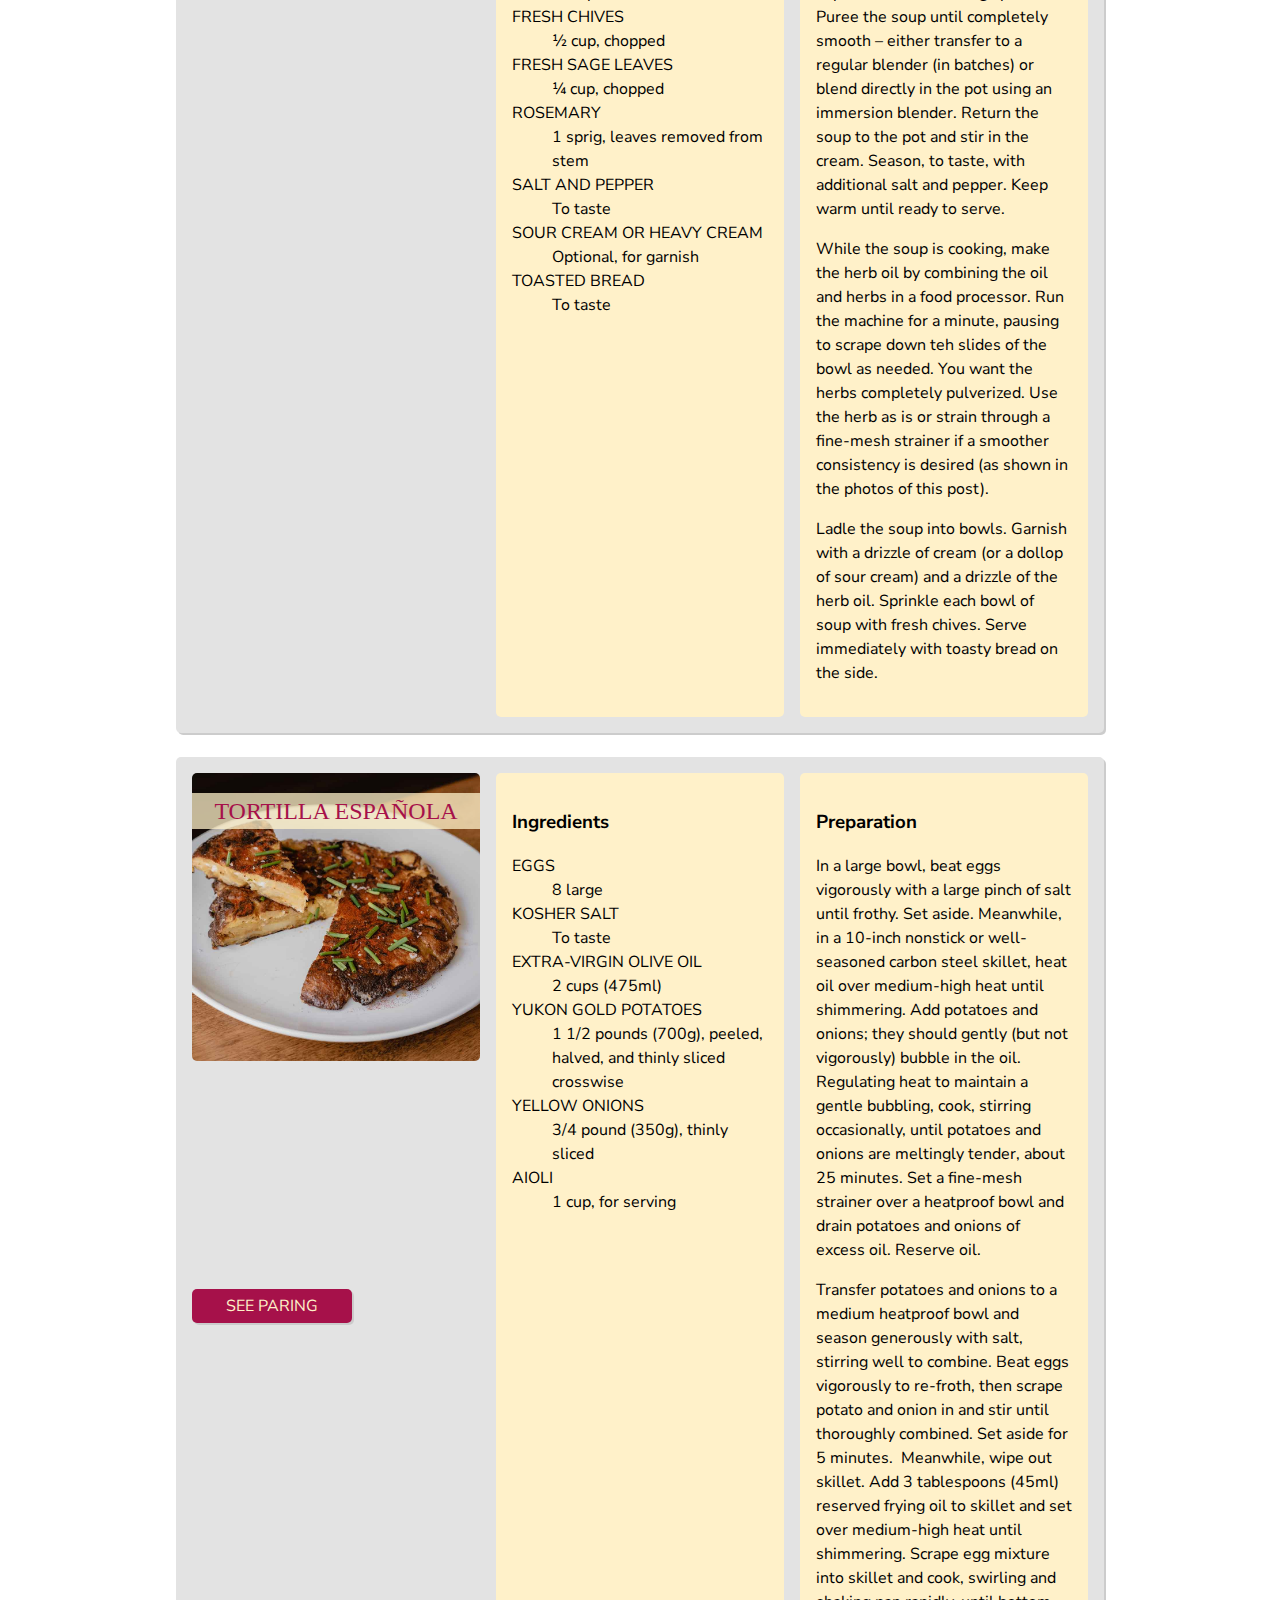
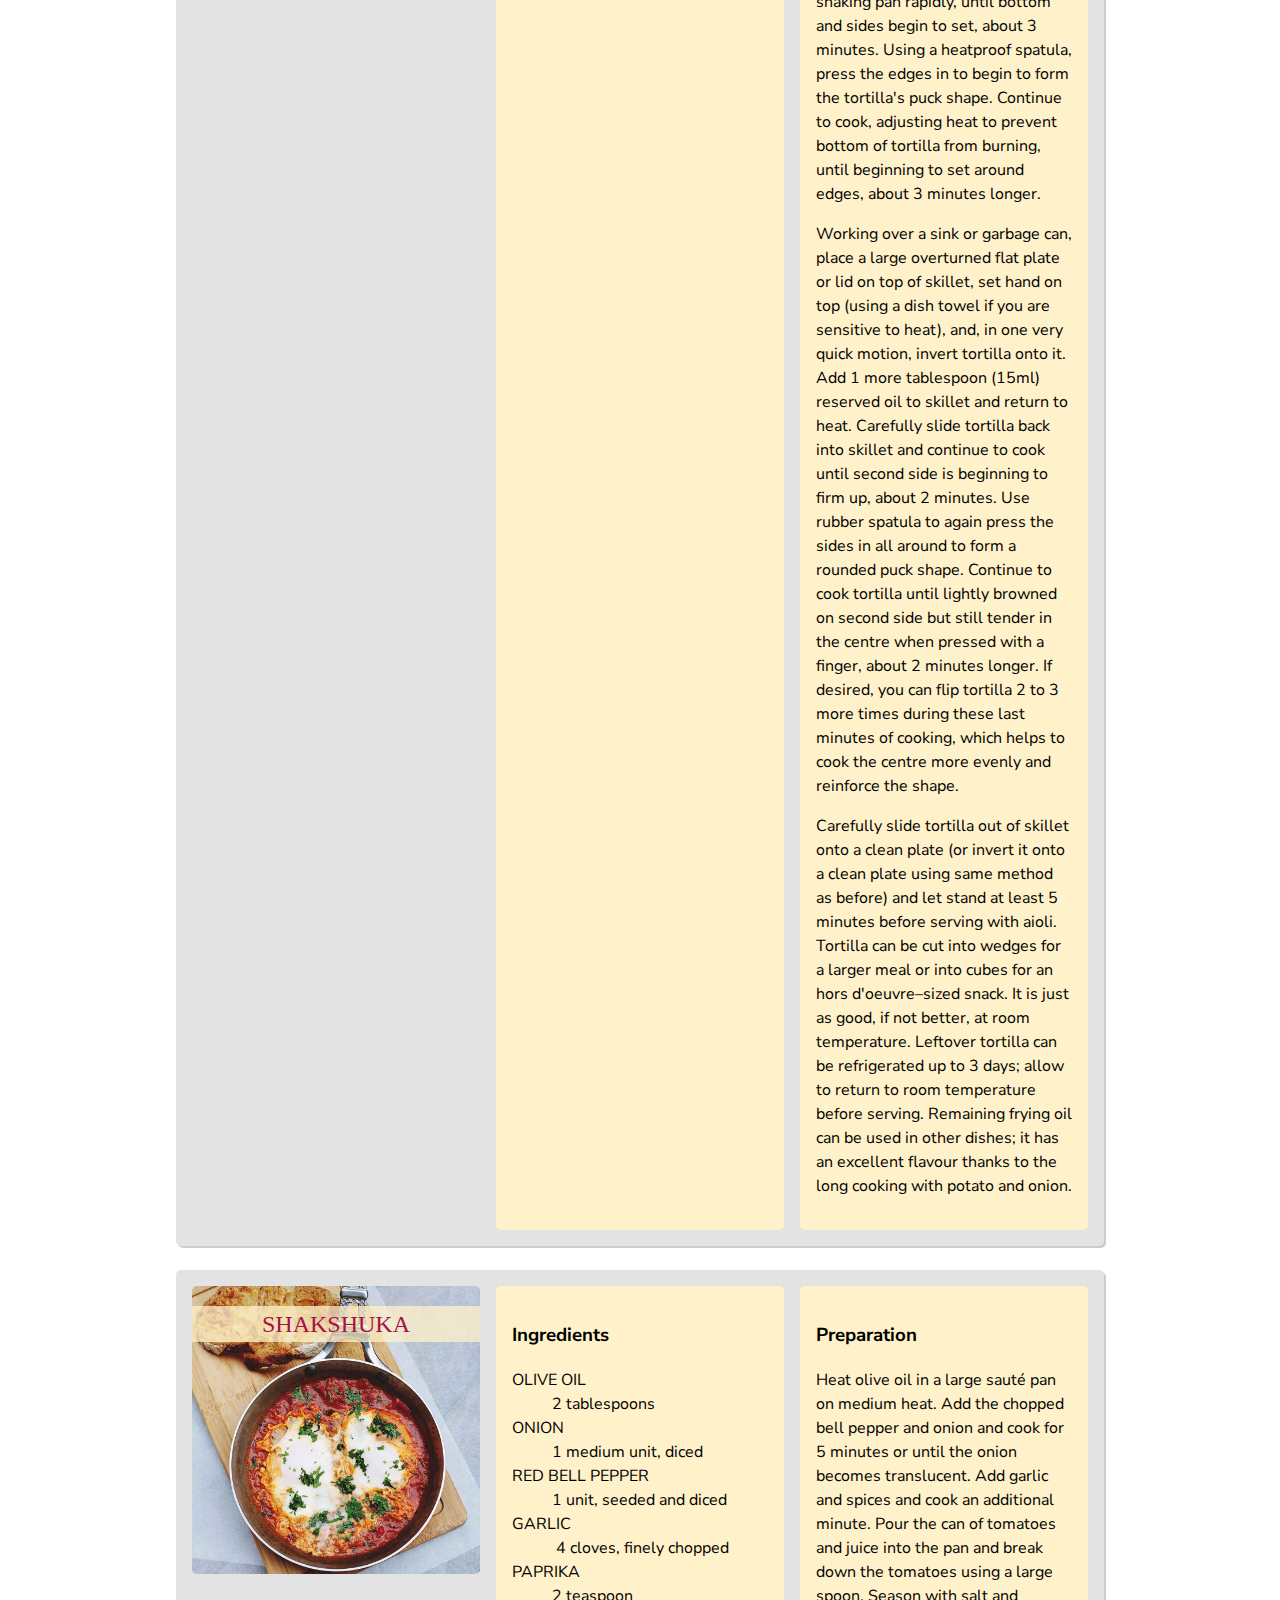
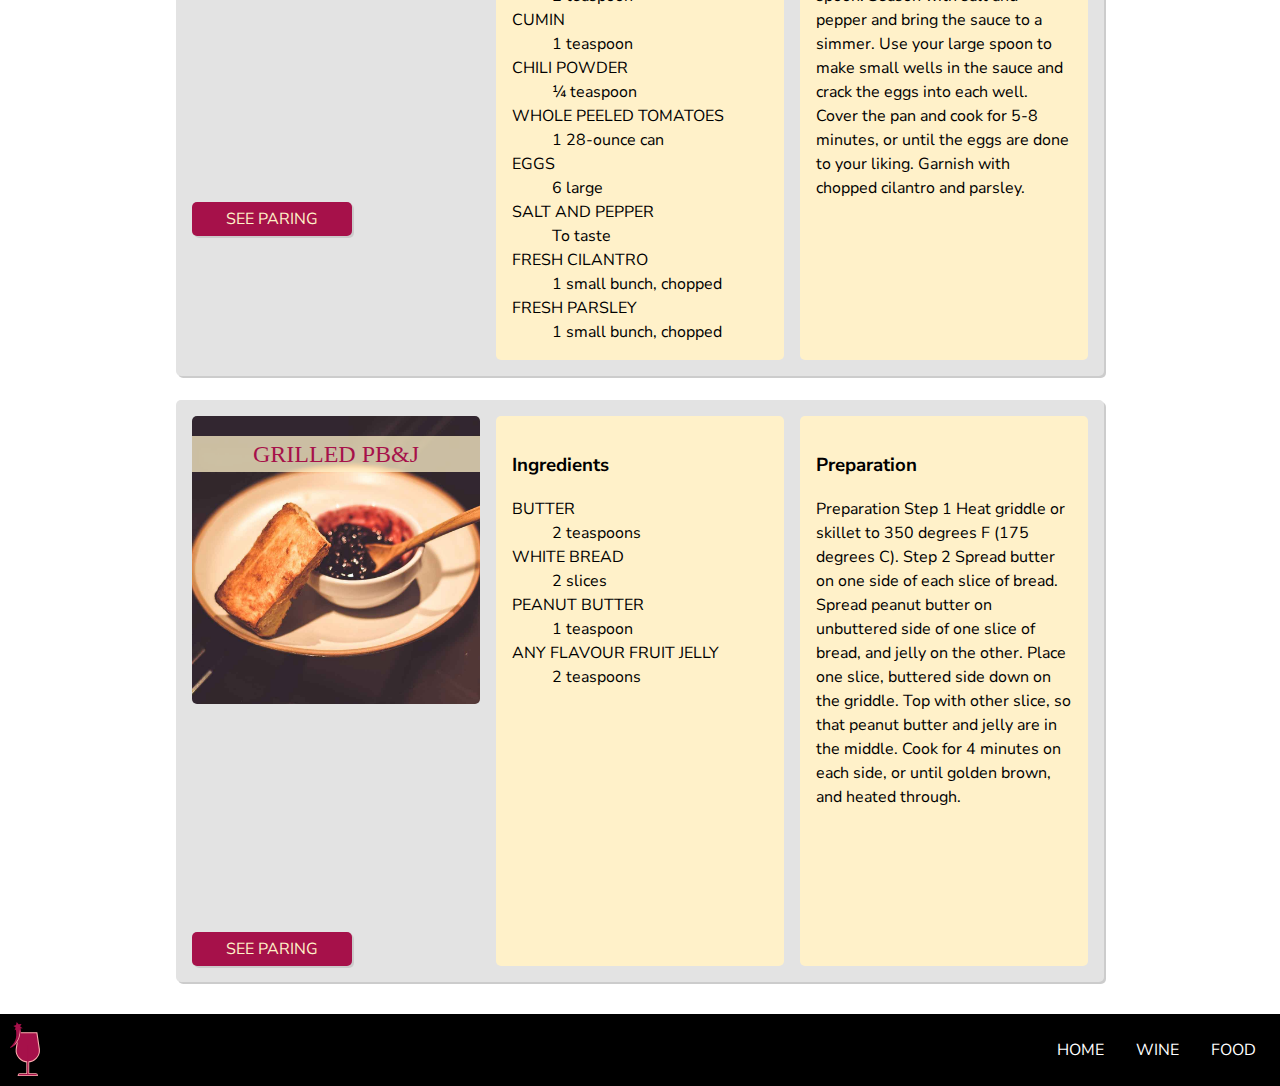
==== commit d99586fe: "Improve the looking of the food cards" ====
--- a/food.html
+++ b/food.html
@@ -18,7 +18,7 @@
     <li><a href="#nav">Jump to navigation</a></li>
     <li><a href="#pasta-puttanesca">Jump to Pasta Puttanesca</a></li>
     <li><a href="#southwest-sweet-potatoes">Jump to Southwest Sweet Potatoes</a></li>
-    <li><a href="#garlic-herb-white-bean-soup">Jump to Garlic Herb White Bean Soup</a></li>
+    <li><a href="#garlic-herb-white-bean-soup">Jump to Garlic White Bean Soup</a></li>
     <li><a href="#tortilla-espanola">Jump to Tortilla Espanola</a></li>
     <li><a href="#shakshuka">Jump to Shakshuka</a></li>
     <li><a href="#grilled-pb&g">Jump to Grilled PB&G</a></li>
@@ -91,7 +91,7 @@
                 <h2 class="recipe-name">Southwest Sweet Potatoes</h2>
                 <div class="ingredients">
                   <h3>Ingredients</h3>
-                  <dl class="ingredients">
+                  <dl>
                     <dt>Sweet potatoes</dt>
                     <dd>4 medium, about 1/2 pound each</dd>
                     <dt>Olive oil</dt>
@@ -143,10 +143,10 @@
 
               <div tabindex="0" id="garlic-herb-white-bean-soup">
                 <li>
-                  <h2 class="recipe-name">Garlic Herb White Bean Soup</h2>
+                  <h2 class="recipe-name">Garlic White Bean Soup</h2>
                   <div class="ingredients">
                     <h3>Ingredients</h3>
-                    <dl class="ingredients">
+                    <dl>
                       <dt>Garlic</dt>
                       <dd>3 whole heads</dd>
                       <dt>Olive oil</dt>
@@ -203,7 +203,7 @@
                         <p>Ladle the soup into bowls. Garnish with a drizzle of cream (or a dollop of sour cream) and a drizzle of the herb oil.
                           Sprinkle each bowl of soup with fresh chives. Serve immediately with toasty bread on the side.</p>
                         </div>
-                        <img class="recipe-img" src="images/garlic-soup.jpg" alt="Dish of Garlic Herb White Bean Soup">
+                        <img class="recipe-img" src="images/garlic-soup.jpg" alt="Dish of Garlic White Bean Soup">
                         <a class="button-1" href="wine.html#cinsault">See Paring</a>
                       </li>
                     </div>
@@ -213,7 +213,7 @@
                         <h2 class="recipe-name">Tortilla Española</h2>
                         <div class="ingredients">
                           <h3>Ingredients</h3>
-                          <dl class="ingredients">
+                          <dl>
                             <dt>Eggs</dt>
                             <dd>8 large</dd>
                             <dt>Kosher salt</dt>
@@ -251,7 +251,7 @@
                           <h2 class="recipe-name">Shakshuka</h2>
                           <div class="ingredients">
                             <h3>Ingredients</h3>
-                            <dl class="ingredients">
+                            <dl>
                               <dt>Olive oil  </dt>
                               <dd>2 tablespoons</dd>
@@ -303,7 +303,7 @@
                             <h2 class="recipe-name">Grilled PB&J</h2>
                             <div class="ingredients">
                               <h3>Ingredients</h3>
-                              <dl class="ingredients">
+                              <dl>
                                 <dt>Butter</dt>
                                 <dd>2 teaspoons</dd>
                                 <dt>White bread --- a/css/main.css
+++ b/css/main.css
@@ -132,7 +132,6 @@
   grid-column: 1;
   grid-row: 1;
   padding: 0;
-  mask-image: linear-gradient(to top, rgba(0, 0, 0, 0) 0%, rgba(0, 0, 0, .65) 100%);
 }
 
 .icon {
@@ -185,7 +184,7 @@
   gap: 1.5rem;
 }
 
-.card li, .harmonization-card, .recipe ul div {
+.card li, .harmonization-card, .recipe>ul>div {
   padding: 1rem;
   width: 20rem;
   min-width: 20rem;
@@ -257,19 +256,37 @@
   display: grid;
   grid-template-columns: 1fr;
   grid-template-rows: 4fr;
+  gap: 1rem;
 }
 
 .recipe-img {
   grid-column: 1;
   grid-row: 1;
-  mask-image: linear-gradient(to top, rgba(0, 0, 0, 0) 0%, rgba(0, 0, 0, .65) 100%);
 }
 
 .recipe-name {
   grid-column: 1;
   grid-row: 1;
   z-index: 1;
-  align-self: flex-end;
+  text-align: center;
+  align-self: flex-start;
+  background-color: rgba(255, 241, 201, .75);
+}
+
+.ingredients, .preparation {
+  background-color: #fff1c9;
+  border-radius: 5px;
+  padding: 1rem;
+}
+
+.ingredients dt{
+  text-transform: uppercase;
+}
+
+.button-1 {
+  align-self: flex-start;
+  text-align: center;
+  max-width: 10rem;
 }
 
 @media only screen and (min-width: 40em) {
@@ -309,8 +326,9 @@
   .harmonization-card li {
     display: grid;
     grid-template-columns: 1fr 3fr 1fr;
-    grid-template-rows: 2fr;
-    align-items: flex-end;
+    grid-template-rows: 1fr 1fr;
+    align-items: center;
+    gap: 2rem;
   }
 
   .harmonization-card li img {
@@ -328,14 +346,21 @@
 
   .harmonization-card li a {
     grid-column: 3;
+    text-align: center;
+    width: 10rem;
+  }
+
+  .recipe-name {
+    font-size: 2.5rem;
   }
 
 }
 
 @media only screen and (min-width: 63em) {
 
-  .intro img {
-    max-height: 40rem;
+  main {
+    padding: 0 10rem;
+    align-content: center;
   }
 
   .intro h1 {
@@ -373,35 +398,38 @@
 
   .recipe ul div li {
     display: grid;
-    grid-template-columns: 2fr 2fr 3fr .75fr;
-    grid-template-rows: 1fr;
+    grid-template-columns: 1fr 1fr 1fr;
+    grid-template-rows: 500px 1fr;
+    gap: 1rem;
   }
 
   .recipe-name {
     grid-column: 1;
     grid-row: 1;
-    align-self: center;
+    font-size: 1.5rem;
   }
 
   .ingredients {
     grid-column: 2;
-    grid-row: 1;
+    grid-row: 1 / -1;
   }
 
   .preparation {
     grid-column: 3;
+    grid-row: 1 / -1;
+  }
+
+  .recipe-img {
+    grid-column: 1;
     grid-row: 1;
   }
 
-  .recipe-img {
-    grid-column: 1;
-    grid-row: 1;
-  }
-
   .button-1 {
-    grid-column: 4;
-    grid-row: 1;
-    align-self: center;
-  }
-
-}
+    grid-column: 1;
+    grid-row: 2;
+    align-self: flex-start;
+    text-align: center;
+    max-width: 10rem;
+  }
+
+}
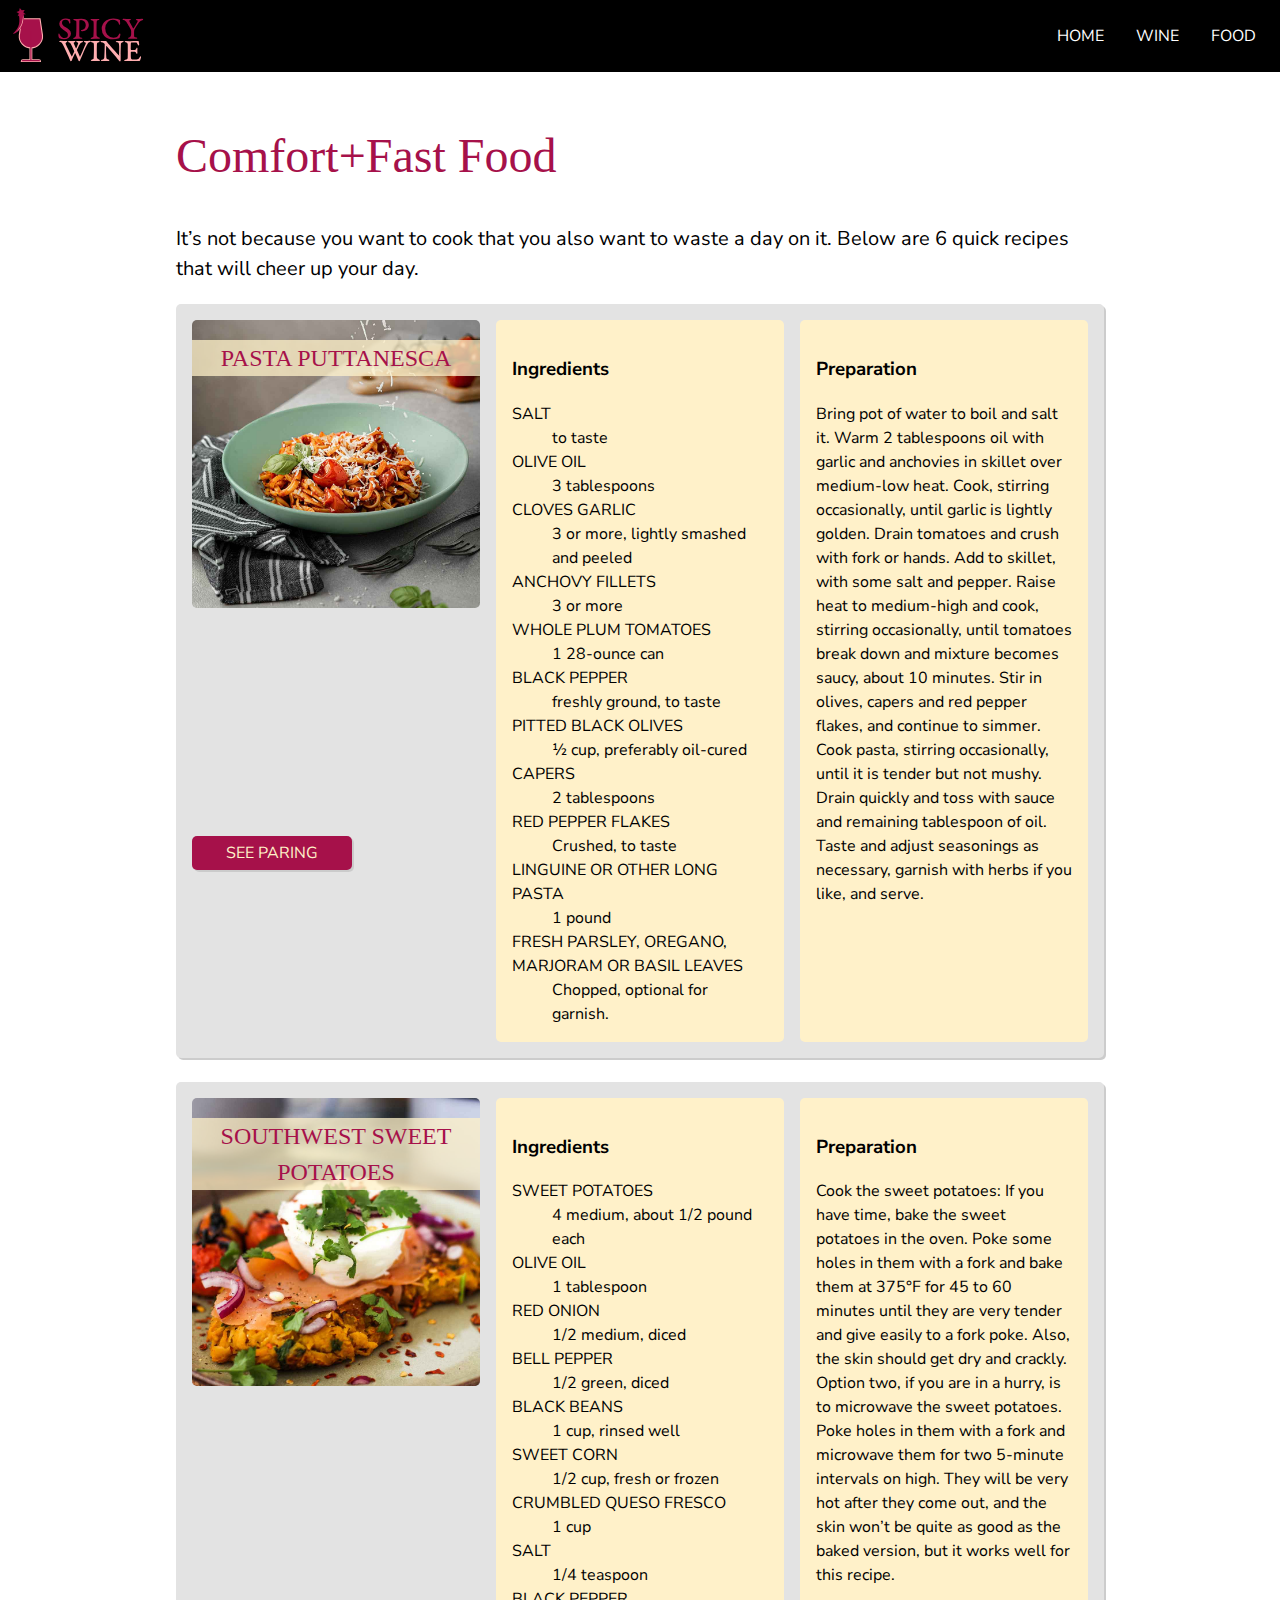
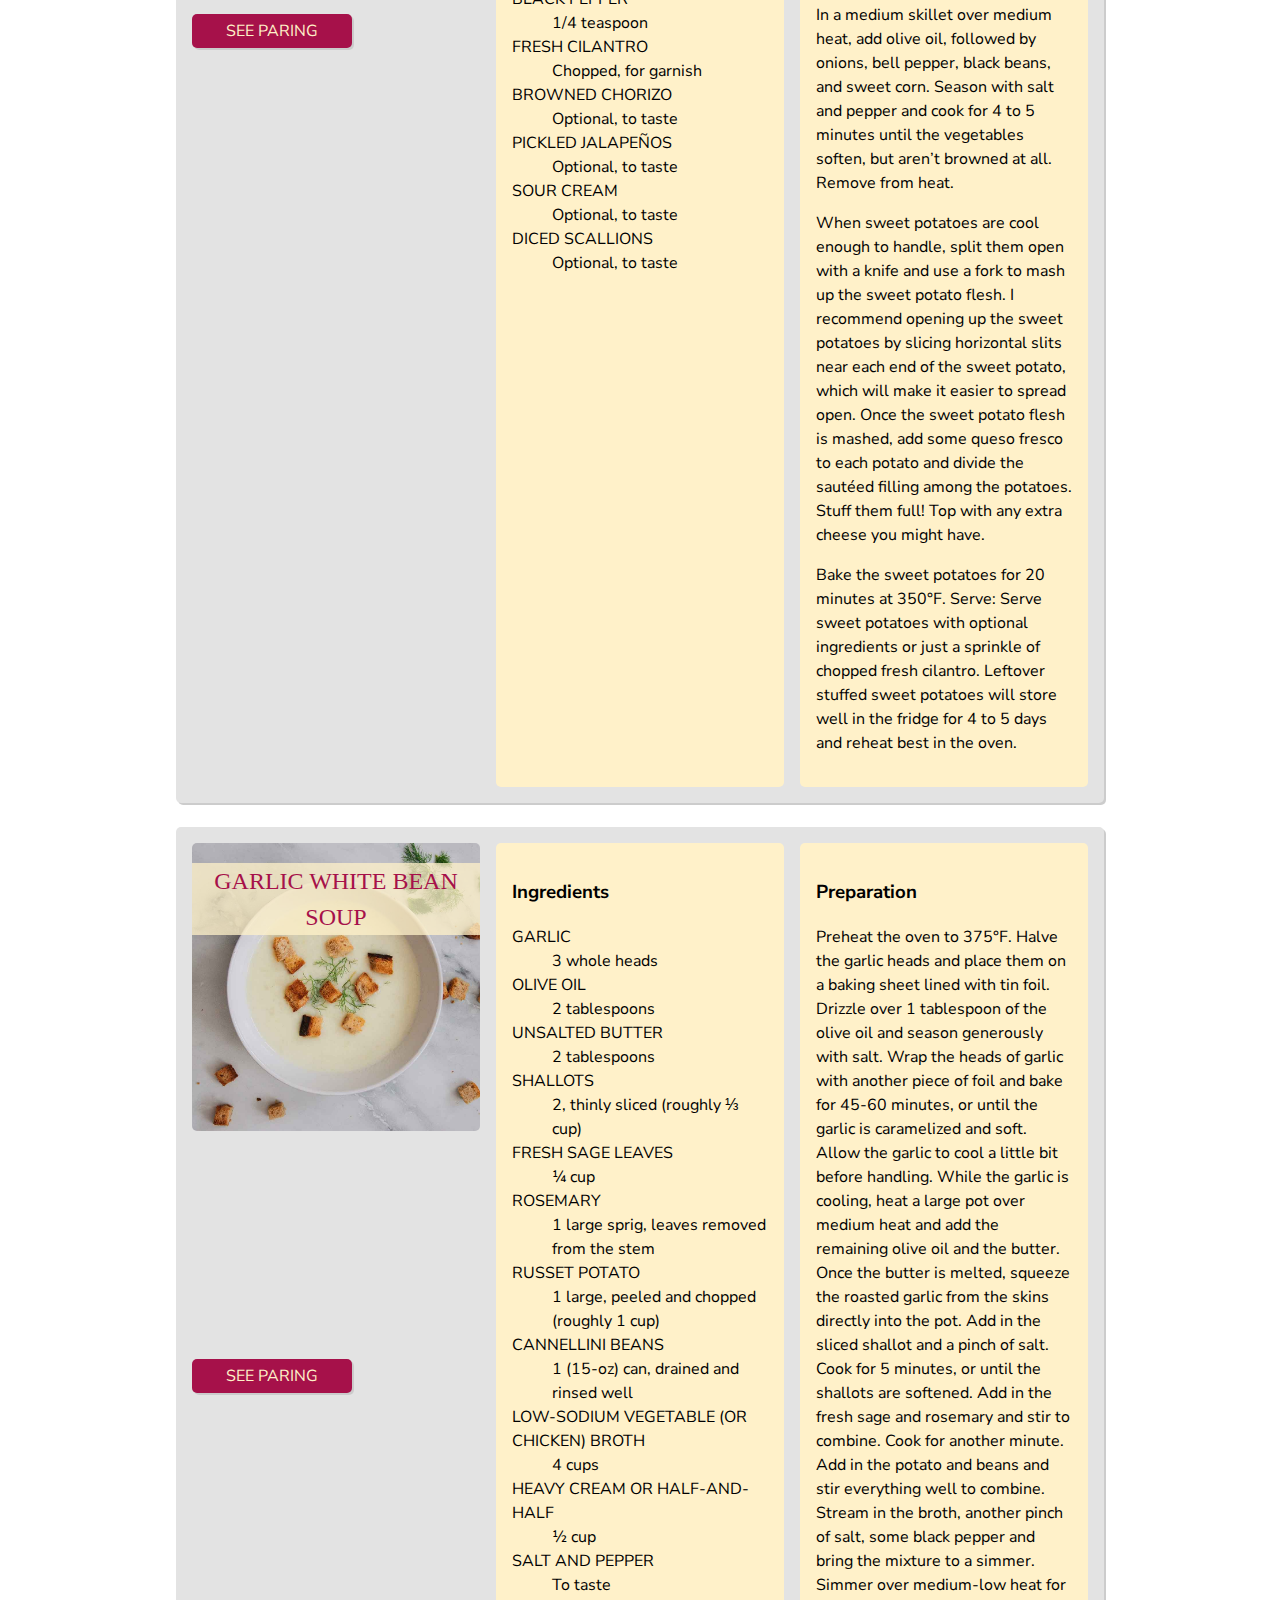
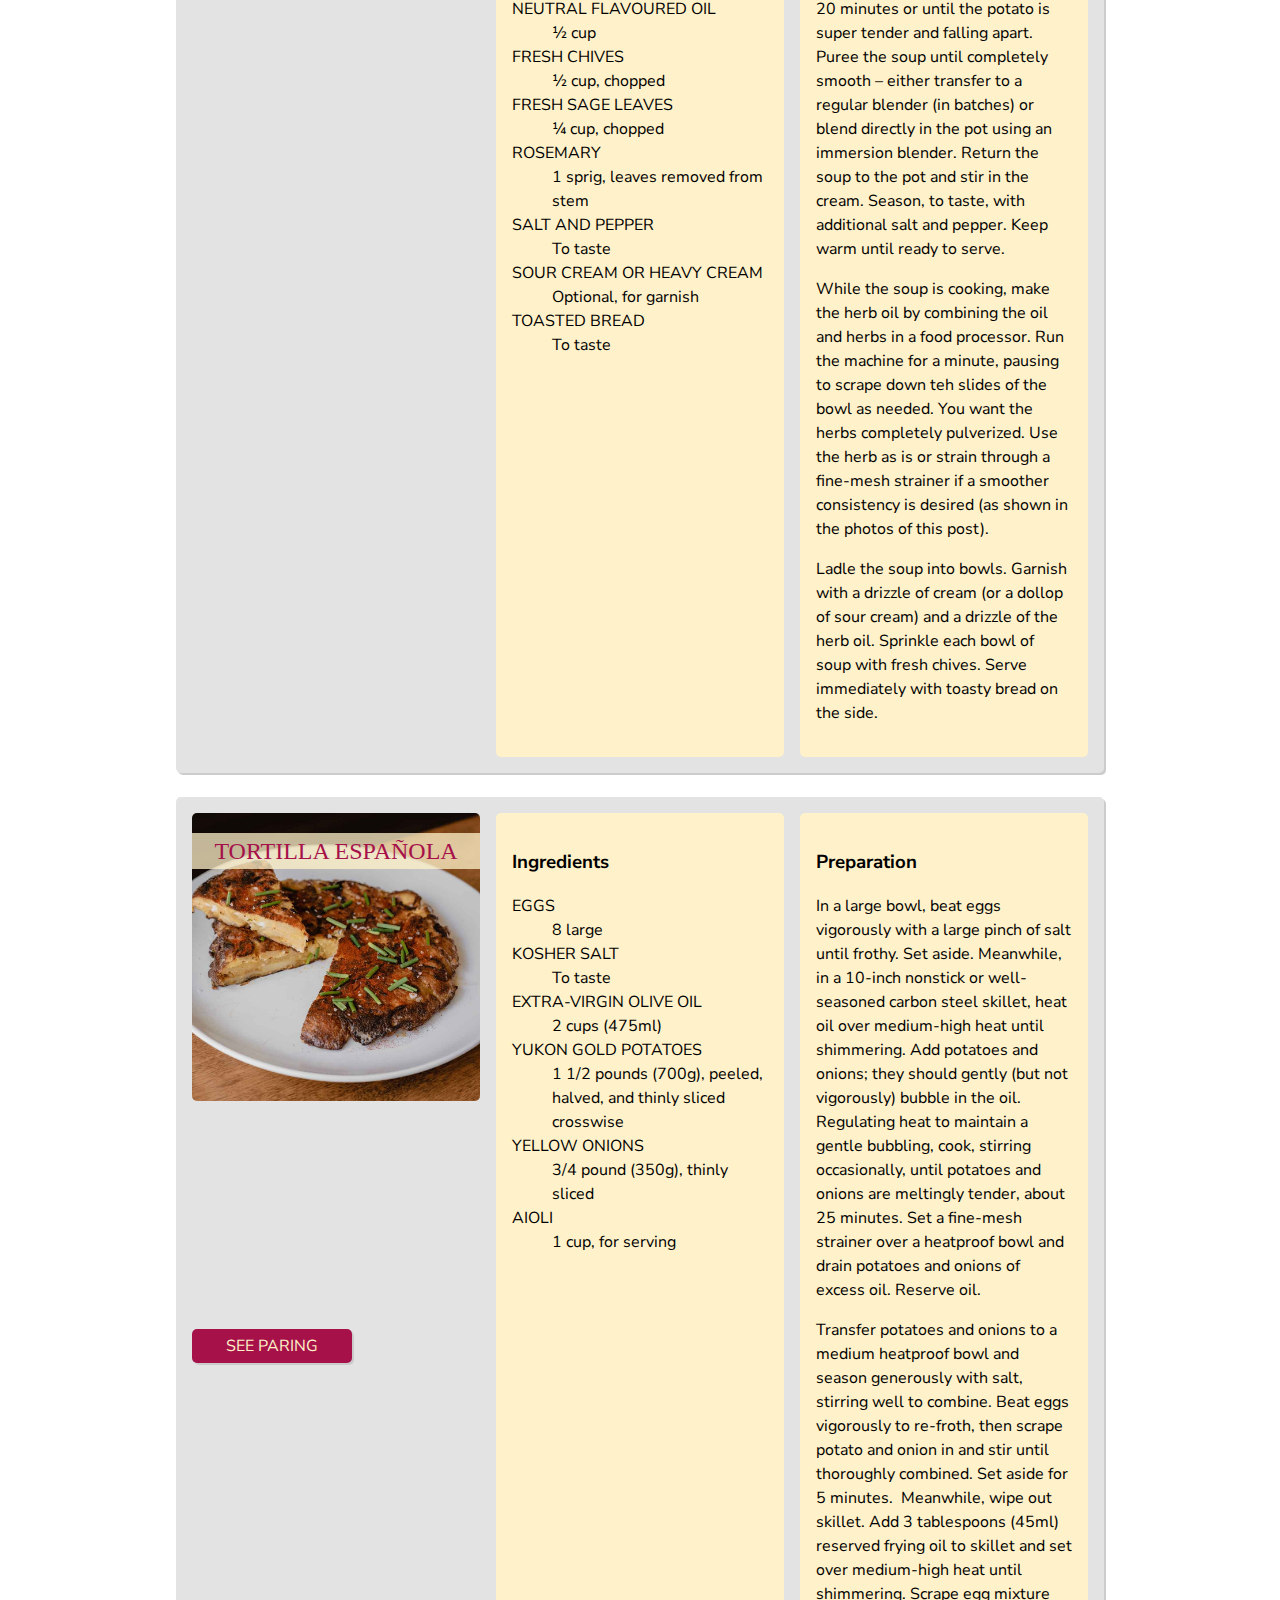
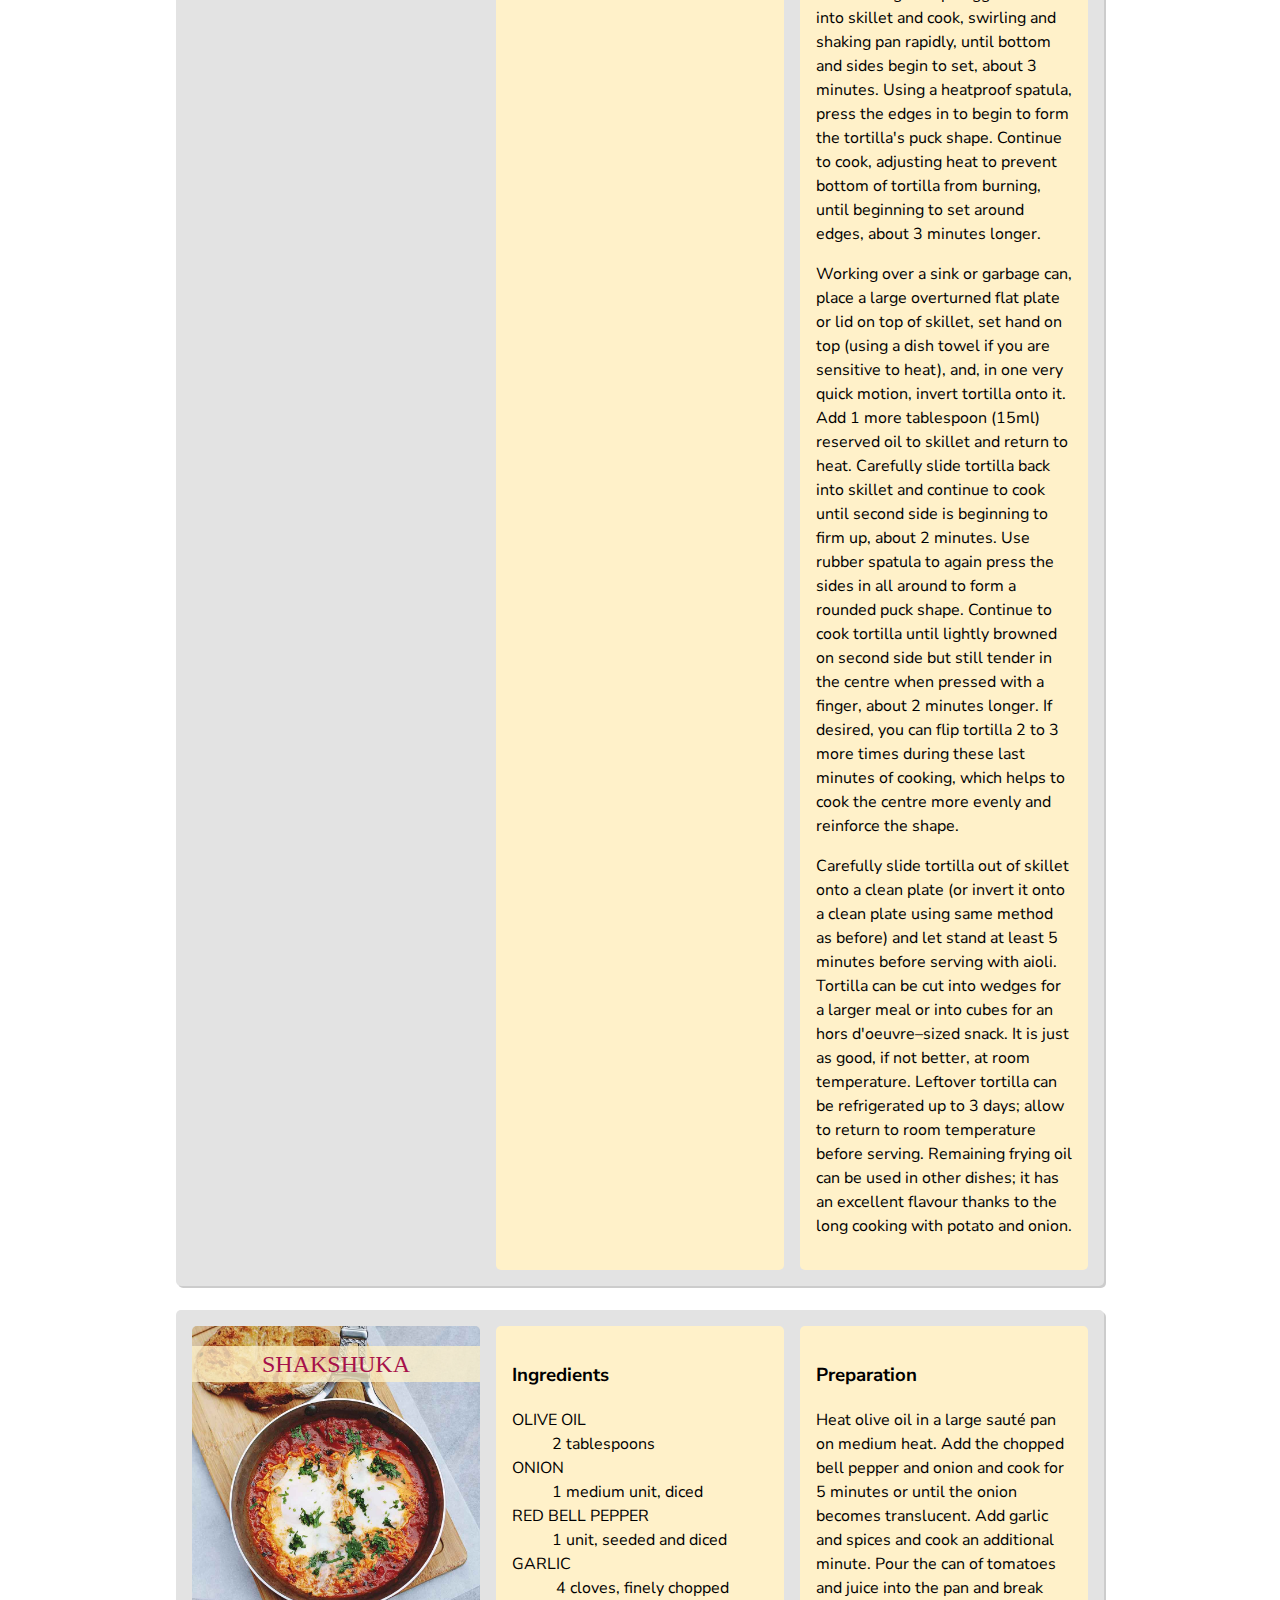
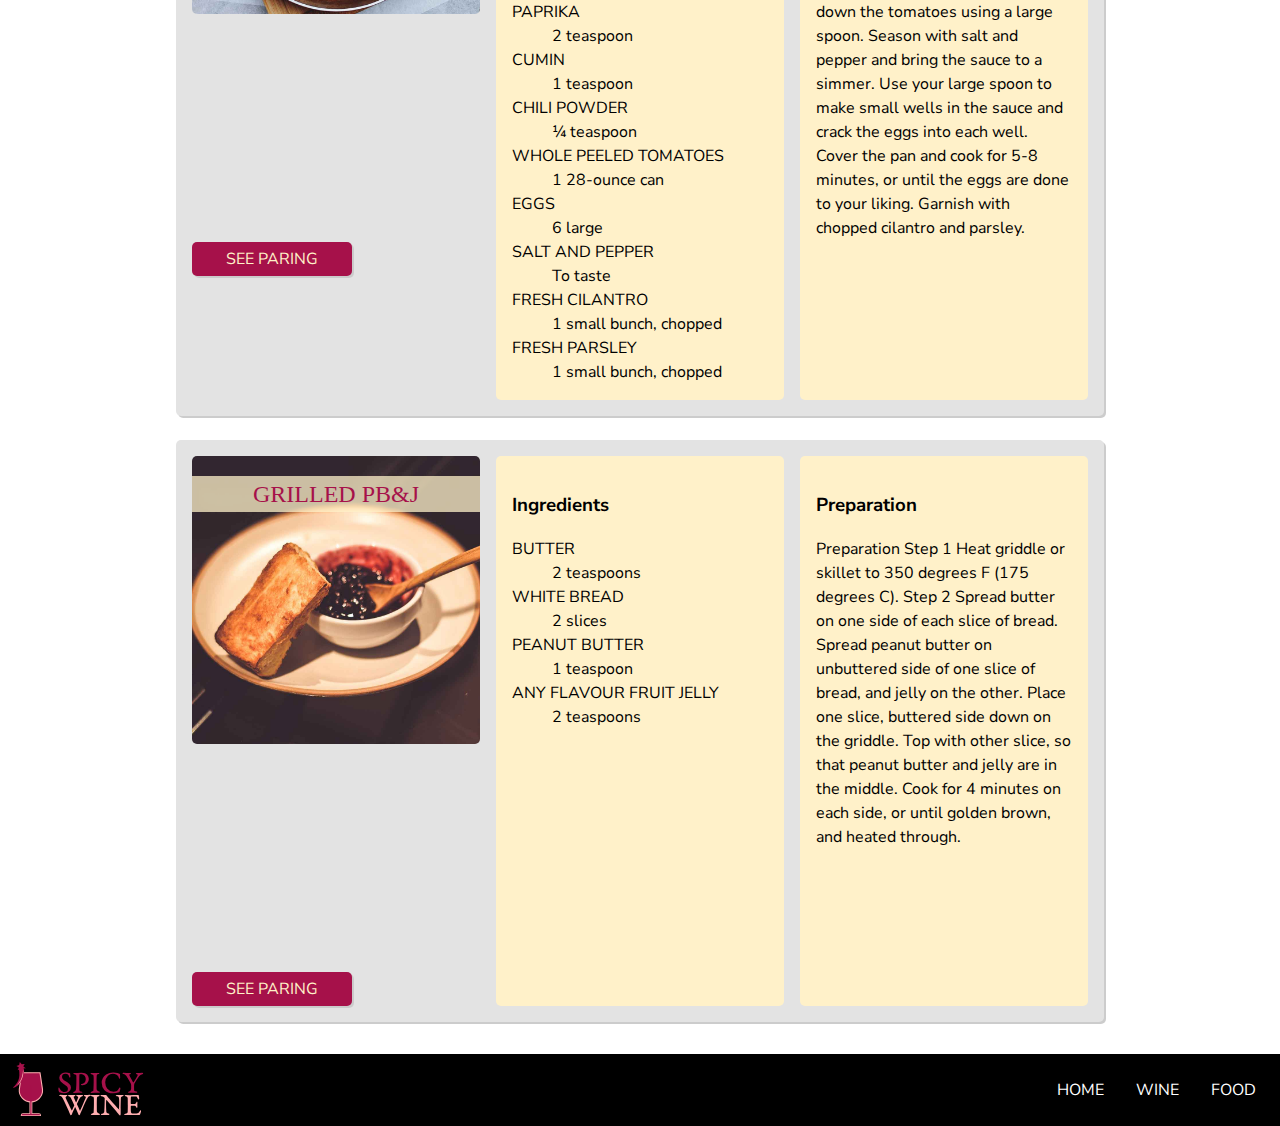
==== commit 8f906c50: "Clean up CSS file" ====
--- a/food.html
+++ b/food.html
@@ -7,9 +7,7 @@
   <link rel="shortcut icon" type="image/ico" href="favicon.ico">
   <link rel="icon" type="image/png" href="favicon-196.png">
   <link href="css/main.css" rel="stylesheet">
-  <link rel="preconnect" href="https://fonts.googleapis.com">
-  <link rel="preconnect" href="https://fonts.gstatic.com" crossorigin>
-  <link href="https://fonts.googleapis.com/css2?family=Nunito+Sans:ital,wght@0,300;0,700;1,300&family=Yantramanav:wght@900&display=swap" rel="stylesheet">
+  <link href="https://fonts.googleapis.com/css2?family=Nunito+Sans:ital,wght@0,300;0,700;1,300" rel="stylesheet">
 </head>
 
 <body>
--- a/css/main.css
+++ b/css/main.css
@@ -7,9 +7,6 @@
 *, *::before, *::after {
   box-sizing: inherit;
 }
-
-/* font-family: 'Nunito Sans', sans-serif;
-font-family: 'Yantramanav', sans-serif; */
 
 .skip-links {
   margin: 0;
@@ -22,18 +19,18 @@
   top: -5em;
   background-color: rgba(255, 255, 255, .9);
   color: #000;
-  padding: 1.5rem .75rem 1.5rem 3rem;
+  padding: 1.5rem .75rem 1.5rem 10rem;
   font-weight: bold;
   text-decoration: none;
 }
 
 .skip-links a:focus {
   top: 0;
-  outline: 3px solid #a6114a;
+  outline: 3px solid #ffaeb0;
 }
 
 a:focus {
-  outline: 3px solid #a6114a;
+  outline: 3px solid #ffaeb0;
 }
 
 img {
@@ -61,17 +58,20 @@
 h1, h2 {
   font-family: Garamond, serif;
   font-weight: lighter;
+  color: #a6114a;
 }
 
 h1 {
   font-size: 2rem;
-  color: #a6114a;
 }
 
 h2 {
   font-size: 1.5rem;
-  color: #a6114a;
-  text-transform: uppercase;
+  text-transform: uppercase;
+}
+
+section > p {
+  font-size: 1.25rem;
 }
 
 header, footer {
@@ -88,7 +88,7 @@
 }
 
 .logo {
-  width: 50px;
+  width: 160px;
   height: 70px;
   padding: .5rem;
   grid-column: 1;
@@ -125,7 +125,7 @@
   grid-column: 1;
   grid-row: 1;
   z-index: 1;
-  align-self: flex-end;
+  align-self: center;
 }
 
 .intro img {
@@ -134,7 +134,7 @@
   padding: 0;
 }
 
-.icon {
+.icon, .bottle {
   display: block;
   width: 100px;
   height: 100px;
@@ -144,12 +144,7 @@
 }
 
 .bottle {
-  display: block;
-  width: 100px;
-  height: 100px;
-  padding: .5rem;
-  border-radius: 50%;
-  border: 2px solid #a6114a;
+  padding: .5rem;
   background-color: #e3e3e3;
 }
 
@@ -177,14 +172,14 @@
   padding: 1rem;
 }
 
-.card {
+.card, .harmonization-options ul {
   display: flex;
   flex-wrap: wrap;
   justify-content: space-around;
   gap: 1.5rem;
 }
 
-.card li, .harmonization-card, .recipe>ul>div {
+.card li, .harmonization-card, .recipe > ul > div {
   padding: 1rem;
   width: 20rem;
   min-width: 20rem;
@@ -211,6 +206,7 @@
 
 .curiosities, .harmonization-types {
   background-color: #a6114a;
+  border-radius: 10px 10px 0 0;
 }
 
 .curiosities h2, .harmonization-types p {
@@ -226,11 +222,15 @@
   border-radius: 5px;
 }
 
-.harmonization-options ul {
-  display: flex;
-  flex-wrap: wrap;
-  justify-content: space-around;
-  gap: 1.5rem;
+.curiosities ul li a {
+  color: #fff1c9;
+  text-decoration: none;
+  font-weight: bolder;
+  text-transform: uppercase;
+}
+
+.curiosities ul li a:hover {
+  color: #ffaeb0;
 }
 
 .harmonization-card, .recipe ul div {
@@ -259,14 +259,12 @@
   gap: 1rem;
 }
 
-.recipe-img {
+.recipe-img, .recipe-name {
   grid-column: 1;
   grid-row: 1;
 }
 
 .recipe-name {
-  grid-column: 1;
-  grid-row: 1;
   z-index: 1;
   text-align: center;
   align-self: flex-start;
@@ -279,7 +277,7 @@
   padding: 1rem;
 }
 
-.ingredients dt{
+.ingredients dt {
   text-transform: uppercase;
 }
 
@@ -325,8 +323,8 @@
 
   .harmonization-card li {
     display: grid;
-    grid-template-columns: 1fr 3fr 1fr;
-    grid-template-rows: 1fr 1fr;
+    grid-template-columns: 110px 1fr 180px;
+    grid-template-rows: .1fr 1fr;
     align-items: center;
     gap: 2rem;
   }
@@ -336,11 +334,7 @@
     grid-row: 1 / -1;
   }
 
-  .harmonization-card li h3 {
-    grid-column: 2;
-  }
-
-  .harmonization-card li p {
+  .harmonization-card li h3, .harmonization-card li p {
     grid-column: 2;
   }
 
@@ -360,40 +354,10 @@
 
   main {
     padding: 0 10rem;
-    align-content: center;
-  }
-
-  .intro h1 {
-    align-self: center;
-    font-size: 4rem;
   }
 
   .curiosities {
-    display: grid;
     grid-template-columns: 3fr 1fr;
-    grid-template-rows: 2fr;
-    gap: 1.5rem;
-  }
-
-  .curiosities h2 {
-    grid-column: 1 / -1;
-    grid-row: 1;
-    margin-bottom: 0;
-  }
-
-  .curiosities ul {
-    grid-column: 1;
-    grid-row: 2;
-    display: flex;
-    flex-direction: column;
-    justify-content: space-between;
-    margin: 0;
-  }
-
-  .curiosities img {
-    grid-column: 2;
-    grid-row: 2;
-    align-items: flex-end;
   }
 
   .recipe ul div li {
@@ -403,9 +367,12 @@
     gap: 1rem;
   }
 
-  .recipe-name {
+  .recipe-name, .recipe-img {
     grid-column: 1;
     grid-row: 1;
+  }
+
+  .recipe-name {
     font-size: 1.5rem;
   }
 
@@ -417,11 +384,6 @@
   .preparation {
     grid-column: 3;
     grid-row: 1 / -1;
-  }
-
-  .recipe-img {
-    grid-column: 1;
-    grid-row: 1;
   }
 
   .button-1 {
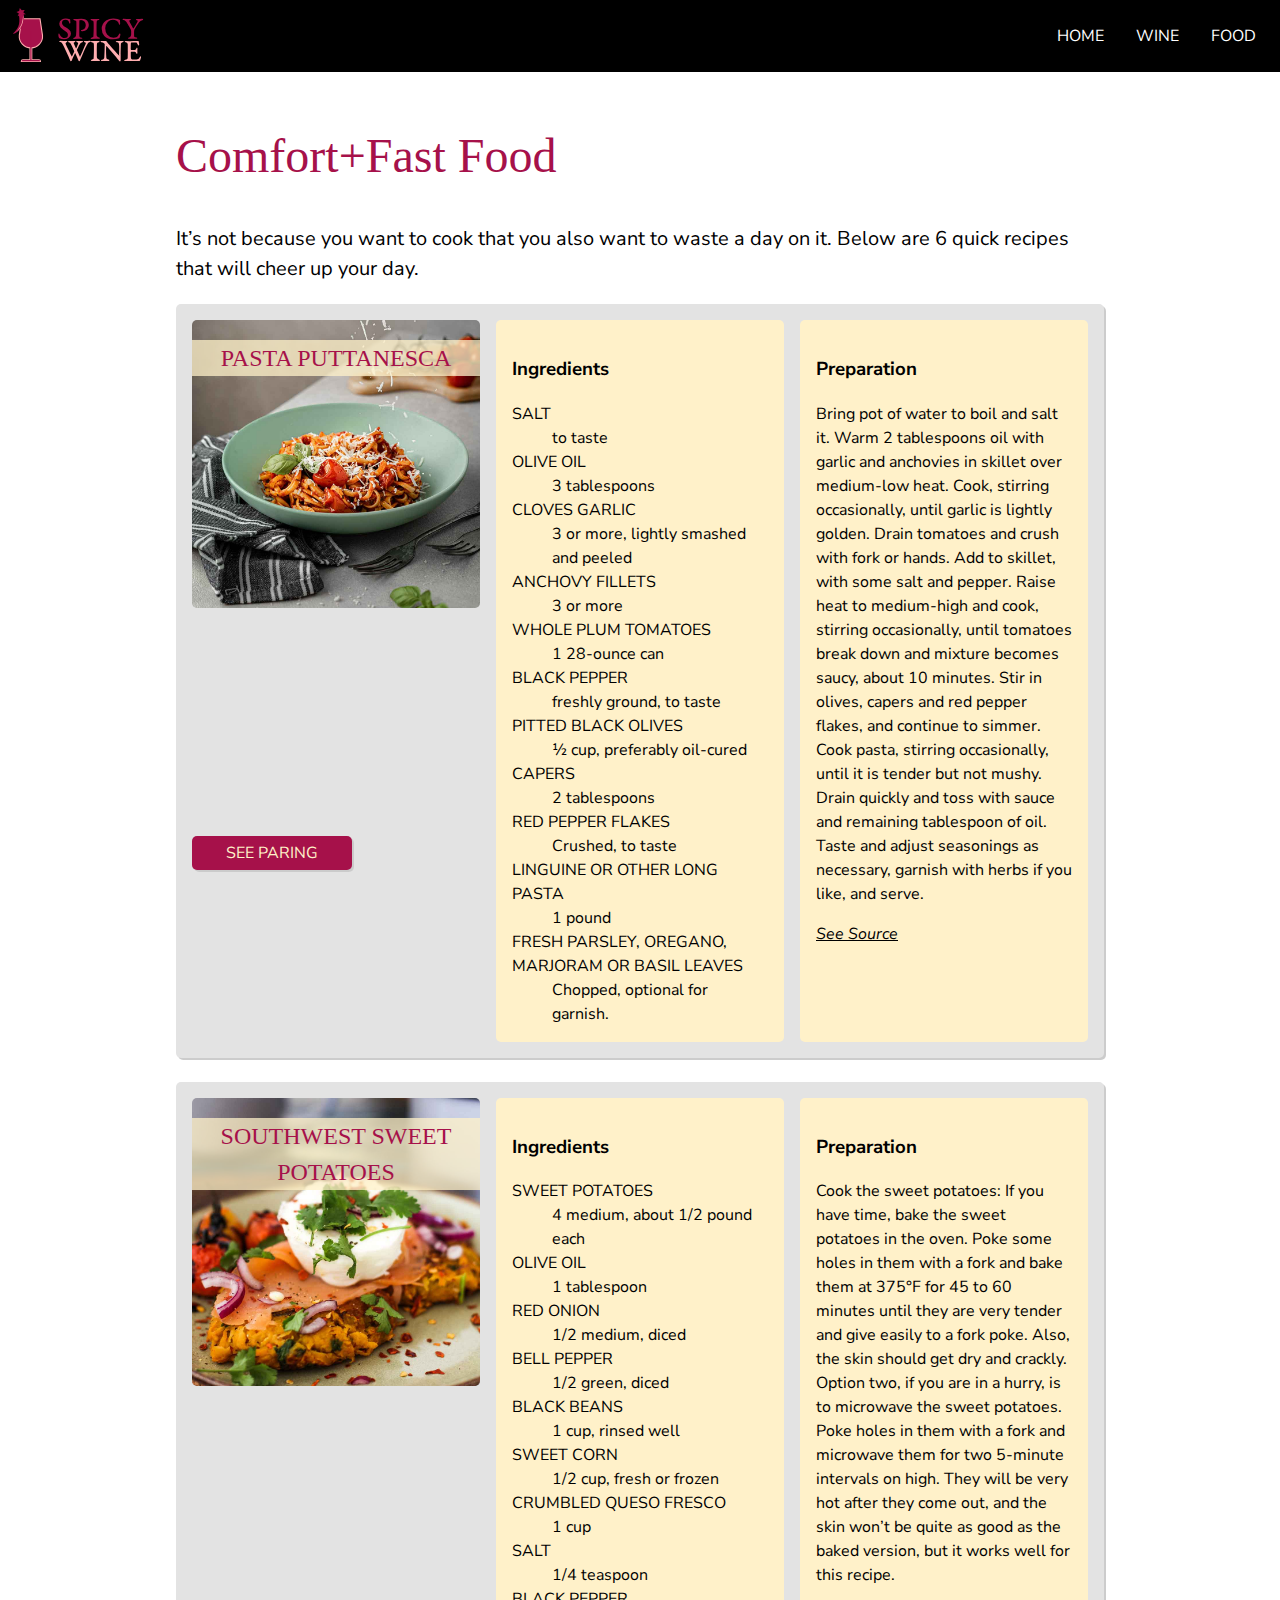
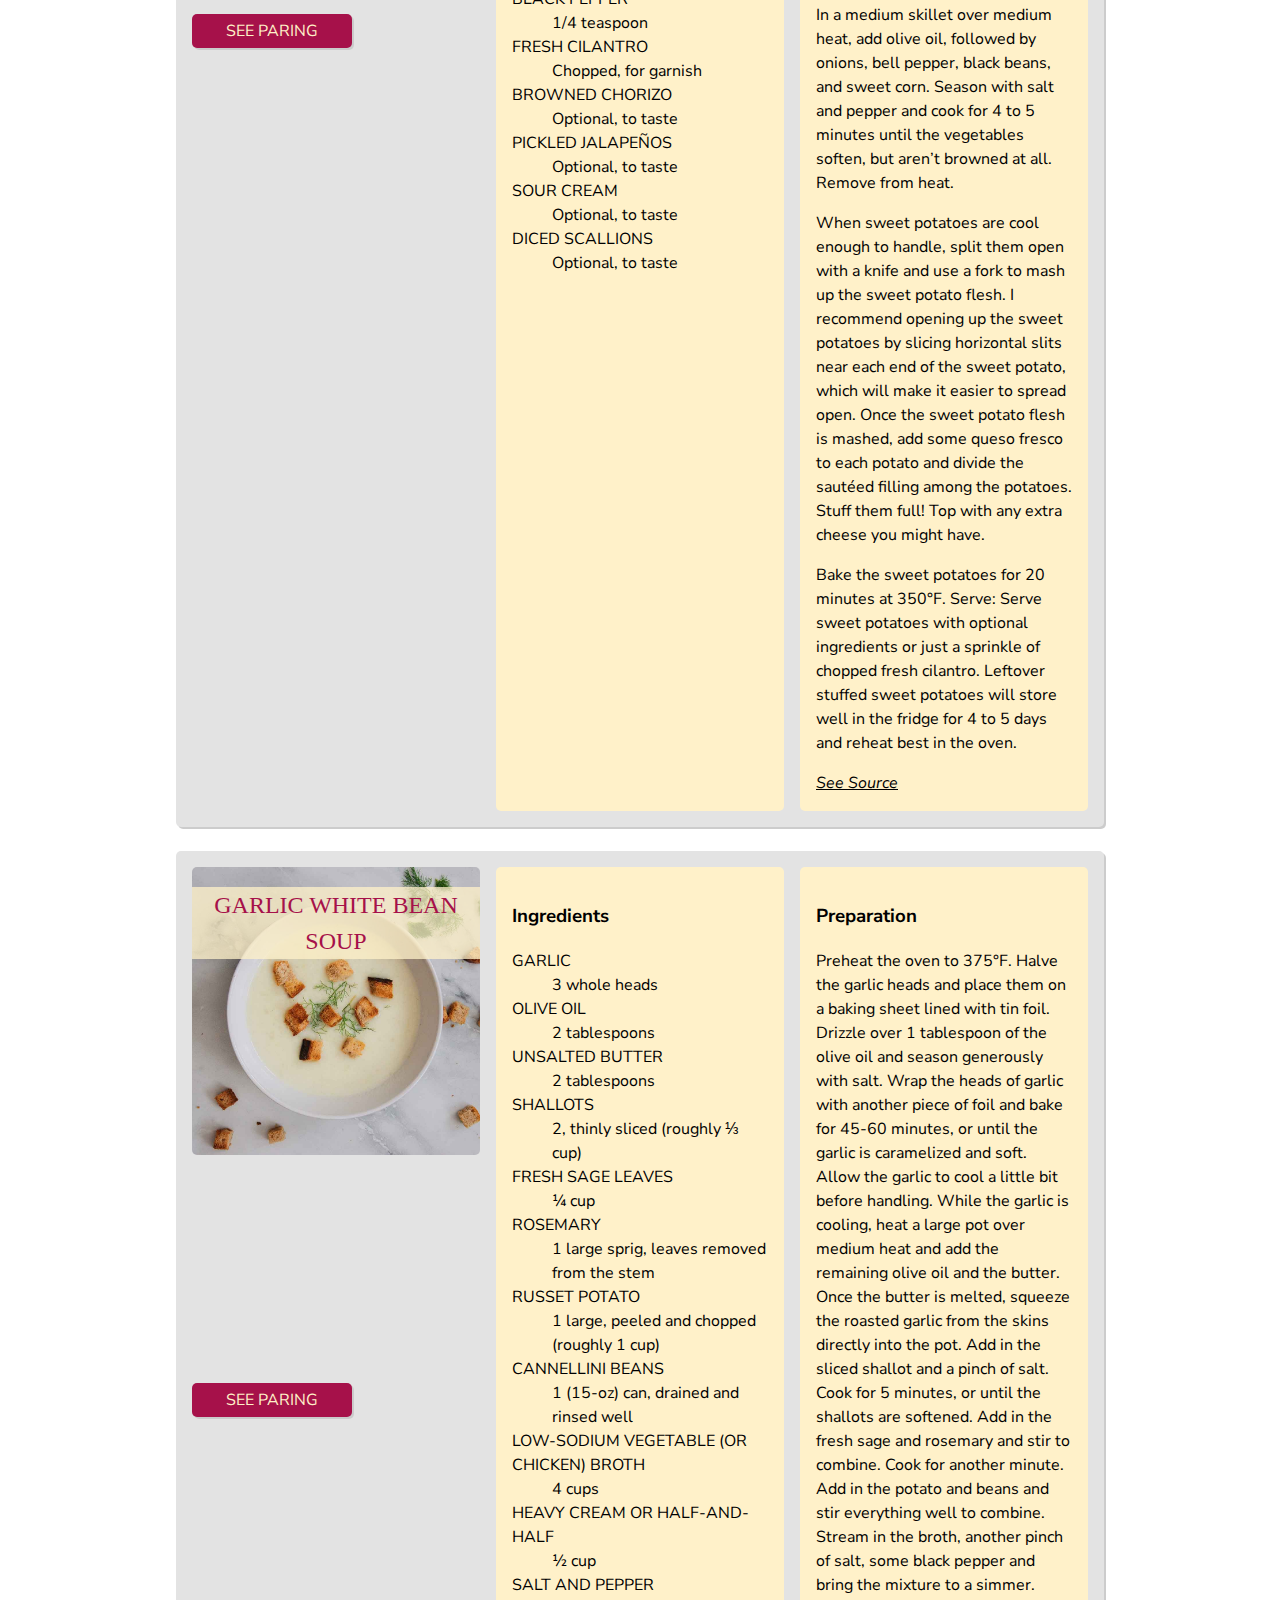
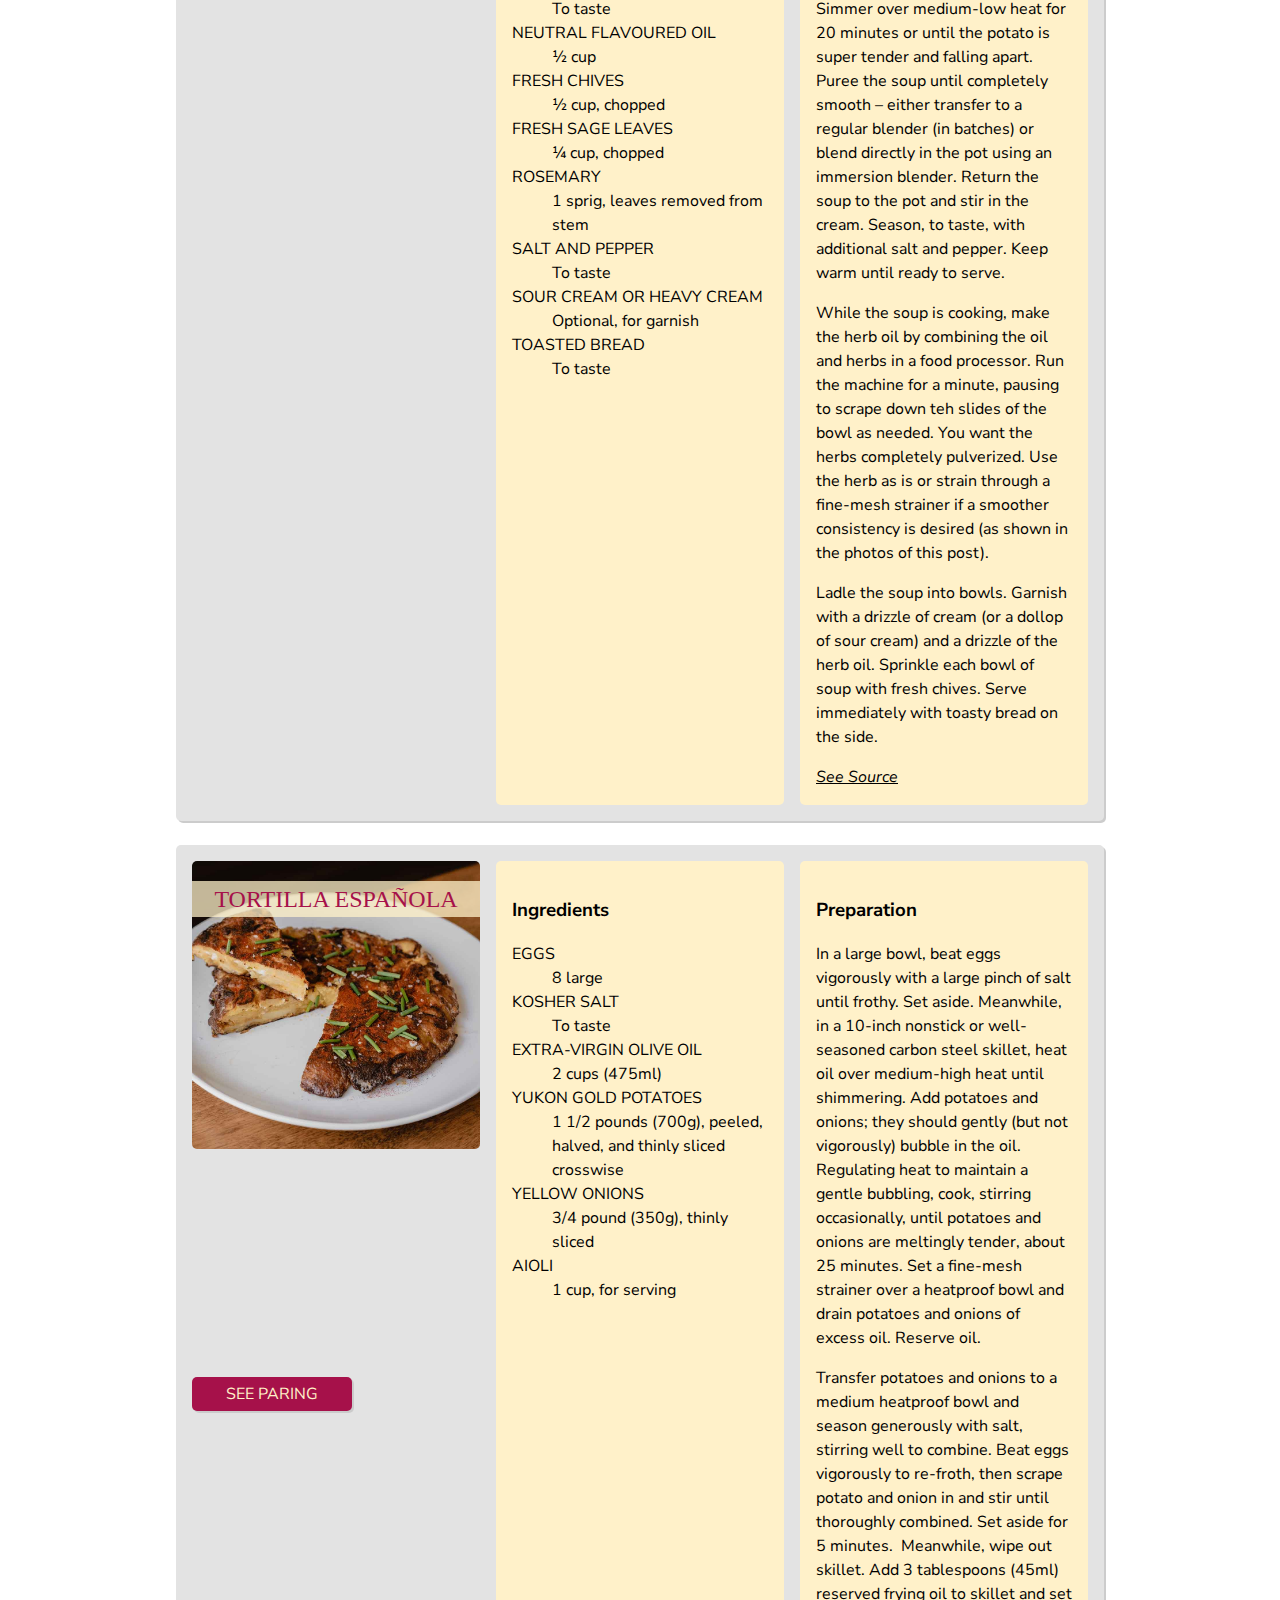
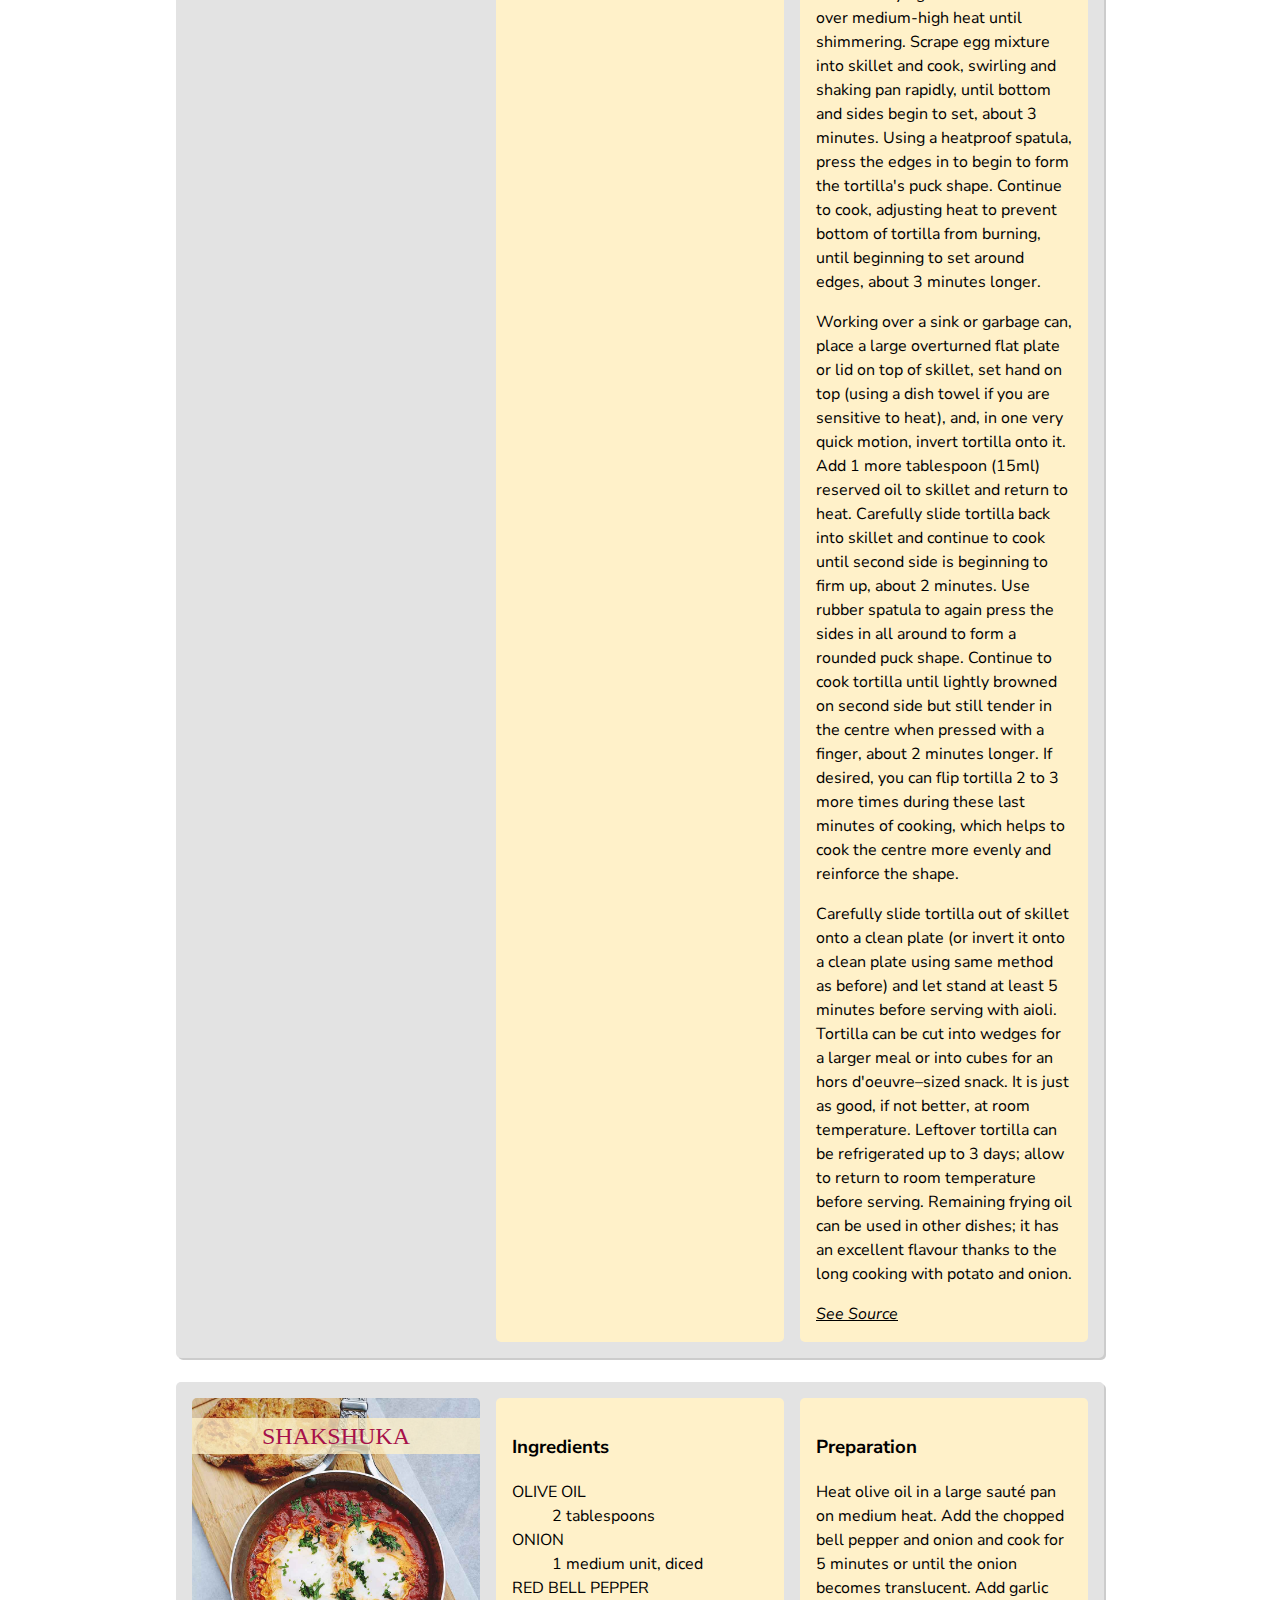
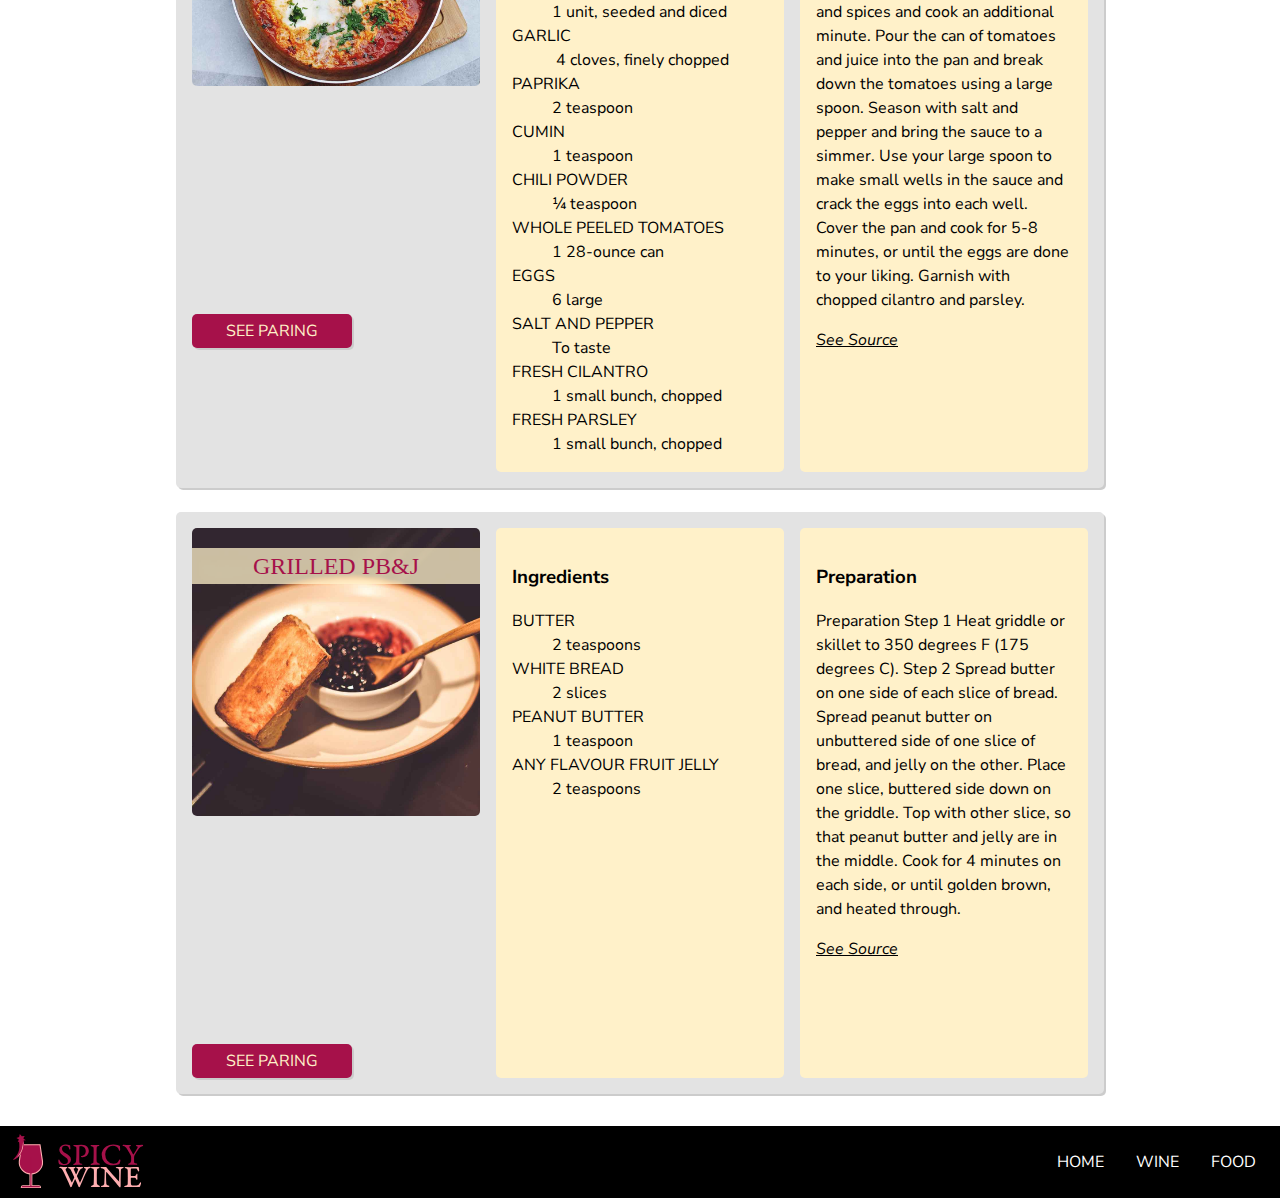
==== commit c1a85ada: "Add sources on retrieved content" ====
--- a/food.html
+++ b/food.html
@@ -77,6 +77,7 @@
                 <p>Bring pot of water to boil and salt it. Warm 2 tablespoons oil with garlic and anchovies in skillet over medium-low heat. Cook, stirring occasionally, until garlic is lightly golden.
                   Drain tomatoes and crush with fork or hands. Add to skillet, with some salt and pepper. Raise heat to medium-high and cook, stirring occasionally, until tomatoes break down and mixture becomes saucy, about 10 minutes. Stir in olives, capers and red pepper flakes, and continue to simmer.
                   Cook pasta, stirring occasionally, until it is tender but not mushy. Drain quickly and toss with sauce and remaining tablespoon of oil. Taste and adjust seasonings as necessary, garnish with herbs if you like, and serve.</p>
+                  <cite><a href="https://cooking.nytimes.com/recipes/11583-pasta-puttanesca">See Source</a></cite>
                 </div>
 
                 <img class="recipe-img" src="images/pasta-puttanesca.jpg" alt="Dish of Pasta Puttanesca">
@@ -133,6 +134,7 @@
 Serve:  Serve sweet potatoes with optional ingredients or just a sprinkle of chopped fresh cilantro.  Leftover stuffed sweet potatoes will store well in the fridge for 4 to 5 days and reheat best in the oven.</p>
+                    <cite><a href="https://www.simplyrecipes.com/recipes/twice_baked_southwestern_sweet_potatoes/">See Source</a></cite>
                   </div>
                   <img class="recipe-img" src="images/sweet-potatoes.jpg" alt="Dish of Southwest Sweet Potatoes">
                   <a class="button-1" href="wine.html#zinfandel">See Paring</a>
@@ -200,6 +202,7 @@
                         Use the herb as is or strain through a fine-mesh strainer if a smoother consistency is desired (as shown in the photos of this post).</p>
                         <p>Ladle the soup into bowls. Garnish with a drizzle of cream (or a dollop of sour cream) and a drizzle of the herb oil.
                           Sprinkle each bowl of soup with fresh chives. Serve immediately with toasty bread on the side.</p>
+                          <cite><a href="https://yestoyolks.com/2013/11/12/roasted-garlic-white-bean-soup-with-herb-oil/">See Source</a></cite>
                         </div>
                         <img class="recipe-img" src="images/garlic-soup.jpg" alt="Dish of Garlic White Bean Soup">
                         <a class="button-1" href="wine.html#cinsault">See Paring</a>
@@ -238,6 +241,7 @@
                             <p>Working over a sink or garbage can, place a large overturned flat plate or lid on top of skillet, set hand on top (using a dish towel if you are sensitive to heat), and, in one very quick motion, invert tortilla onto it. Add 1 more tablespoon (15ml) reserved oil to skillet and return to heat. Carefully slide tortilla back into skillet and continue to cook until second side is beginning to firm up, about 2 minutes. Use rubber spatula to again press the sides in all around to form a rounded puck shape. Continue to cook tortilla until lightly browned on second side but still tender in the centre when pressed with a finger, about 2 minutes longer. If desired, you can flip tortilla 2 to 3 more times during these last minutes of cooking, which helps to cook the centre more evenly and reinforce the shape.</p>
 
                             <p>Carefully slide tortilla out of skillet onto a clean plate (or invert it onto a clean plate using same method as before) and let stand at least 5 minutes before serving with aioli. Tortilla can be cut into wedges for a larger meal or into cubes for an hors d'oeuvre–sized snack. It is just as good, if not better, at room temperature. Leftover tortilla can be refrigerated up to 3 days; allow to return to room temperature before serving. Remaining frying oil can be used in other dishes; it has an excellent flavour thanks to the long cooking with potato and onion.</p>
+                            <cite><a href="https://www.seriouseats.com/tortilla-espanola-spanish-potato-omelette-recipe">See Source</a></cite>
                           </div>
                           <img class="recipe-img" src="images/tortilla-espanola.jpg" alt="Dish of Tortilla Española">
                           <a class="button-1" href="wine.html#cava">See Paring</a>
@@ -290,6 +294,7 @@
                               Pour the can of tomatoes and juice into the pan and break down the tomatoes using a large spoon. Season with salt and pepper and bring the sauce to a simmer.
                               Use your large spoon to make small wells in the sauce and crack the eggs into each well. Cover the pan and cook for 5-8 minutes, or until the eggs are done to your liking.
                               Garnish with chopped cilantro and parsley.</p>
+                              <cite><a href="https://downshiftology.com/recipes/shakshuka/">See Source</a></cite>
                             </div>
                             <img class="recipe-img" src="images/shakshuka.jpg" alt="Dish of Shakshuka">
                             <a class="button-1" href="wine.html#nerello-mascalese">See Paring</a>
@@ -319,6 +324,7 @@
                               <p>Preparation  Step 1 Heat griddle or skillet to 350 degrees F (175 degrees C).  Step 2 Spread butter on one side of each slice of bread. Spread peanut butter on unbuttered side of one slice of bread, and jelly on the other. Place one slice, buttered side down on the griddle. Top with other slice, so that peanut butter and jelly are in the middle. Cook for 4 minutes on each side, or until golden brown, and heated through.</p>
+                              <cite><a href="https://www.allrecipes.com/recipe/49943/grilled-peanut-butter-and-jelly-sandwich/">See Source</a></cite>
                             </div>
                             <img class="recipe-img" src="images/grilled-pbj.jpg" alt="Dish of Grilled PB&J">
                             <a class="button-1" href="wine.html#rose-port">See Paring</a>
--- a/css/main.css
+++ b/css/main.css
@@ -16,7 +16,7 @@
 
 .skip-links a {
   position: absolute;
-  top: -5em;
+  top: -30em;
   background-color: rgba(255, 255, 255, .9);
   color: #000;
   padding: 1.5rem .75rem 1.5rem 10rem;
@@ -233,6 +233,14 @@
   color: #ffaeb0;
 }
 
+cite a {
+  color: #000;
+}
+
+cite a:hover {
+  color: #a6114a;
+}
+
 .harmonization-card, .recipe ul div {
   width: 100%;
 }
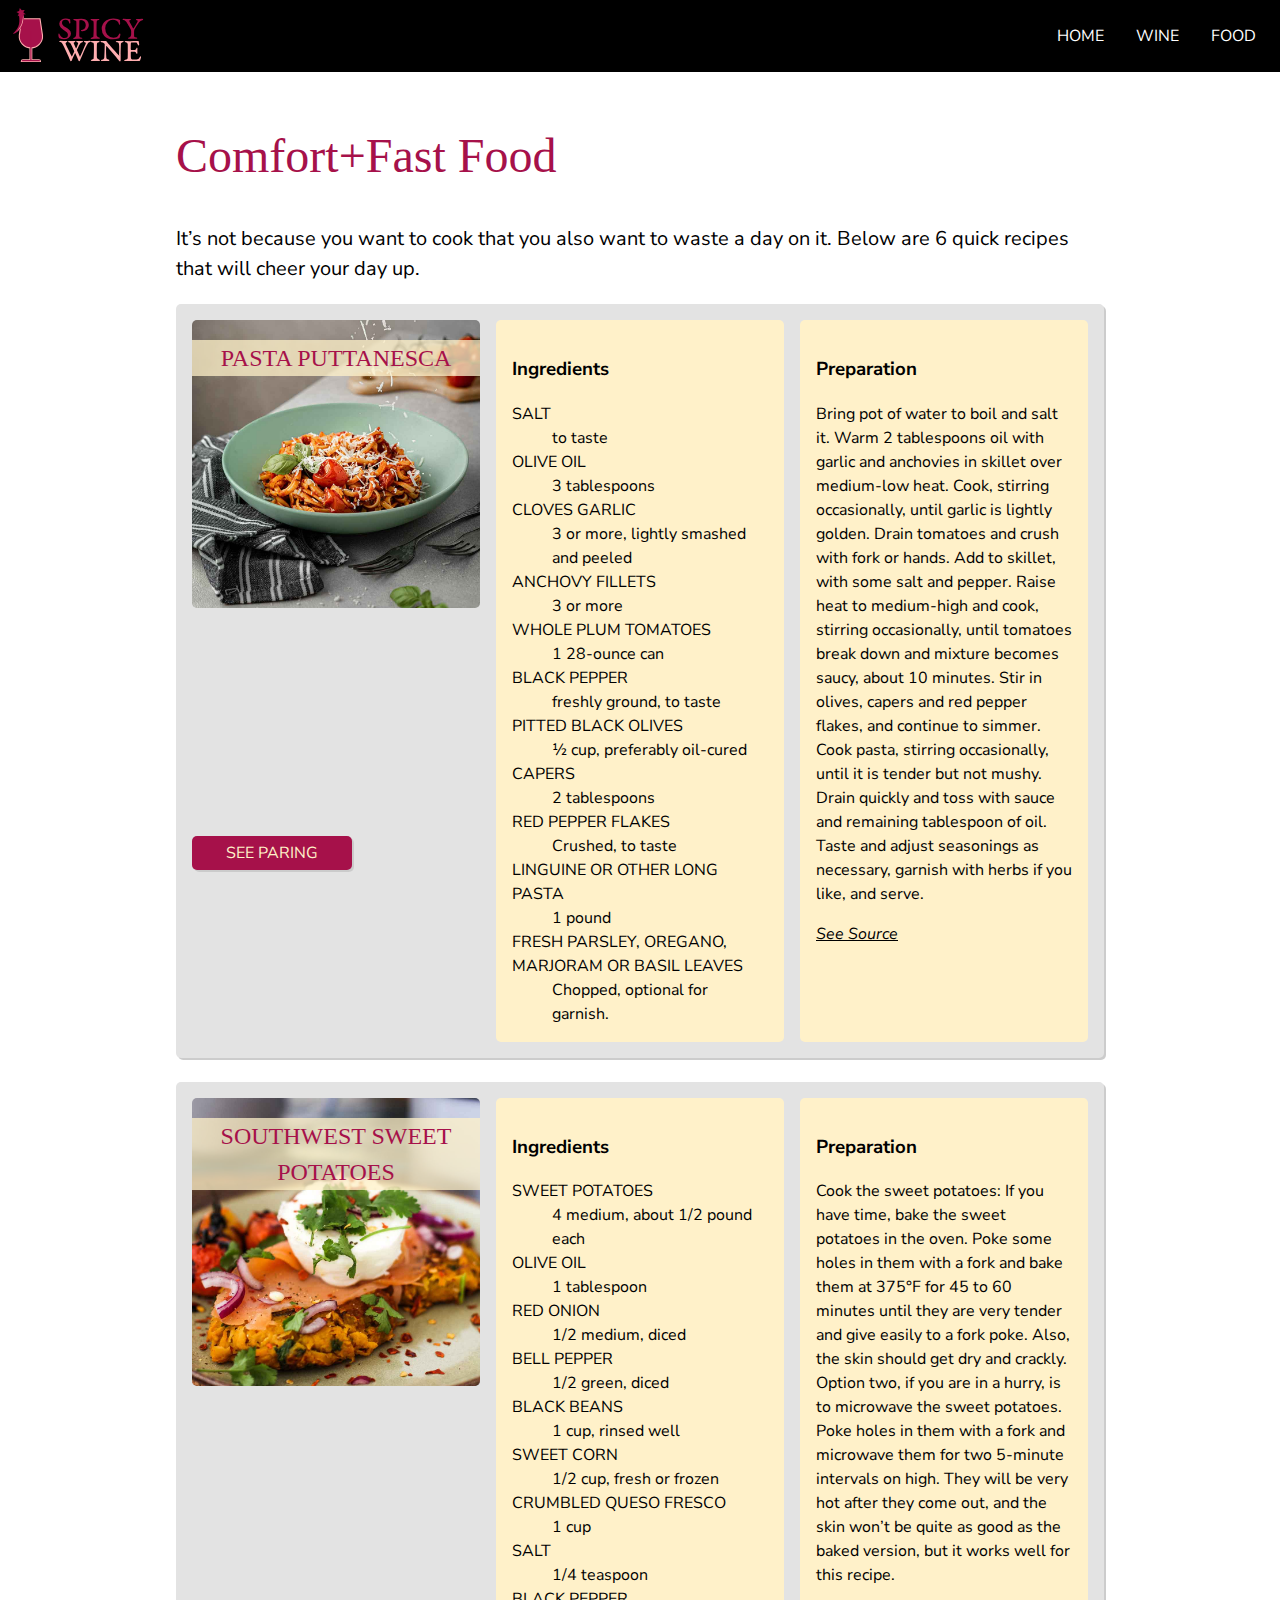
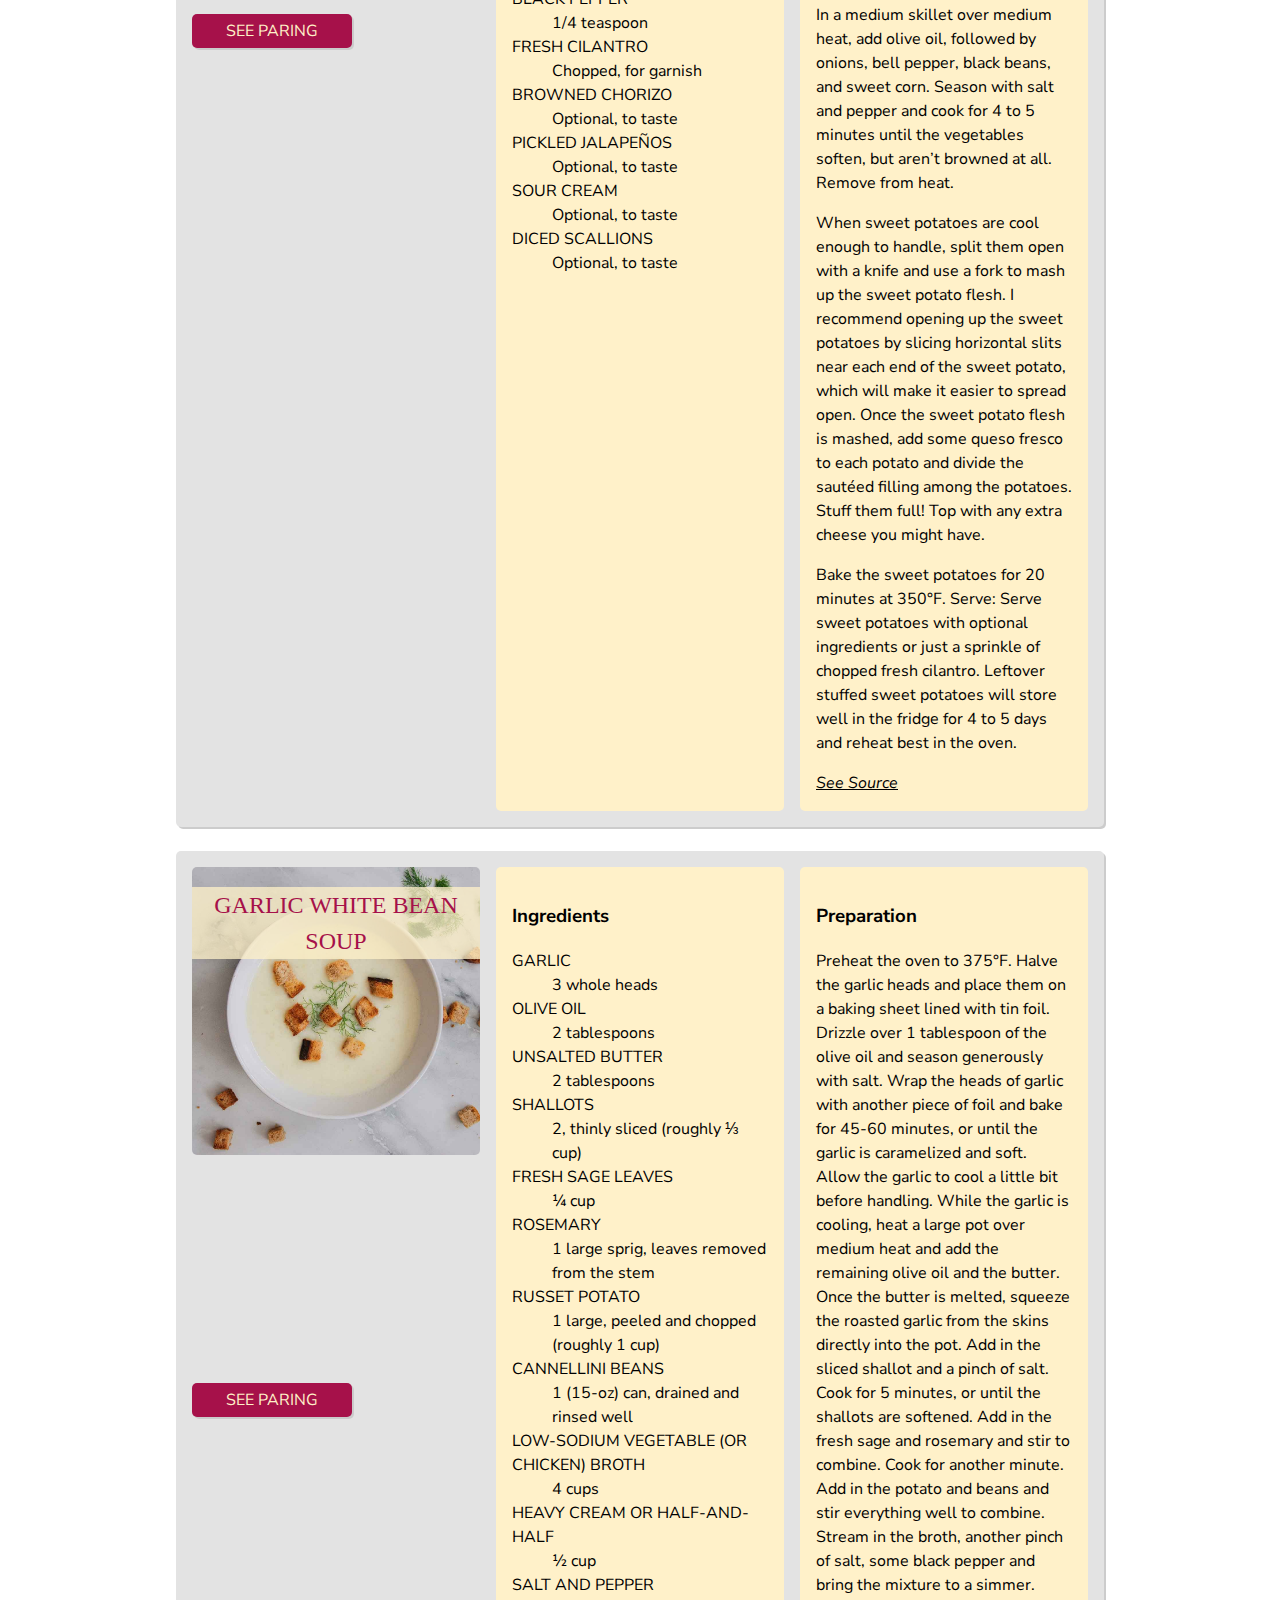
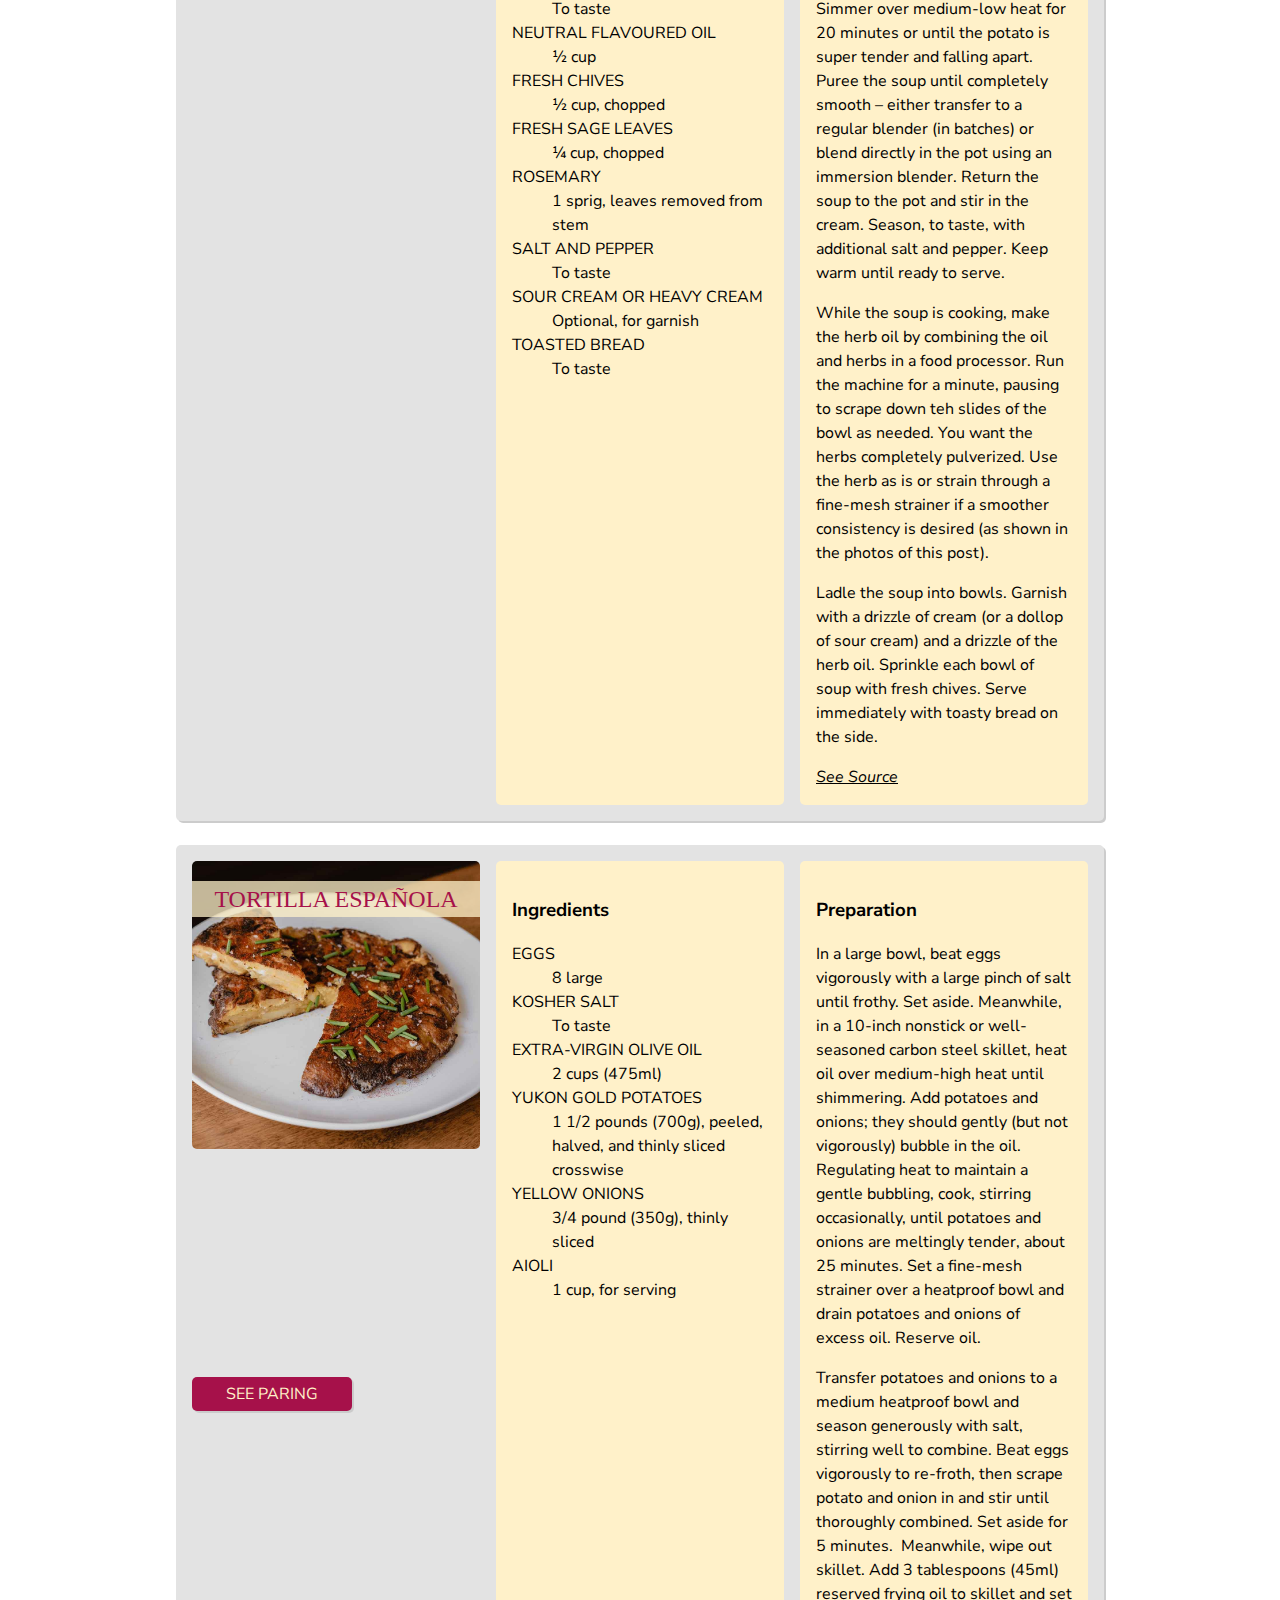
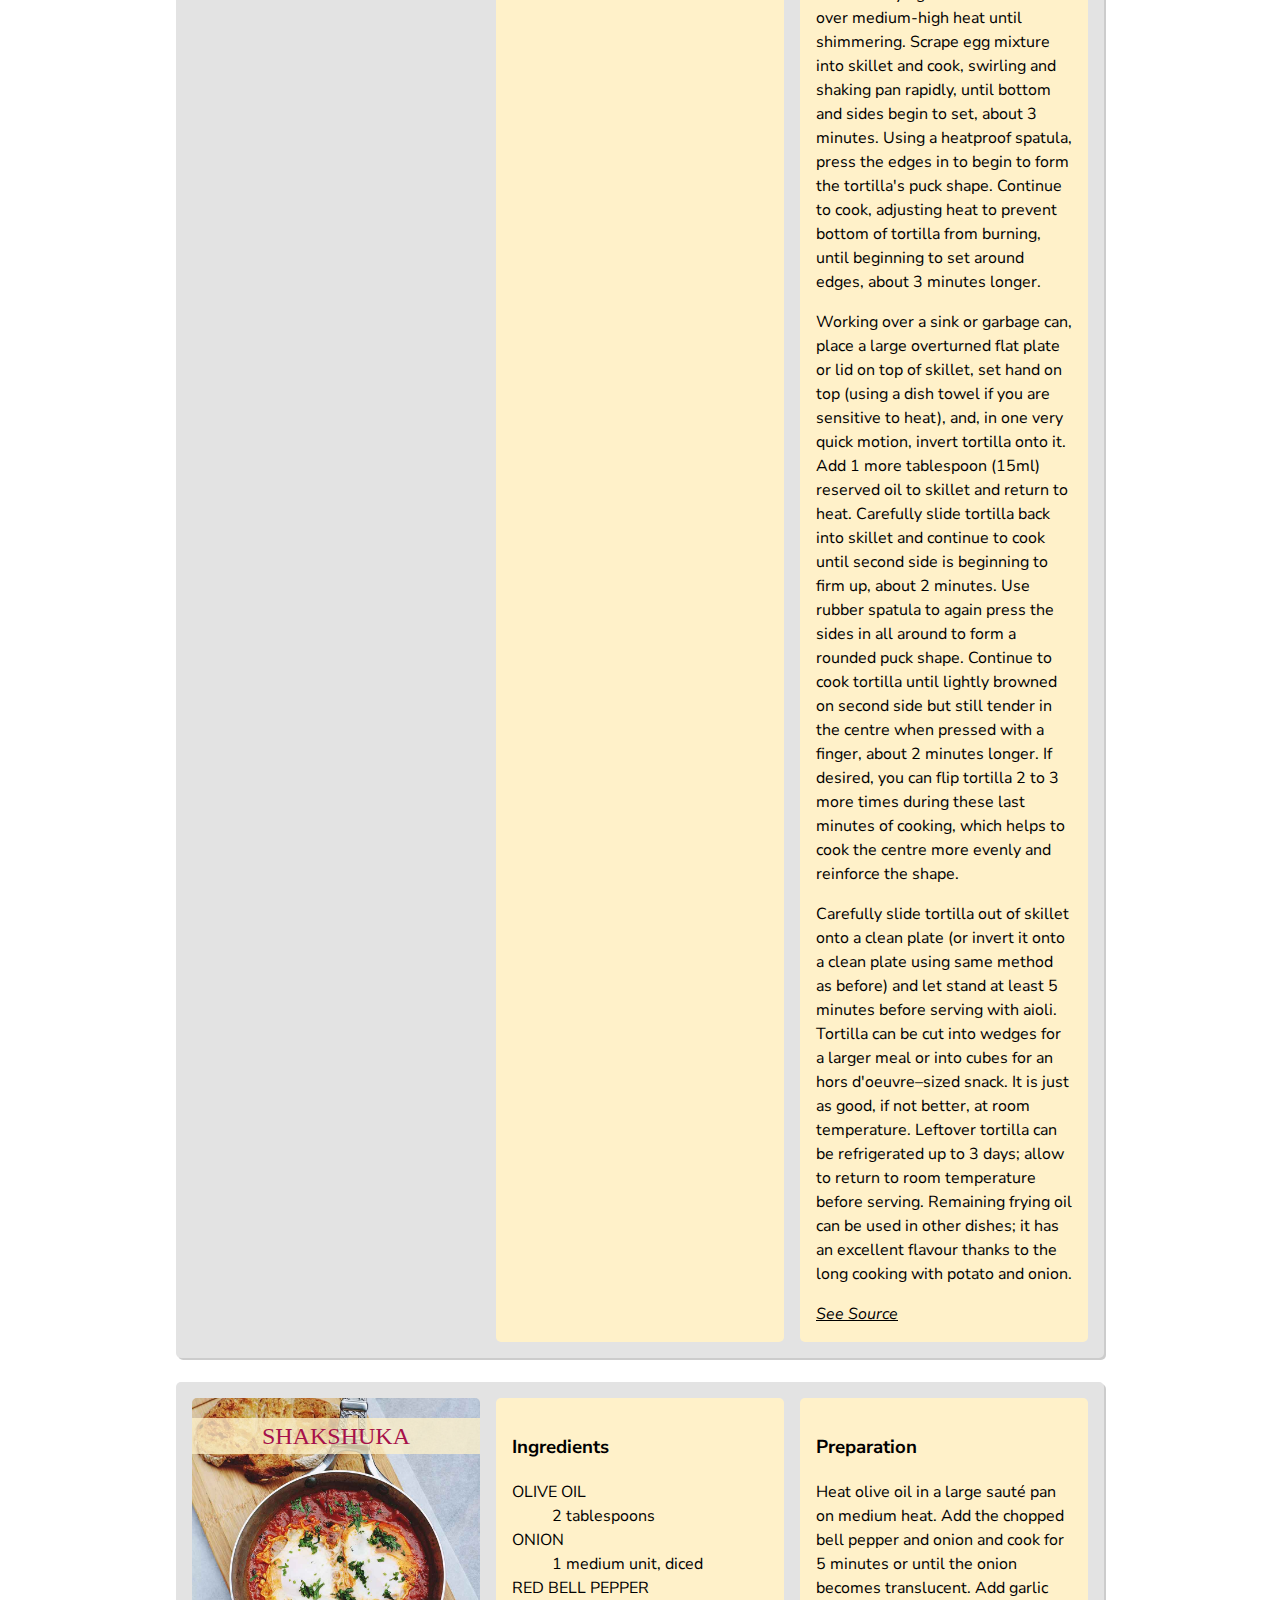
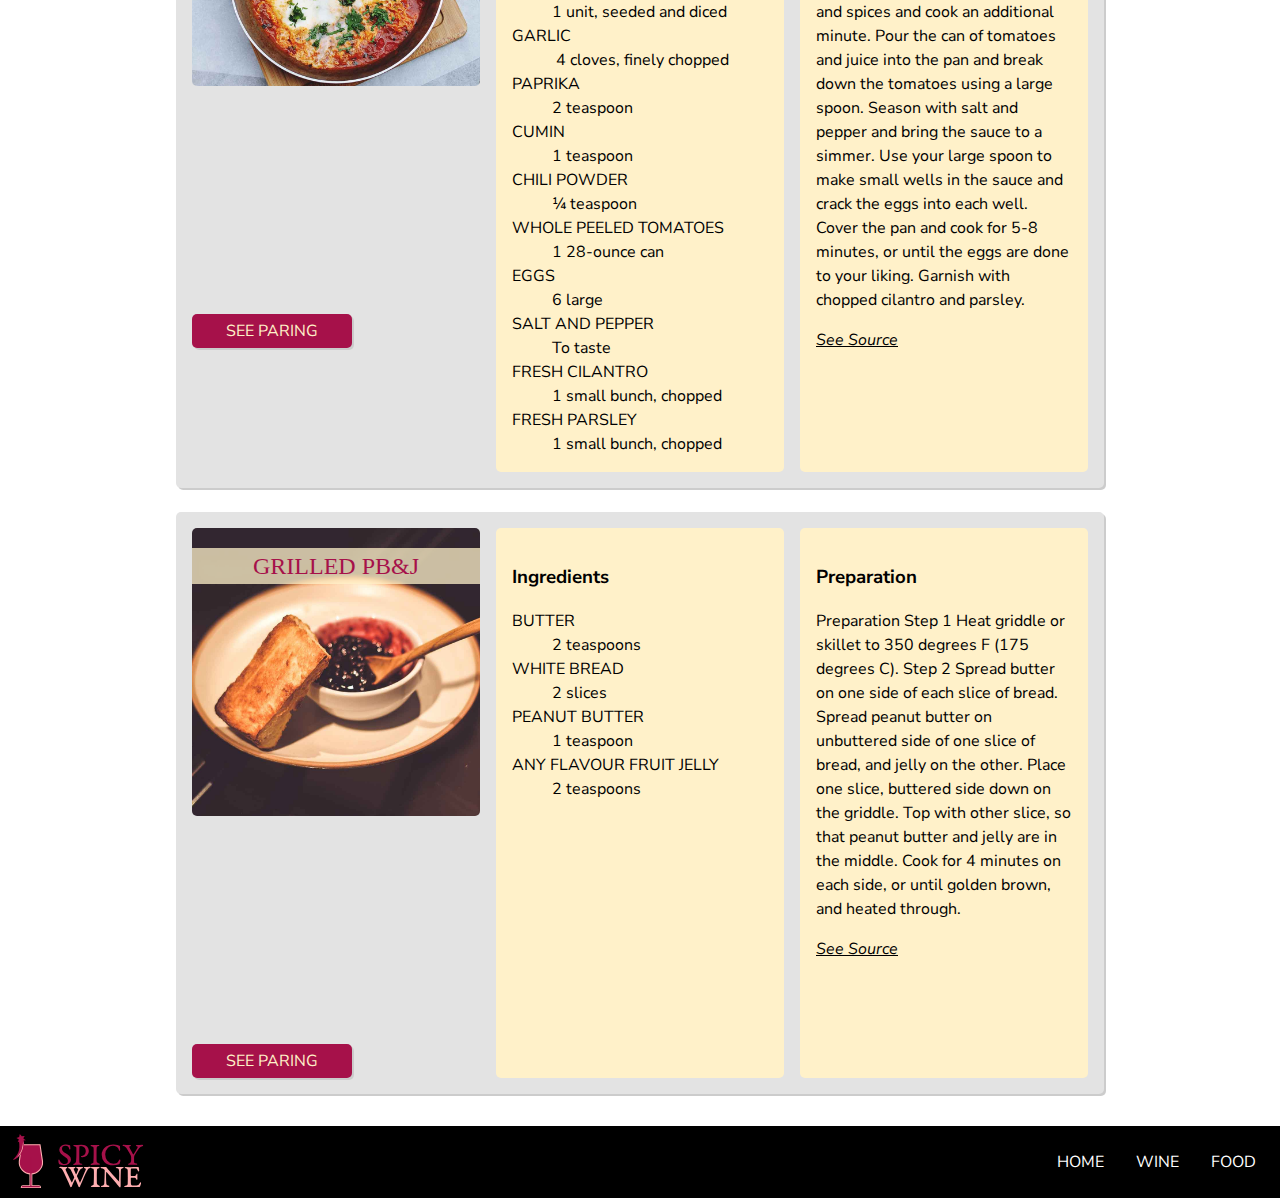
==== commit 10c7425e: "Correct some spelling errors" ====
--- a/food.html
+++ b/food.html
@@ -37,7 +37,7 @@
   <main tabindex="0" id="main" role="main">
     <section class="comfort-plus-fast food">
       <h1>Comfort+Fast Food</h1>
-      <p>It’s not because you want to cook that you also want to waste a day on it. Below are 6 quick recipes that will cheer up your day.</p>
+      <p>It’s not because you want to cook that you also want to waste a day on it. Below are 6 quick recipes that will cheer your day up.</p>
 
       <div class="recipe">
         <ul>
